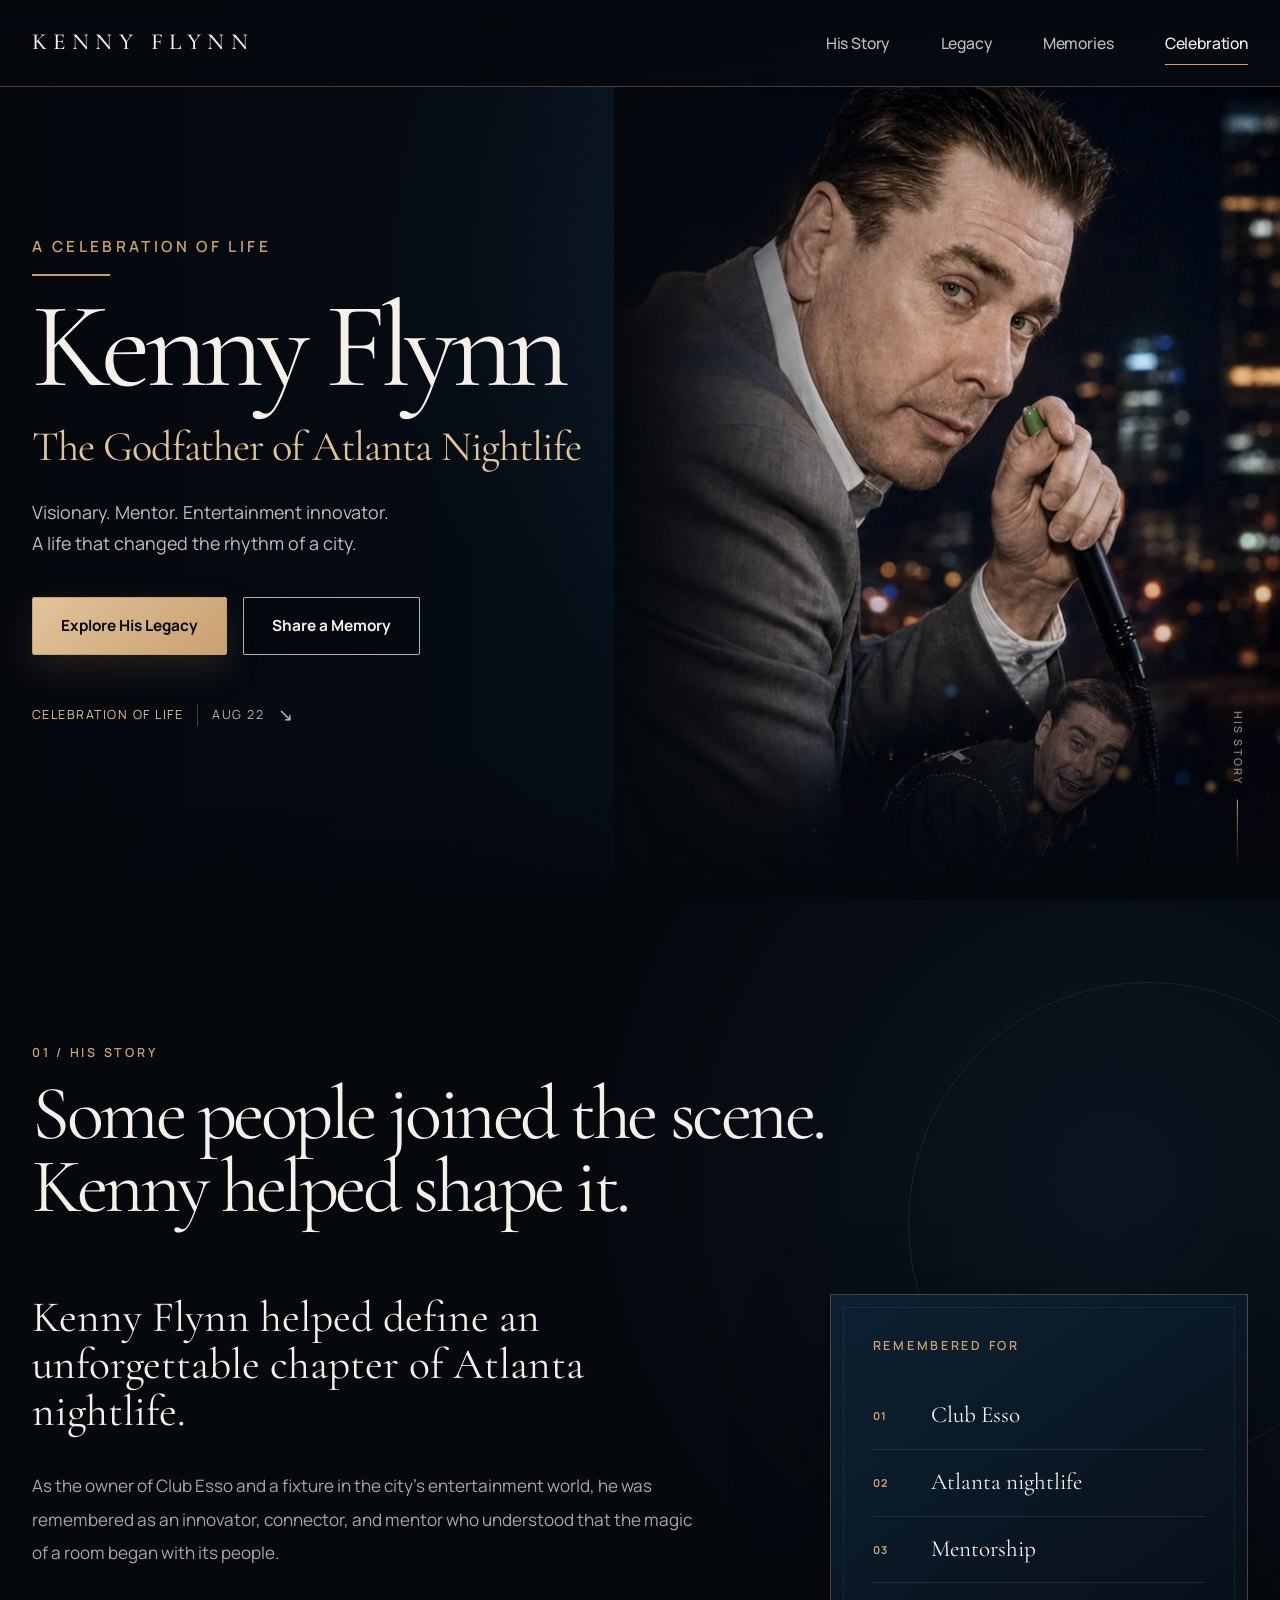
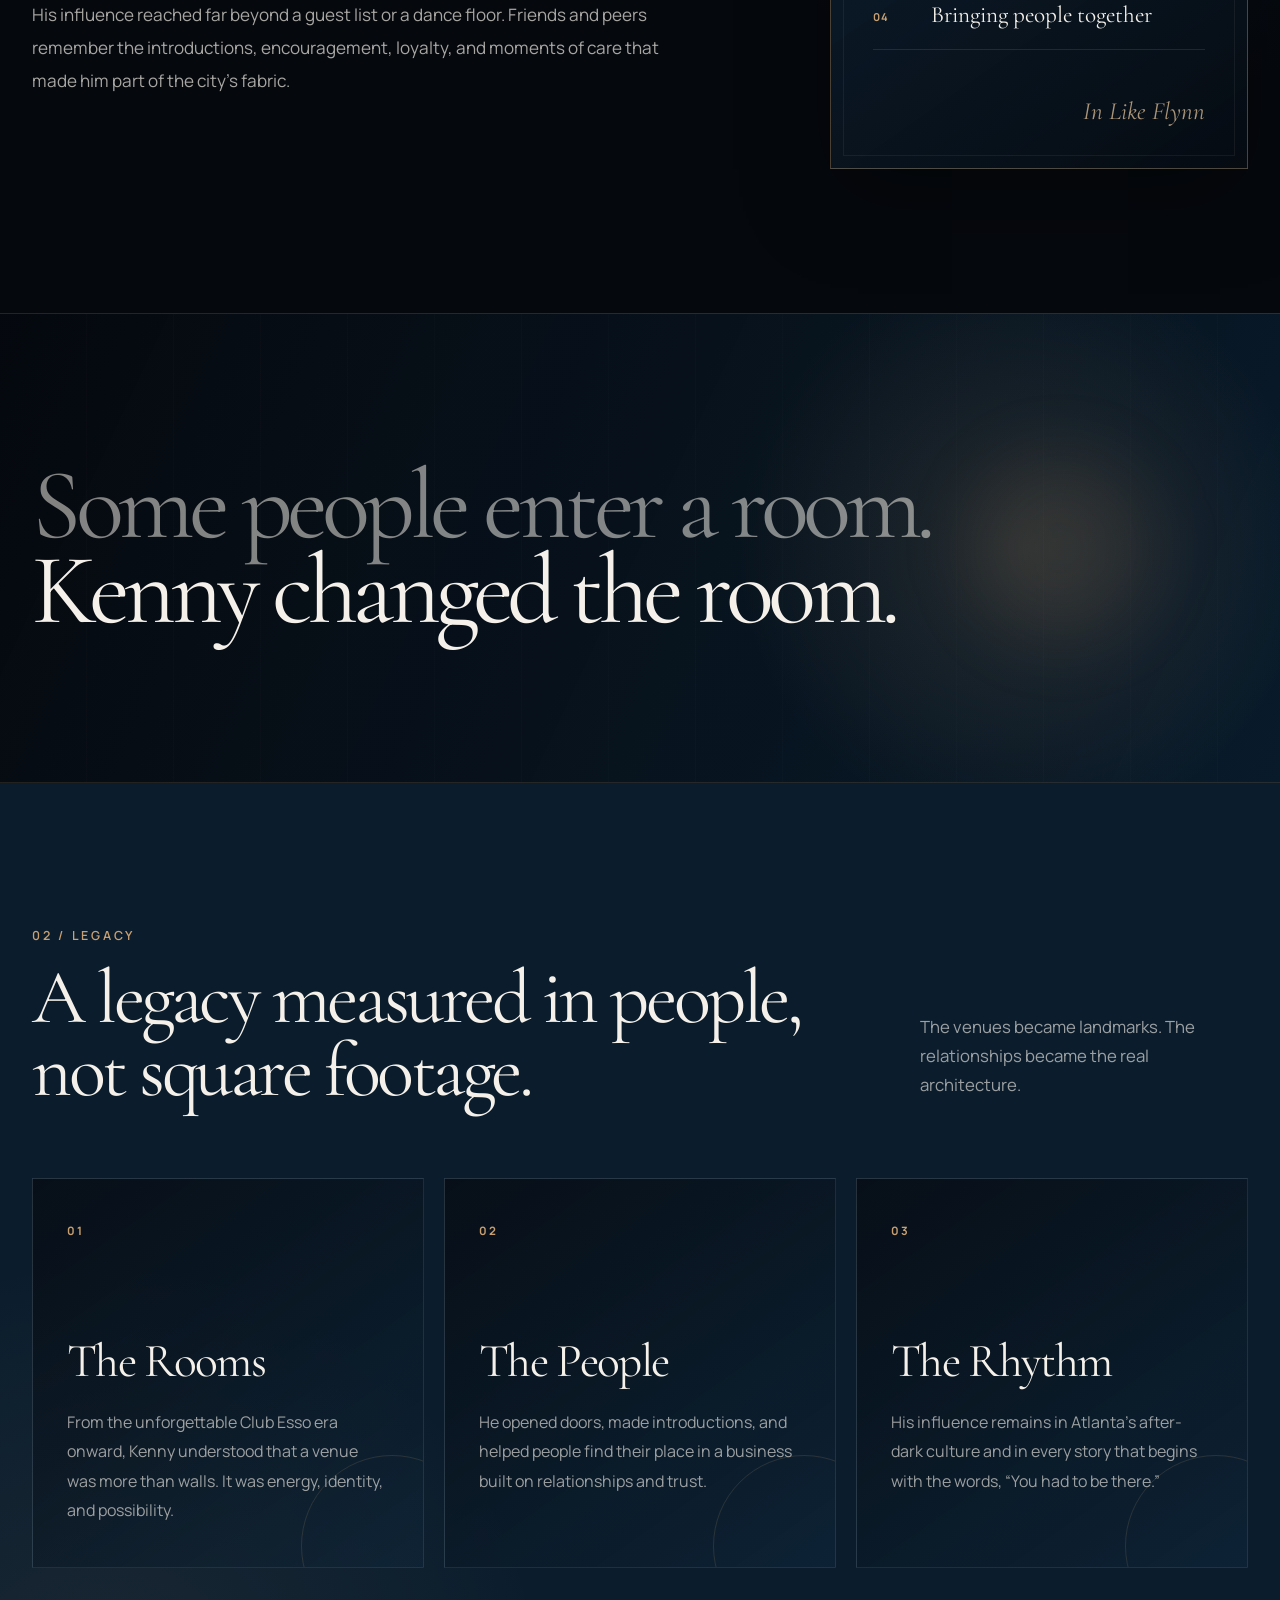
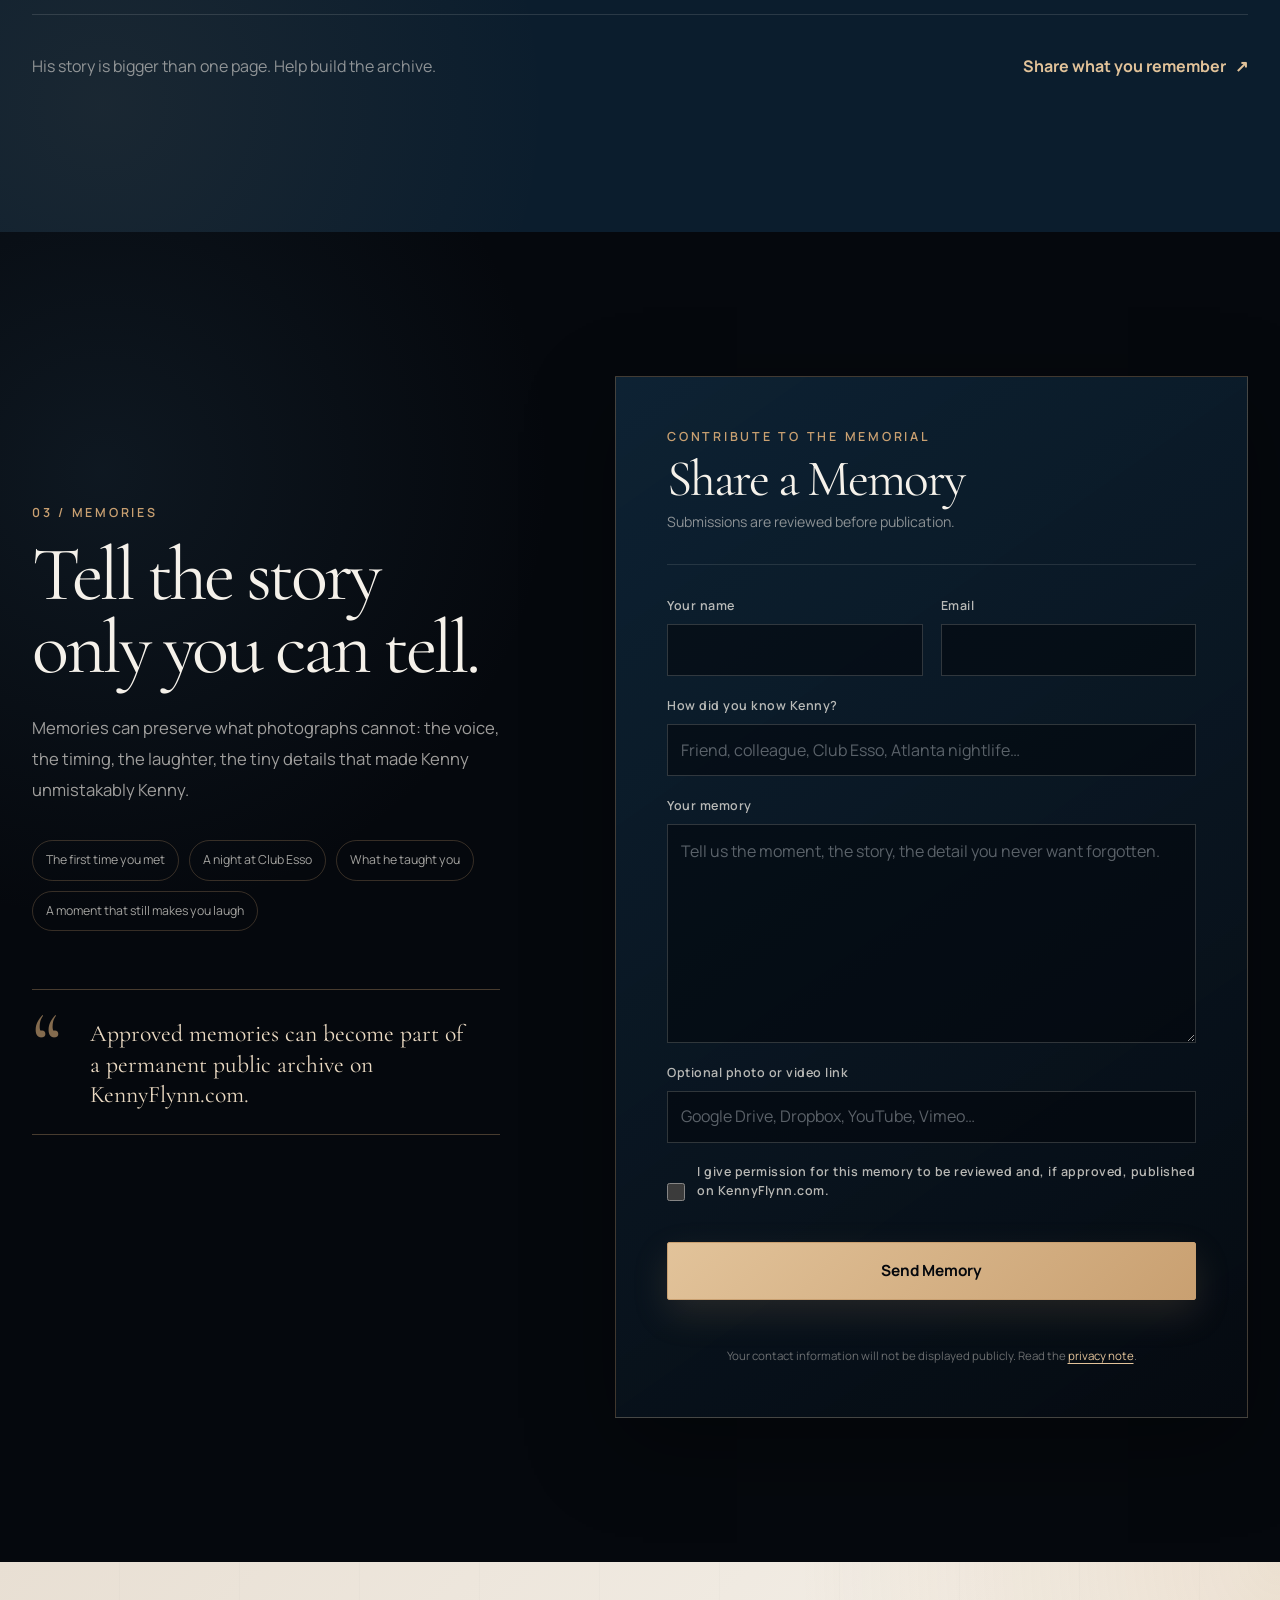
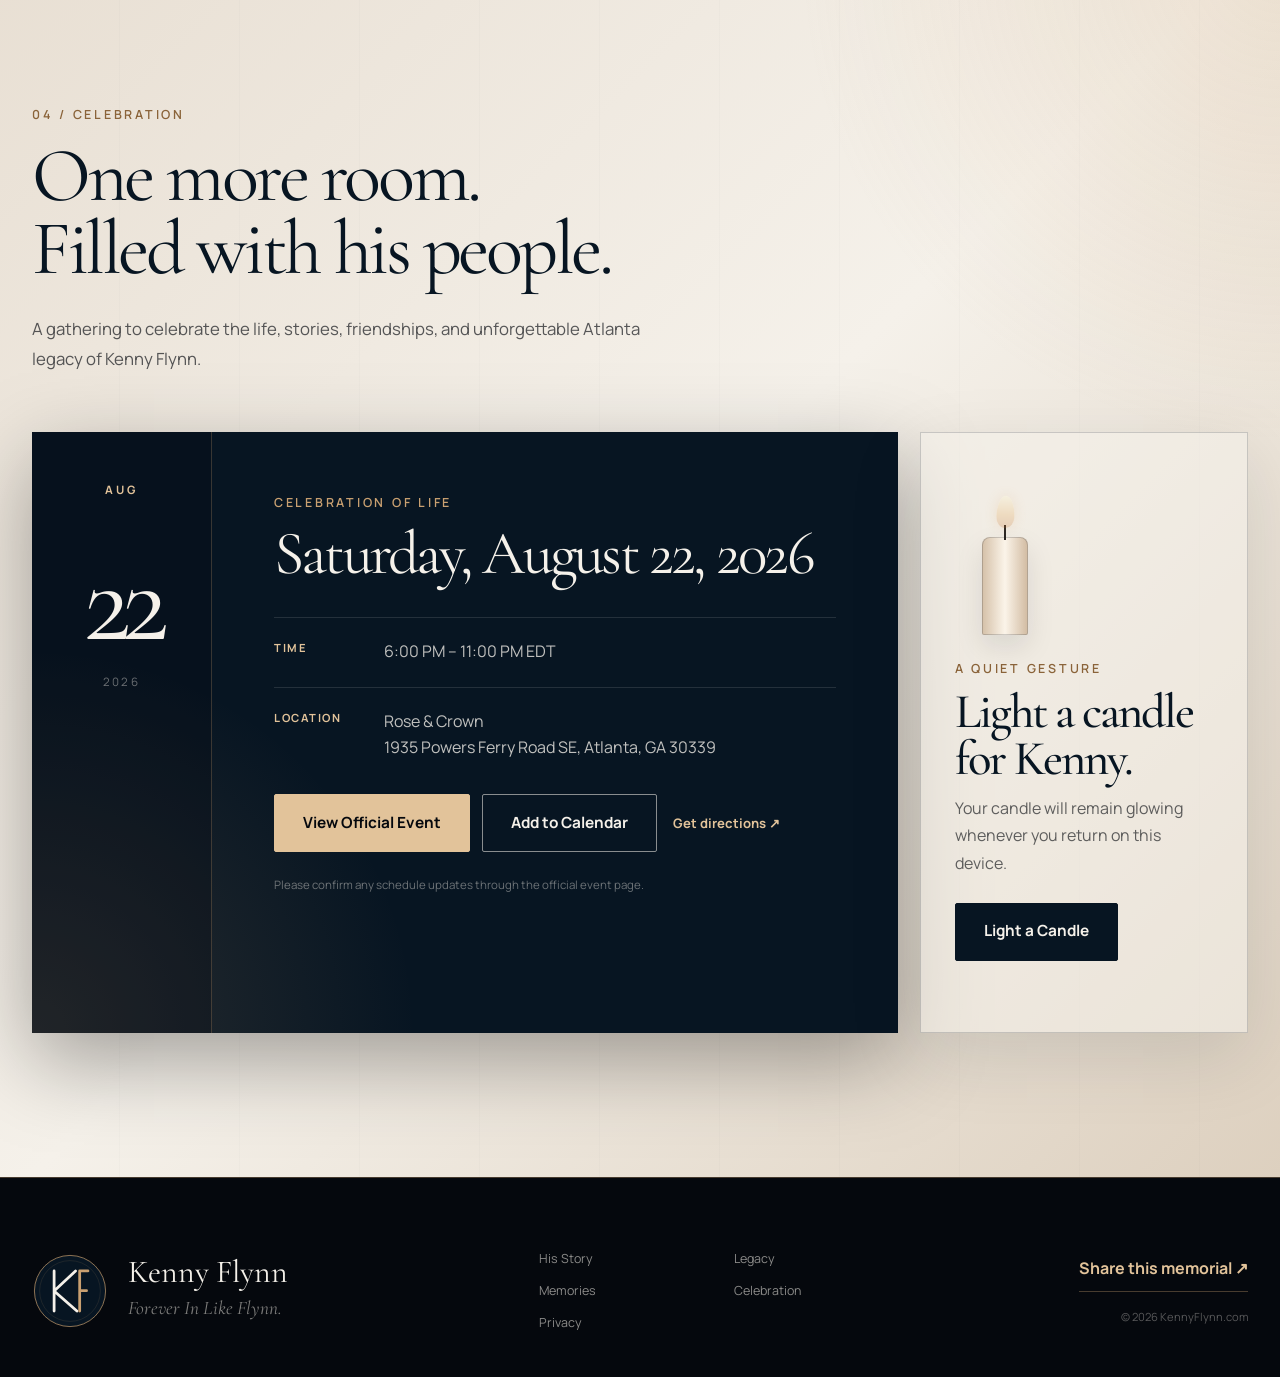
==== index.html @ 6c841838 "Launch KennyFlynn.com memorial site for GitHub Pages. Adapt the static tribute site for custom-domai" ====
<!doctype html>
<html lang="en">
<head>
  <meta charset="utf-8">
  <meta name="viewport" content="width=device-width, initial-scale=1, viewport-fit=cover">
  <title>Kenny Flynn | A Celebration of Life</title>
  <meta name="description" content="A memorial honoring Kenny Flynn, an Atlanta nightlife innovator, mentor, connector, and the owner of Club Esso.">
  <meta name="theme-color" content="#071522">
  <meta name="color-scheme" content="dark">
  <link rel="canonical" href="https://kennyflynn.com/">
  <link rel="manifest" href="manifest.webmanifest">
  <link rel="icon" href="assets/favicon.svg" type="image/svg+xml">
  <link rel="preload" href="assets/hero-kenny.webp" as="image" type="image/webp" fetchpriority="high">

  <meta property="og:type" content="website">
  <meta property="og:title" content="Kenny Flynn | A Celebration of Life">
  <meta property="og:description" content="Celebrating the life and Atlanta nightlife legacy of Kenny Flynn.">
  <meta property="og:url" content="https://kennyflynn.com/">
  <meta property="og:image" content="https://kennyflynn.com/assets/og-kenny-flynn.jpg">
  <meta property="og:image:width" content="1200">
  <meta property="og:image:height" content="630">
  <meta property="og:image:alt" content="Kenny Flynn memorial tribute design">
  <meta name="twitter:card" content="summary_large_image">
  <meta name="twitter:title" content="Kenny Flynn | A Celebration of Life">
  <meta name="twitter:description" content="Celebrating the life and Atlanta nightlife legacy of Kenny Flynn.">
  <meta name="twitter:image" content="https://kennyflynn.com/assets/og-kenny-flynn.jpg">

  <link rel="preconnect" href="https://fonts.googleapis.com">
  <link rel="preconnect" href="https://fonts.gstatic.com" crossorigin>
  <link href="https://fonts.googleapis.com/css2?family=Cormorant+Garamond:wght@400;500;600&family=Manrope:wght@400;500;600;700&display=swap" rel="stylesheet">
  <link rel="stylesheet" href="styles.css">

  <script type="application/ld+json">
  {
    "@context": "https://schema.org",
    "@type": "Person",
    "name": "Kenny Flynn",
    "description": "Atlanta nightlife innovator, mentor, connector, and owner of Club Esso.",
    "url": "https://kennyflynn.com/"
  }
  </script>
</head>
<body>
  <a class="skip-link" href="#main-content">Skip to content</a>

  <header class="site-header" id="site-header">
    <div class="header-inner">
      <a class="wordmark" href="#top" aria-label="Kenny Flynn memorial home">
        <span>Kenny Flynn</span>
      </a>

      <button class="menu-toggle" type="button" aria-expanded="false" aria-controls="primary-nav" aria-label="Open navigation">
        <span></span>
        <span></span>
      </button>

      <nav class="primary-nav" id="primary-nav" aria-label="Primary navigation">
        <a href="#story">His Story</a>
        <a href="#legacy">Legacy</a>
        <a href="#memories">Memories</a>
        <a href="#celebration">Celebration</a>
      </nav>
    </div>
  </header>

  <main id="main-content">
    <section class="hero" id="top" aria-labelledby="hero-title">
      <div class="hero-atmosphere" aria-hidden="true"></div>

      <figure class="hero-portrait">
        <picture>
          <source srcset="assets/hero-kenny.webp" type="image/webp">
          <img src="assets/hero-kenny.jpg" alt="Memorial portrait against the lights of Atlanta at night." width="660" height="814" fetchpriority="high">
        </picture>
      </figure>

      <div class="hero-shell">
        <div class="hero-content">
          <p class="eyebrow">A Celebration of Life</p>
          <h1 id="hero-title">Kenny Flynn</h1>
          <p class="hero-kicker">The Godfather of Atlanta Nightlife</p>
          <p class="hero-summary">Visionary. Mentor. Entertainment innovator.<br>A life that changed the rhythm of a city.</p>

          <div class="hero-actions">
            <a class="button button-primary" href="#legacy">Explore His Legacy</a>
            <a class="button button-secondary" href="#memories" data-focus-memory>Share a Memory</a>
          </div>

          <a class="hero-event-teaser" href="#celebration" aria-label="View celebration of life details">
            <span class="hero-event-label">Celebration of Life</span>
            <span class="hero-event-date" data-event-date-short>Aug 22</span>
            <span class="hero-event-arrow" aria-hidden="true">↘</span>
          </a>
        </div>
      </div>

      <a class="scroll-cue" href="#story" aria-label="Scroll to Kenny Flynn's story">
        <span>His Story</span>
        <span class="scroll-line" aria-hidden="true"></span>
      </a>
    </section>

    <section class="section story-section" id="story" aria-labelledby="story-title">
      <div class="section-shell">
        <div class="section-heading reveal">
          <p class="section-number">01 / His Story</p>
          <h2 id="story-title">Some people joined the scene.<br>Kenny helped shape it.</h2>
        </div>

        <div class="story-grid">
          <div class="story-copy reveal">
            <p class="lead">Kenny Flynn helped define an unforgettable chapter of Atlanta nightlife.</p>
            <p>As the owner of Club Esso and a fixture in the city’s entertainment world, he was remembered as an innovator, connector, and mentor who understood that the magic of a room began with its people.</p>
            <p>His influence reached far beyond a guest list or a dance floor. Friends and peers remember the introductions, encouragement, loyalty, and moments of care that made him part of the city’s fabric.</p>
          </div>

          <aside class="story-card reveal" aria-label="Kenny Flynn legacy highlights">
            <p class="story-card-kicker">Remembered for</p>
            <ul class="story-facts">
              <li><span>01</span> Club Esso</li>
              <li><span>02</span> Atlanta nightlife</li>
              <li><span>03</span> Mentorship</li>
              <li><span>04</span> Bringing people together</li>
            </ul>
            <p class="story-signoff">In Like Flynn</p>
          </aside>
        </div>
      </div>
    </section>

    <section class="statement-section" aria-label="Memorial statement">
      <div class="statement-glow" aria-hidden="true"></div>
      <div class="section-shell">
        <p class="statement reveal">Some people enter a room.<br><span>Kenny changed the room.</span></p>
      </div>
    </section>

    <section class="section legacy-section" id="legacy" aria-labelledby="legacy-title">
      <div class="section-shell">
        <div class="section-heading section-heading-split reveal">
          <div>
            <p class="section-number">02 / Legacy</p>
            <h2 id="legacy-title">A legacy measured in people,<br>not square footage.</h2>
          </div>
          <p class="section-deck">The venues became landmarks. The relationships became the real architecture.</p>
        </div>

        <div class="legacy-grid">
          <article class="legacy-card reveal">
            <div class="legacy-index">01</div>
            <h3>The Rooms</h3>
            <p>From the unforgettable Club Esso era onward, Kenny understood that a venue was more than walls. It was energy, identity, and possibility.</p>
          </article>

          <article class="legacy-card reveal">
            <div class="legacy-index">02</div>
            <h3>The People</h3>
            <p>He opened doors, made introductions, and helped people find their place in a business built on relationships and trust.</p>
          </article>

          <article class="legacy-card reveal">
            <div class="legacy-index">03</div>
            <h3>The Rhythm</h3>
            <p>His influence remains in Atlanta’s after-dark culture and in every story that begins with the words, “You had to be there.”</p>
          </article>
        </div>

        <div class="legacy-cta reveal">
          <p>His story is bigger than one page. Help build the archive.</p>
          <a class="text-link" href="#memories" data-focus-memory>Share what you remember <span aria-hidden="true">↗</span></a>
        </div>
      </div>
    </section>

    <section class="section memories-section" id="memories" aria-labelledby="memories-title">
      <div class="section-shell memories-grid">
        <div class="memories-intro reveal">
          <p class="section-number">03 / Memories</p>
          <h2 id="memories-title">Tell the story only you can tell.</h2>
          <p>Memories can preserve what photographs cannot: the voice, the timing, the laughter, the tiny details that made Kenny unmistakably Kenny.</p>

          <div class="memory-prompts" aria-label="Memory prompts">
            <span>The first time you met</span>
            <span>A night at Club Esso</span>
            <span>What he taught you</span>
            <span>A moment that still makes you laugh</span>
          </div>

          <div class="archive-note">
            <span class="archive-mark" aria-hidden="true">“</span>
            <p>Approved memories can become part of a permanent public archive on KennyFlynn.com.</p>
          </div>
        </div>

        <div class="memory-form-card reveal">
          <div class="form-heading">
            <p class="form-kicker">Contribute to the memorial</p>
            <h3>Share a Memory</h3>
            <p>Submissions are reviewed before publication.</p>
          </div>

          <form class="memory-form" id="memory-form" name="kenny-flynn-memories" method="POST" action="https://api.web3forms.com/submit">
            <input type="hidden" name="subject" value="Kenny Flynn memorial memory">
            <input type="checkbox" name="botcheck" class="honeypot" tabindex="-1" autocomplete="off" aria-hidden="true">
            <p class="honeypot" aria-hidden="true">
              <label>Do not fill this out: <input name="bot-field" tabindex="-1" autocomplete="off"></label>
            </p>

            <div class="form-row">
              <label>
                <span>Your name</span>
                <input id="memory-name" type="text" name="name" autocomplete="name" required>
              </label>
              <label>
                <span>Email</span>
                <input type="email" name="email" autocomplete="email" required>
              </label>
            </div>

            <label>
              <span>How did you know Kenny?</span>
              <input type="text" name="connection" placeholder="Friend, colleague, Club Esso, Atlanta nightlife…">
            </label>

            <label>
              <span>Your memory</span>
              <textarea name="memory" rows="7" minlength="20" required placeholder="Tell us the moment, the story, the detail you never want forgotten."></textarea>
            </label>

            <label>
              <span>Optional photo or video link</span>
              <input type="url" name="media-link" inputmode="url" placeholder="Google Drive, Dropbox, YouTube, Vimeo…">
            </label>

            <label class="consent-row">
              <input type="checkbox" name="permission" value="yes" required>
              <span>I give permission for this memory to be reviewed and, if approved, published on KennyFlynn.com.</span>
            </label>

            <button class="button button-primary form-submit" type="submit">Send Memory</button>
            <p class="form-status" id="form-status" role="status" aria-live="polite"></p>
            <p class="form-privacy">Your contact information will not be displayed publicly. Read the <a href="privacy.html">privacy note</a>.</p>
          </form>
        </div>
      </div>
    </section>

    <section class="section celebration-section" id="celebration" aria-labelledby="celebration-title">
      <div class="section-shell">
        <div class="celebration-heading reveal">
          <p class="section-number">04 / Celebration</p>
          <h2 id="celebration-title">One more room.<br>Filled with his people.</h2>
          <p>A gathering to celebrate the life, stories, friendships, and unforgettable Atlanta legacy of Kenny Flynn.</p>
        </div>

        <div class="celebration-grid">
          <article class="event-card reveal">
            <div class="event-date-block" aria-hidden="true">
              <span data-event-month>AUG</span>
              <strong data-event-day>22</strong>
              <small>2026</small>
            </div>

            <div class="event-details">
              <p class="event-label" data-event-label>Celebration of Life</p>
              <h3 data-event-date>Saturday, August 22, 2026</h3>
              <dl>
                <div>
                  <dt>Time</dt>
                  <dd data-event-time>6:00 PM – 11:00 PM EDT</dd>
                </div>
                <div>
                  <dt>Location</dt>
                  <dd><span data-event-venue>Rose &amp; Crown</span><br><span data-event-address>1935 Powers Ferry Road SE, Atlanta, GA 30339</span></dd>
                </div>
              </dl>

              <div class="event-actions">
                <a class="button button-light" data-event-link href="https://www.facebook.com/events/1511740986931617/" target="_blank" rel="noopener noreferrer">View Official Event</a>
                <a class="button button-outline-light" data-calendar-link href="assets/kenny-flynn-celebration.ics">Add to Calendar</a>
                <a class="event-map-link" data-map-link href="https://www.google.com/maps/search/?api=1&amp;query=1935+Powers+Ferry+Road+SE+Atlanta+GA+30339" target="_blank" rel="noopener noreferrer">Get directions <span aria-hidden="true">↗</span></a>
              </div>

              <p class="event-fineprint">Please confirm any schedule updates through the official event page.</p>
            </div>
          </article>

          <aside class="candle-card reveal">
            <div class="candle-visual" aria-hidden="true">
              <span class="candle-flame"></span>
              <span class="candle-wick"></span>
              <span class="candle-body"></span>
              <span class="candle-glow"></span>
            </div>
            <p class="candle-kicker">A quiet gesture</p>
            <h3>Light a candle for Kenny.</h3>
            <p>Your candle will remain glowing whenever you return on this device.</p>
            <button class="button button-dark" id="candle-button" type="button">Light a Candle</button>
            <p class="candle-status" id="candle-status" aria-live="polite"></p>
          </aside>
        </div>
      </div>
    </section>
  </main>

  <footer class="site-footer">
    <div class="footer-shell">
      <div class="footer-brand">
        <img src="assets/monogram.svg" alt="" width="92" height="92">
        <div>
          <p class="footer-name">Kenny Flynn</p>
          <p>Forever In Like Flynn.</p>
        </div>
      </div>

      <nav class="footer-nav" aria-label="Footer navigation">
        <a href="#story">His Story</a>
        <a href="#legacy">Legacy</a>
        <a href="#memories">Memories</a>
        <a href="#celebration">Celebration</a>
        <a href="privacy.html">Privacy</a>
      </nav>

      <div class="footer-actions">
        <button class="share-button" id="share-site" type="button">Share this memorial <span aria-hidden="true">↗</span></button>
        <p>© <span id="current-year">2026</span> KennyFlynn.com</p>
      </div>
    </div>
  </footer>

  <script src="content.js"></script>
  <script src="script.js"></script>
</body>
</html>
---- styles.css ----
:root {
  --ink: #05080d;
  --ink-2: #080e16;
  --navy: #071522;
  --navy-2: #0b1d2d;
  --blue: #19344d;
  --blue-soft: #2c4b64;
  --slate: #7e8790;
  --slate-light: #b8bec5;
  --ivory: #f5f1ea;
  --white: #ffffff;
  --sand: #c9a071;
  --sand-light: #e2c39a;
  --sand-pale: #ead9c2;
  --line: rgba(201, 160, 113, 0.34);
  --line-light: rgba(245, 241, 234, 0.16);
  --shadow: 0 28px 80px rgba(0, 0, 0, 0.34);
  --font-display: "Cormorant Garamond", "Iowan Old Style", Baskerville, Georgia, serif;
  --font-sans: "Manrope", "Avenir Next", Avenir, "Helvetica Neue", Arial, sans-serif;
  --header-height: 86px;
  --shell: min(1240px, calc(100vw - 64px));
  --ease: cubic-bezier(0.2, 0.75, 0.25, 1);
}

* {
  box-sizing: border-box;
}

html {
  scroll-behavior: smooth;
  scroll-padding-top: calc(var(--header-height) + 20px);
  background: var(--ink);
}

body {
  margin: 0;
  min-width: 320px;
  overflow-x: hidden;
  background:
    radial-gradient(circle at 75% 8%, rgba(37, 75, 104, 0.13), transparent 34rem),
    var(--ink);
  color: var(--ivory);
  font-family: var(--font-sans);
  font-size: 16px;
  line-height: 1.7;
  text-rendering: optimizeLegibility;
  -webkit-font-smoothing: antialiased;
}

body::before {
  position: fixed;
  inset: 0;
  z-index: 9999;
  pointer-events: none;
  content: "";
  opacity: 0.045;
  background-image: url("data:image/svg+xml,%3Csvg viewBox='0 0 180 180' xmlns='http://www.w3.org/2000/svg'%3E%3Cfilter id='n'%3E%3CfeTurbulence type='fractalNoise' baseFrequency='.92' numOctaves='3' stitchTiles='stitch'/%3E%3C/filter%3E%3Crect width='100%25' height='100%25' filter='url(%23n)' opacity='.7'/%3E%3C/svg%3E");
  mix-blend-mode: soft-light;
}

::selection {
  background: var(--sand);
  color: var(--ink);
}

img,
picture,
svg {
  display: block;
  max-width: 100%;
}

button,
input,
textarea {
  font: inherit;
}

button,
a {
  -webkit-tap-highlight-color: transparent;
}

a {
  color: inherit;
  text-decoration: none;
}

button {
  color: inherit;
}

.skip-link {
  position: fixed;
  top: 14px;
  left: 14px;
  z-index: 10000;
  padding: 10px 14px;
  border: 1px solid var(--sand);
  background: var(--ivory);
  color: var(--ink);
  transform: translateY(-160%);
  transition: transform 180ms ease;
}

.skip-link:focus {
  transform: translateY(0);
}

.site-header {
  position: fixed;
  inset: 0 0 auto;
  z-index: 1000;
  min-height: var(--header-height);
  border-bottom: 1px solid var(--line);
  background: linear-gradient(180deg, rgba(5, 8, 13, 0.96), rgba(5, 8, 13, 0.78));
  backdrop-filter: blur(18px);
  -webkit-backdrop-filter: blur(18px);
  transition: background 300ms ease, box-shadow 300ms ease;
}

.site-header.is-scrolled {
  background: rgba(5, 8, 13, 0.94);
  box-shadow: 0 14px 44px rgba(0, 0, 0, 0.24);
}

.header-inner {
  width: var(--shell);
  min-height: var(--header-height);
  margin: 0 auto;
  display: flex;
  align-items: center;
  justify-content: space-between;
  gap: 32px;
}

.wordmark {
  display: inline-flex;
  align-items: center;
  min-height: 44px;
  font-family: var(--font-display);
  font-size: clamp(1.25rem, 1.8vw, 1.8rem);
  font-weight: 500;
  letter-spacing: 0.28em;
  line-height: 1;
  text-transform: uppercase;
}

.wordmark span {
  white-space: nowrap;
}

.primary-nav {
  display: flex;
  align-items: center;
  gap: clamp(24px, 4vw, 58px);
}

.primary-nav a {
  position: relative;
  padding: 12px 0;
  color: rgba(245, 241, 234, 0.78);
  font-size: 0.98rem;
  font-weight: 500;
  letter-spacing: -0.01em;
  transition: color 180ms ease;
}

.primary-nav a::after {
  position: absolute;
  right: 0;
  bottom: 3px;
  left: 0;
  height: 1px;
  background: var(--sand);
  content: "";
  transform: scaleX(0);
  transform-origin: right;
  transition: transform 260ms var(--ease);
}

.primary-nav a:hover,
.primary-nav a:focus-visible,
.primary-nav a.is-active {
  color: var(--ivory);
}

.primary-nav a:hover::after,
.primary-nav a:focus-visible::after,
.primary-nav a.is-active::after {
  transform: scaleX(1);
  transform-origin: left;
}

.menu-toggle {
  display: none;
  width: 46px;
  height: 46px;
  padding: 0;
  border: 1px solid rgba(245, 241, 234, 0.22);
  border-radius: 50%;
  background: transparent;
  cursor: pointer;
}

.menu-toggle span {
  position: absolute;
  left: 13px;
  width: 18px;
  height: 1px;
  background: var(--ivory);
  transition: transform 240ms var(--ease), top 240ms var(--ease);
}

.menu-toggle span:first-child {
  top: 18px;
}

.menu-toggle span:last-child {
  top: 26px;
}

.menu-toggle[aria-expanded="true"] span:first-child {
  top: 22px;
  transform: rotate(45deg);
}

.menu-toggle[aria-expanded="true"] span:last-child {
  top: 22px;
  transform: rotate(-45deg);
}

.hero {
  position: relative;
  min-height: clamp(780px, 100svh, 980px);
  overflow: hidden;
  isolation: isolate;
  background:
    linear-gradient(90deg, rgba(5, 8, 13, 1) 0%, rgba(5, 11, 18, 0.98) 37%, rgba(7, 21, 34, 0.67) 67%, rgba(7, 21, 34, 0.08) 100%),
    var(--navy);
}

.hero::before {
  position: absolute;
  inset: var(--header-height) 0 0;
  z-index: -1;
  content: "";
  background:
    radial-gradient(circle at 83% 65%, rgba(201, 160, 113, 0.17), transparent 26rem),
    radial-gradient(circle at 68% 22%, rgba(37, 76, 107, 0.23), transparent 31rem);
}

.hero::after {
  position: absolute;
  inset: auto 0 0;
  z-index: 4;
  height: 150px;
  pointer-events: none;
  content: "";
  background: linear-gradient(180deg, transparent, rgba(5, 8, 13, 0.98));
}

.hero-atmosphere {
  position: absolute;
  inset: 0;
  z-index: 1;
  pointer-events: none;
}

.hero-atmosphere::before,
.hero-atmosphere::after {
  position: absolute;
  border-radius: 50%;
  content: "";
  filter: blur(2px);
}

.hero-atmosphere::before {
  right: 5%;
  bottom: 12%;
  width: 10px;
  height: 10px;
  background: #c88b4d;
  box-shadow:
    -88px -14px 0 2px rgba(210, 144, 73, 0.62),
    -176px 20px 0 1px rgba(219, 167, 103, 0.5),
    74px -48px 0 1px rgba(63, 117, 173, 0.74),
    150px -20px 0 2px rgba(210, 144, 73, 0.7),
    198px -109px 0 1px rgba(233, 179, 99, 0.53),
    -260px -96px 0 1px rgba(77, 137, 197, 0.5);
  opacity: 0.65;
}

.hero-atmosphere::after {
  top: 18%;
  right: 16%;
  width: 240px;
  height: 240px;
  border: 1px solid rgba(201, 160, 113, 0.12);
  opacity: 0.4;
}

.hero-portrait {
  position: absolute;
  top: var(--header-height);
  right: 0;
  bottom: 0;
  z-index: 0;
  width: min(52vw, 760px);
  margin: 0;
  overflow: hidden;
}

.hero-portrait::before {
  position: absolute;
  inset: 0;
  z-index: 2;
  content: "";
  background:
    linear-gradient(90deg, var(--ink) 0%, rgba(5, 8, 13, 0.8) 9%, rgba(5, 8, 13, 0.16) 31%, transparent 51%),
    linear-gradient(180deg, rgba(5, 8, 13, 0.12), transparent 35%, rgba(5, 8, 13, 0.06) 68%, rgba(5, 8, 13, 0.72) 100%);
}

.hero-portrait img {
  width: 100%;
  height: 100%;
  object-fit: cover;
  object-position: center top;
  filter: saturate(0.86) contrast(1.03);
}

.hero-shell {
  position: relative;
  z-index: 3;
  width: var(--shell);
  min-height: clamp(780px, 100svh, 980px);
  margin: 0 auto;
  display: flex;
  align-items: center;
  padding-top: var(--header-height);
}

.hero-content {
  width: min(59%, 760px);
  padding: 78px 0 100px;
}

.eyebrow,
.section-number,
.form-kicker,
.story-card-kicker,
.event-label,
.candle-kicker {
  margin: 0;
  color: var(--sand);
  font-size: 0.78rem;
  font-weight: 600;
  letter-spacing: 0.22em;
  line-height: 1.4;
  text-transform: uppercase;
}

.eyebrow {
  display: inline-flex;
  flex-direction: column;
  gap: 16px;
  margin-bottom: 24px;
  font-size: clamp(0.76rem, 1.2vw, 1rem);
}

.eyebrow::after {
  width: 78px;
  height: 2px;
  background: var(--sand);
  content: "";
}

.hero h1 {
  max-width: 760px;
  margin: 0;
  color: var(--ivory);
  font-family: var(--font-display);
  font-size: clamp(5.8rem, 9.5vw, 9.45rem);
  font-weight: 400;
  letter-spacing: -0.055em;
  line-height: 0.78;
  text-wrap: balance;
}

.hero-kicker {
  margin: 30px 0 0;
  color: var(--sand-light);
  font-family: var(--font-display);
  font-size: clamp(2rem, 3.3vw, 3.3rem);
  font-weight: 400;
  letter-spacing: -0.025em;
  line-height: 1.04;
}

.hero-summary {
  margin: 28px 0 0;
  color: rgba(245, 241, 234, 0.78);
  font-size: clamp(1rem, 1.4vw, 1.2rem);
  line-height: 1.75;
}

.hero-actions {
  display: flex;
  flex-wrap: wrap;
  gap: 16px;
  margin-top: 38px;
}

.button {
  position: relative;
  display: inline-flex;
  min-height: 58px;
  align-items: center;
  justify-content: center;
  gap: 10px;
  padding: 15px 28px;
  border: 1px solid transparent;
  border-radius: 2px;
  font-size: 0.96rem;
  font-weight: 700;
  line-height: 1.2;
  cursor: pointer;
  transition:
    transform 180ms var(--ease),
    background 180ms ease,
    color 180ms ease,
    border-color 180ms ease,
    box-shadow 180ms ease;
}

.button:hover,
.button:focus-visible {
  transform: translateY(-2px);
}

.button:focus-visible,
.text-link:focus-visible,
.share-button:focus-visible,
.primary-nav a:focus-visible,
.wordmark:focus-visible,
.event-map-link:focus-visible,
.footer-nav a:focus-visible {
  outline: 2px solid var(--sand-light);
  outline-offset: 4px;
}

.button-primary {
  border-color: var(--sand);
  background: linear-gradient(135deg, var(--sand-light), var(--sand));
  color: var(--ink);
  box-shadow: 0 14px 36px rgba(201, 160, 113, 0.15);
}

.button-primary:hover,
.button-primary:focus-visible {
  background: var(--sand-pale);
  box-shadow: 0 20px 42px rgba(201, 160, 113, 0.22);
}

.button-secondary {
  border-color: rgba(245, 241, 234, 0.72);
  background: rgba(5, 8, 13, 0.34);
  color: var(--ivory);
}

.button-secondary:hover,
.button-secondary:focus-visible {
  border-color: var(--sand-light);
  background: rgba(201, 160, 113, 0.11);
}

.hero-event-teaser {
  width: fit-content;
  margin-top: 44px;
  display: grid;
  grid-template-columns: auto auto auto;
  align-items: center;
  gap: 14px;
  color: rgba(245, 241, 234, 0.74);
  font-size: 0.78rem;
  letter-spacing: 0.12em;
  text-transform: uppercase;
}

.hero-event-label {
  color: var(--sand-light);
}

.hero-event-date {
  padding-left: 14px;
  border-left: 1px solid var(--line);
}

.hero-event-arrow {
  font-size: 1.15rem;
  transition: transform 180ms ease;
}

.hero-event-teaser:hover .hero-event-arrow,
.hero-event-teaser:focus-visible .hero-event-arrow {
  transform: translate(3px, 3px);
}

.scroll-cue {
  position: absolute;
  right: 42px;
  bottom: 28px;
  z-index: 6;
  display: flex;
  align-items: center;
  gap: 14px;
  color: rgba(245, 241, 234, 0.52);
  font-size: 0.68rem;
  font-weight: 600;
  letter-spacing: 0.2em;
  text-transform: uppercase;
  transform: rotate(90deg);
  transform-origin: right center;
}

.scroll-line {
  width: 64px;
  height: 1px;
  background: linear-gradient(90deg, var(--sand), transparent);
}

.section {
  position: relative;
  padding: 144px 0;
}

.section-shell {
  width: var(--shell);
  margin: 0 auto;
}

.section-heading {
  max-width: 960px;
  margin-bottom: 70px;
}

.section-heading h2,
.memories-intro h2,
.celebration-heading h2 {
  margin: 17px 0 0;
  color: var(--ivory);
  font-family: var(--font-display);
  font-size: clamp(3.6rem, 6vw, 6.3rem);
  font-weight: 400;
  letter-spacing: -0.045em;
  line-height: 0.95;
  text-wrap: balance;
}

.section-heading-split {
  max-width: none;
  display: grid;
  grid-template-columns: minmax(0, 1.6fr) minmax(280px, 0.65fr);
  align-items: end;
  gap: 80px;
}

.section-deck {
  margin: 0 0 8px;
  color: rgba(245, 241, 234, 0.62);
  font-size: 1.05rem;
  line-height: 1.75;
}

.story-section {
  overflow: hidden;
  background:
    radial-gradient(circle at 87% 27%, rgba(29, 65, 93, 0.23), transparent 33rem),
    var(--ink);
}

.story-section::before {
  position: absolute;
  top: 82px;
  right: -110px;
  width: 480px;
  height: 480px;
  border: 1px solid rgba(201, 160, 113, 0.12);
  border-radius: 50%;
  content: "";
}

.story-grid {
  display: grid;
  grid-template-columns: minmax(0, 1.2fr) minmax(340px, 0.75fr);
  gap: clamp(70px, 10vw, 140px);
  align-items: start;
}

.story-copy {
  max-width: 740px;
}

.story-copy p {
  margin: 0 0 28px;
  color: rgba(245, 241, 234, 0.68);
  font-size: 1.07rem;
  line-height: 1.95;
}

.story-copy .lead {
  margin-bottom: 34px;
  color: var(--ivory);
  font-family: var(--font-display);
  font-size: clamp(2.1rem, 3.4vw, 3.4rem);
  line-height: 1.08;
}

.story-card {
  position: relative;
  padding: 42px 42px 36px;
  border: 1px solid var(--line);
  background:
    linear-gradient(145deg, rgba(23, 51, 75, 0.4), rgba(5, 8, 13, 0.78)),
    var(--navy);
  box-shadow: var(--shadow);
}

.story-card::before {
  position: absolute;
  inset: 12px;
  border: 1px solid rgba(245, 241, 234, 0.06);
  pointer-events: none;
  content: "";
}

.story-facts {
  margin: 28px 0 40px;
  padding: 0;
  list-style: none;
}

.story-facts li {
  display: grid;
  grid-template-columns: 42px 1fr;
  align-items: center;
  gap: 16px;
  padding: 19px 0;
  border-bottom: 1px solid rgba(245, 241, 234, 0.1);
  color: var(--ivory);
  font-family: var(--font-display);
  font-size: 1.45rem;
  line-height: 1.2;
}

.story-facts li span {
  color: var(--sand);
  font-family: var(--font-sans);
  font-size: 0.68rem;
  font-weight: 700;
  letter-spacing: 0.13em;
}

.story-signoff {
  margin: 0;
  color: rgba(226, 195, 154, 0.75);
  font-family: var(--font-display);
  font-size: 1.55rem;
  font-style: italic;
  text-align: right;
}

.statement-section {
  position: relative;
  min-height: 470px;
  overflow: hidden;
  display: flex;
  align-items: center;
  border-top: 1px solid rgba(201, 160, 113, 0.16);
  border-bottom: 1px solid rgba(201, 160, 113, 0.16);
  background:
    linear-gradient(115deg, rgba(5, 8, 13, 0.94), rgba(9, 28, 44, 0.82)),
    var(--navy);
}

.statement-section::before {
  position: absolute;
  inset: 0;
  content: "";
  background:
    radial-gradient(circle at 80% 50%, rgba(201, 160, 113, 0.15), transparent 18rem),
    repeating-linear-gradient(90deg, transparent 0, transparent 86px, rgba(245, 241, 234, 0.022) 87px);
}

.statement-glow {
  position: absolute;
  top: 50%;
  right: 10%;
  width: 180px;
  height: 180px;
  border-radius: 50%;
  background: rgba(201, 160, 113, 0.1);
  filter: blur(36px);
  transform: translateY(-50%);
}

.statement {
  position: relative;
  margin: 0;
  color: rgba(245, 241, 234, 0.52);
  font-family: var(--font-display);
  font-size: clamp(4rem, 7.8vw, 8.2rem);
  font-weight: 400;
  letter-spacing: -0.055em;
  line-height: 0.86;
}

.statement span {
  color: var(--ivory);
}

.legacy-section {
  background:
    radial-gradient(circle at 8% 88%, rgba(201, 160, 113, 0.08), transparent 28rem),
    var(--navy-2);
}

.legacy-grid {
  display: grid;
  grid-template-columns: repeat(3, minmax(0, 1fr));
  gap: 20px;
}

.legacy-card {
  position: relative;
  min-height: 390px;
  padding: 42px 34px 38px;
  overflow: hidden;
  border: 1px solid rgba(245, 241, 234, 0.12);
  background: linear-gradient(145deg, rgba(5, 8, 13, 0.68), rgba(15, 40, 61, 0.44));
  transition: transform 280ms var(--ease), border-color 280ms ease, background 280ms ease;
}

.legacy-card::after {
  position: absolute;
  right: -60px;
  bottom: -70px;
  width: 180px;
  height: 180px;
  border: 1px solid rgba(201, 160, 113, 0.16);
  border-radius: 50%;
  content: "";
  transition: transform 420ms var(--ease);
}

.legacy-card:hover {
  border-color: rgba(201, 160, 113, 0.48);
  background: linear-gradient(145deg, rgba(5, 8, 13, 0.76), rgba(22, 53, 79, 0.55));
  transform: translateY(-8px);
}

.legacy-card:hover::after {
  transform: scale(1.22);
}

.legacy-index {
  color: var(--sand);
  font-size: 0.72rem;
  font-weight: 700;
  letter-spacing: 0.17em;
}

.legacy-card h3 {
  margin: 98px 0 22px;
  color: var(--ivory);
  font-family: var(--font-display);
  font-size: clamp(2.6rem, 3.7vw, 4.2rem);
  font-weight: 400;
  letter-spacing: -0.035em;
  line-height: 1;
}

.legacy-card p {
  margin: 0;
  color: rgba(245, 241, 234, 0.62);
  line-height: 1.85;
}

.legacy-cta {
  margin-top: 46px;
  display: flex;
  align-items: center;
  justify-content: space-between;
  gap: 30px;
  padding-top: 30px;
  border-top: 1px solid rgba(245, 241, 234, 0.13);
}

.legacy-cta p {
  margin: 0;
  color: rgba(245, 241, 234, 0.55);
}

.text-link {
  display: inline-flex;
  align-items: center;
  gap: 9px;
  padding: 8px 0;
  color: var(--sand-light);
  font-weight: 700;
}

.text-link span {
  transition: transform 180ms ease;
}

.text-link:hover span {
  transform: translate(3px, -3px);
}

.memories-section {
  overflow: hidden;
  background:
    radial-gradient(circle at 8% 18%, rgba(54, 92, 120, 0.19), transparent 28rem),
    var(--ink);
}

.memories-grid {
  display: grid;
  grid-template-columns: minmax(0, 0.85fr) minmax(520px, 1.15fr);
  gap: clamp(60px, 9vw, 120px);
  align-items: start;
}

.memories-intro {
  position: sticky;
  top: calc(var(--header-height) + 42px);
}

.memories-intro h2 {
  margin-top: 18px;
}

.memories-intro > p:not(.section-number) {
  max-width: 560px;
  margin: 28px 0 0;
  color: rgba(245, 241, 234, 0.64);
  font-size: 1.04rem;
  line-height: 1.85;
}

.memory-prompts {
  margin-top: 34px;
  display: flex;
  flex-wrap: wrap;
  gap: 10px;
}

.memory-prompts span {
  padding: 9px 13px;
  border: 1px solid rgba(201, 160, 113, 0.25);
  border-radius: 999px;
  color: rgba(245, 241, 234, 0.66);
  font-size: 0.77rem;
}

.archive-note {
  position: relative;
  margin-top: 58px;
  padding: 29px 26px 24px 58px;
  border-top: 1px solid var(--line);
  border-bottom: 1px solid var(--line);
}

.archive-mark {
  position: absolute;
  top: 9px;
  left: 0;
  color: var(--sand);
  font-family: var(--font-display);
  font-size: 5.5rem;
  line-height: 1;
  opacity: 0.65;
}

.archive-note p {
  margin: 0;
  color: var(--sand-pale);
  font-family: var(--font-display);
  font-size: 1.48rem;
  line-height: 1.28;
}

.memory-form-card {
  padding: clamp(30px, 4vw, 54px);
  border: 1px solid rgba(201, 160, 113, 0.3);
  background:
    linear-gradient(145deg, rgba(17, 42, 62, 0.62), rgba(5, 8, 13, 0.86)),
    var(--navy);
  box-shadow: var(--shadow);
}

.form-heading {
  padding-bottom: 30px;
  border-bottom: 1px solid rgba(245, 241, 234, 0.11);
}

.form-heading h3 {
  margin: 8px 0 5px;
  color: var(--ivory);
  font-family: var(--font-display);
  font-size: clamp(2.6rem, 4vw, 4rem);
  font-weight: 400;
  letter-spacing: -0.04em;
  line-height: 1;
}

.form-heading > p:last-child {
  margin: 0;
  color: rgba(245, 241, 234, 0.55);
  font-size: 0.88rem;
}

.memory-form {
  margin-top: 30px;
}

.form-row {
  display: grid;
  grid-template-columns: repeat(2, minmax(0, 1fr));
  gap: 18px;
}

.memory-form label:not(.consent-row) {
  display: grid;
  gap: 8px;
  margin-bottom: 19px;
}

.memory-form label > span {
  color: rgba(245, 241, 234, 0.74);
  font-size: 0.78rem;
  font-weight: 600;
  letter-spacing: 0.04em;
}

.memory-form input,
.memory-form textarea {
  width: 100%;
  border: 1px solid rgba(245, 241, 234, 0.18);
  border-radius: 0;
  outline: none;
  background: rgba(3, 7, 11, 0.56);
  color: var(--ivory);
  transition: border-color 180ms ease, box-shadow 180ms ease, background 180ms ease;
}

.memory-form input {
  min-height: 52px;
  padding: 11px 13px;
}

.memory-form textarea {
  min-height: 170px;
  padding: 13px;
  resize: vertical;
}

.memory-form input::placeholder,
.memory-form textarea::placeholder {
  color: rgba(184, 190, 197, 0.48);
}

.memory-form input:focus,
.memory-form textarea:focus {
  border-color: var(--sand);
  background: rgba(3, 7, 11, 0.76);
  box-shadow: 0 0 0 3px rgba(201, 160, 113, 0.1);
}

.consent-row {
  display: grid;
  grid-template-columns: auto 1fr;
  gap: 12px;
  align-items: start;
  margin: 6px 0 24px;
  color: rgba(245, 241, 234, 0.58);
  cursor: pointer;
}

.consent-row input {
  width: 18px;
  height: 18px;
  margin: 4px 0 0;
  accent-color: var(--sand);
}

.consent-row span {
  font-size: 0.78rem;
  line-height: 1.55;
}

.form-submit {
  width: 100%;
}

.form-status {
  min-height: 24px;
  margin: 14px 0 0;
  color: var(--sand-light);
  font-size: 0.82rem;
  line-height: 1.5;
}

.form-privacy {
  margin: 9px 0 0;
  color: rgba(245, 241, 234, 0.42);
  font-size: 0.72rem;
  line-height: 1.6;
  text-align: center;
}

.form-privacy a {
  color: var(--sand-light);
  text-decoration: underline;
  text-underline-offset: 3px;
}

.honeypot {
  position: absolute !important;
  width: 1px !important;
  height: 1px !important;
  overflow: hidden !important;
  clip: rect(1px, 1px, 1px, 1px) !important;
  white-space: nowrap !important;
}

.celebration-section {
  overflow: hidden;
  background:
    radial-gradient(circle at 100% 0%, rgba(201, 160, 113, 0.2), transparent 30rem),
    linear-gradient(135deg, #e8dfd3 0%, #f5f1ea 50%, #ddd0bf 100%);
  color: var(--ink);
}

.celebration-section::before {
  position: absolute;
  inset: 0;
  pointer-events: none;
  content: "";
  background: repeating-linear-gradient(90deg, transparent 0, transparent 119px, rgba(7, 21, 34, 0.035) 120px);
}

.celebration-heading {
  position: relative;
  max-width: 880px;
  margin-bottom: 58px;
}

.celebration-heading .section-number {
  color: #8a6339;
}

.celebration-heading h2 {
  color: var(--navy);
}

.celebration-heading > p:last-child {
  max-width: 640px;
  margin: 28px 0 0;
  color: rgba(5, 8, 13, 0.66);
  font-size: 1.05rem;
  line-height: 1.8;
}

.celebration-grid {
  position: relative;
  display: grid;
  grid-template-columns: minmax(0, 1.45fr) minmax(300px, 0.55fr);
  gap: 22px;
}

.event-card {
  display: grid;
  grid-template-columns: 180px 1fr;
  min-height: 500px;
  overflow: hidden;
  background:
    radial-gradient(circle at 0% 100%, rgba(201, 160, 113, 0.18), transparent 24rem),
    var(--navy);
  color: var(--ivory);
  box-shadow: var(--shadow);
}

.event-date-block {
  padding: 48px 28px;
  display: flex;
  flex-direction: column;
  align-items: center;
  border-right: 1px solid rgba(201, 160, 113, 0.26);
  background: rgba(5, 8, 13, 0.24);
  text-align: center;
}

.event-date-block span {
  color: var(--sand-light);
  font-size: 0.72rem;
  font-weight: 700;
  letter-spacing: 0.28em;
}

.event-date-block strong {
  margin-top: 58px;
  color: var(--ivory);
  font-family: var(--font-display);
  font-size: 7.5rem;
  font-weight: 400;
  letter-spacing: -0.08em;
  line-height: 0.72;
}

.event-date-block small {
  margin-top: 28px;
  color: rgba(245, 241, 234, 0.42);
  font-size: 0.72rem;
  letter-spacing: 0.2em;
}

.event-details {
  padding: clamp(38px, 5vw, 62px);
}

.event-details h3 {
  margin: 13px 0 34px;
  color: var(--ivory);
  font-family: var(--font-display);
  font-size: clamp(2.8rem, 4.8vw, 5rem);
  font-weight: 400;
  letter-spacing: -0.045em;
  line-height: 0.95;
}

.event-details dl {
  margin: 0;
  display: grid;
  gap: 22px;
}

.event-details dl > div {
  display: grid;
  grid-template-columns: 88px 1fr;
  gap: 22px;
  padding-top: 20px;
  border-top: 1px solid rgba(245, 241, 234, 0.12);
}

.event-details dt {
  color: var(--sand-light);
  font-size: 0.7rem;
  font-weight: 700;
  letter-spacing: 0.14em;
  text-transform: uppercase;
}

.event-details dd {
  margin: 0;
  color: rgba(245, 241, 234, 0.78);
  line-height: 1.65;
}

.event-actions {
  margin-top: 34px;
  display: flex;
  flex-wrap: wrap;
  align-items: center;
  gap: 12px;
}

.button-light {
  border-color: var(--sand-light);
  background: var(--sand-light);
  color: var(--ink);
}

.button-light:hover,
.button-light:focus-visible {
  background: var(--ivory);
}

.button-outline-light {
  border-color: rgba(245, 241, 234, 0.55);
  background: transparent;
  color: var(--ivory);
}

.button-outline-light:hover,
.button-outline-light:focus-visible {
  border-color: var(--sand-light);
  background: rgba(201, 160, 113, 0.1);
}

.event-map-link {
  margin-left: 4px;
  color: var(--sand-light);
  font-size: 0.82rem;
  font-weight: 700;
}

.event-fineprint {
  margin: 23px 0 0;
  color: rgba(245, 241, 234, 0.42);
  font-size: 0.72rem;
}

.candle-card {
  min-height: 500px;
  padding: 42px 34px 36px;
  display: flex;
  flex-direction: column;
  align-items: flex-start;
  border: 1px solid rgba(7, 21, 34, 0.18);
  background: rgba(245, 241, 234, 0.56);
  box-shadow: 0 24px 70px rgba(7, 21, 34, 0.12);
}

.candle-visual {
  position: relative;
  width: 100px;
  height: 160px;
  margin-bottom: 25px;
}

.candle-body {
  position: absolute;
  bottom: 0;
  left: 27px;
  width: 46px;
  height: 98px;
  border: 1px solid rgba(7, 21, 34, 0.18);
  border-radius: 8px 8px 2px 2px;
  background: linear-gradient(90deg, #d6c2aa, #fbf4e9 50%, #d3bda4);
  box-shadow: 0 12px 28px rgba(7, 21, 34, 0.1);
}

.candle-wick {
  position: absolute;
  bottom: 95px;
  left: 49px;
  z-index: 3;
  width: 2px;
  height: 15px;
  background: #2a2623;
}

.candle-flame {
  position: absolute;
  bottom: 107px;
  left: 39px;
  z-index: 4;
  width: 22px;
  height: 39px;
  border-radius: 50% 50% 50% 50% / 68% 68% 36% 36%;
  background: linear-gradient(180deg, #fff9cc 0%, #e4a54f 58%, #bf6b2a 100%);
  box-shadow: 0 0 17px rgba(213, 146, 68, 0.68);
  opacity: 0.24;
  transform: scale(0.82) rotate(2deg);
  transform-origin: center bottom;
  transition: opacity 300ms ease, transform 300ms var(--ease);
}

.candle-glow {
  position: absolute;
  bottom: 78px;
  left: 1px;
  width: 98px;
  height: 98px;
  border-radius: 50%;
  background: rgba(213, 146, 68, 0.18);
  filter: blur(22px);
  opacity: 0;
  transition: opacity 300ms ease;
}

.candle-card.is-lit .candle-flame {
  opacity: 1;
  transform: scale(1) rotate(-2deg);
  animation: flame-flicker 2.2s ease-in-out infinite alternate;
}

.candle-card.is-lit .candle-glow {
  opacity: 1;
}

@keyframes flame-flicker {
  0% { transform: scale(0.98, 1.03) rotate(-2deg); }
  45% { transform: scale(1.04, 0.96) rotate(2deg); }
  100% { transform: scale(0.95, 1.05) rotate(-1deg); }
}

.candle-card h3 {
  margin: 10px 0 12px;
  color: var(--navy);
  font-family: var(--font-display);
  font-size: clamp(2.5rem, 3.8vw, 3.8rem);
  font-weight: 500;
  letter-spacing: -0.04em;
  line-height: 0.98;
}

.candle-card > p:not(.candle-kicker):not(.candle-status) {
  margin: 0 0 26px;
  color: rgba(5, 8, 13, 0.62);
  line-height: 1.7;
}

.candle-card .candle-kicker {
  color: #8a6339;
}

.button-dark {
  margin-top: auto;
  border-color: var(--navy);
  background: var(--navy);
  color: var(--ivory);
}

.button-dark:hover,
.button-dark:focus-visible {
  background: var(--blue);
}

.button-dark[disabled] {
  cursor: default;
  opacity: 0.68;
  transform: none;
}

.candle-status {
  min-height: 22px;
  margin: 13px 0 0;
  color: #76542f;
  font-size: 0.75rem;
}

.site-footer {
  padding: 70px 0 44px;
  border-top: 1px solid var(--line);
  background: var(--ink);
}

.footer-shell {
  width: var(--shell);
  margin: 0 auto;
  display: grid;
  grid-template-columns: minmax(260px, 1.1fr) minmax(300px, 0.9fr) minmax(250px, 0.7fr);
  gap: 60px;
  align-items: center;
}

.footer-brand {
  display: flex;
  align-items: center;
  gap: 20px;
}

.footer-brand img {
  width: 76px;
  height: 76px;
}

.footer-brand p {
  margin: 4px 0 0;
  color: rgba(245, 241, 234, 0.5);
  font-family: var(--font-display);
  font-size: 1.2rem;
  font-style: italic;
}

.footer-brand .footer-name {
  margin: 0;
  color: var(--ivory);
  font-family: var(--font-display);
  font-size: 2rem;
  font-style: normal;
  line-height: 1;
}

.footer-nav {
  display: grid;
  grid-template-columns: repeat(2, minmax(0, 1fr));
  gap: 11px 26px;
}

.footer-nav a {
  color: rgba(245, 241, 234, 0.56);
  font-size: 0.78rem;
  transition: color 180ms ease;
}

.footer-nav a:hover,
.footer-nav a:focus-visible {
  color: var(--sand-light);
}

.footer-actions {
  text-align: right;
}

.share-button {
  padding: 0 0 8px;
  border: 0;
  border-bottom: 1px solid var(--line);
  background: transparent;
  color: var(--sand-light);
  font-weight: 700;
  cursor: pointer;
}

.footer-actions p {
  margin: 15px 0 0;
  color: rgba(245, 241, 234, 0.34);
  font-size: 0.7rem;
}

.reveal {
  opacity: 0;
  transform: translateY(24px);
  transition: opacity 820ms var(--ease), transform 820ms var(--ease);
}

.reveal.is-visible {
  opacity: 1;
  transform: translateY(0);
}

.legal-page {
  min-height: 100vh;
  padding: calc(var(--header-height) + 90px) 0 110px;
  background:
    radial-gradient(circle at 80% 18%, rgba(28, 67, 95, 0.18), transparent 30rem),
    var(--ink);
}

.legal-shell {
  width: min(860px, calc(100vw - 48px));
  margin: 0 auto;
}

.legal-shell h1 {
  margin: 12px 0 30px;
  font-family: var(--font-display);
  font-size: clamp(3.7rem, 8vw, 7rem);
  font-weight: 400;
  letter-spacing: -0.05em;
  line-height: 0.92;
}

.legal-shell h2 {
  margin: 46px 0 12px;
  color: var(--sand-light);
  font-family: var(--font-display);
  font-size: 2rem;
  font-weight: 500;
}

.legal-shell p,
.legal-shell li {
  color: rgba(245, 241, 234, 0.67);
}

.legal-shell a {
  color: var(--sand-light);
  text-decoration: underline;
  text-underline-offset: 3px;
}

.legal-back {
  display: inline-flex;
  margin-top: 48px;
  color: var(--sand-light);
  font-weight: 700;
}

.thank-you-card {
  padding: clamp(34px, 6vw, 70px);
  border: 1px solid var(--line);
  background: linear-gradient(145deg, rgba(18, 43, 64, 0.68), rgba(5, 8, 13, 0.9));
  box-shadow: var(--shadow);
  text-align: center;
}

.thank-you-card img {
  width: 108px;
  margin: 0 auto 28px;
}

.thank-you-card h1 {
  margin-top: 0;
}

@media (max-width: 1120px) {
  :root {
    --shell: min(100% - 48px, 1120px);
  }

  .hero-content {
    width: 62%;
  }

  .hero-portrait {
    width: 53vw;
  }

  .story-grid {
    gap: 70px;
  }

  .section-heading-split {
    gap: 46px;
  }

  .legacy-card {
    min-height: 410px;
  }

  .memories-grid {
    grid-template-columns: minmax(0, 0.76fr) minmax(500px, 1.24fr);
    gap: 58px;
  }

  .event-card {
    grid-template-columns: 150px 1fr;
  }

  .event-date-block strong {
    font-size: 6.2rem;
  }

  .footer-shell {
    grid-template-columns: 1fr 1fr;
  }

  .footer-actions {
    grid-column: 1 / -1;
    display: flex;
    align-items: center;
    justify-content: space-between;
    text-align: left;
  }

  .footer-actions p {
    margin: 0;
  }
}

@media (max-width: 900px) {
  :root {
    --header-height: 76px;
    --shell: min(100% - 38px, 820px);
  }

  .menu-toggle {
    position: relative;
    display: inline-block;
  }

  .primary-nav {
    position: fixed;
    top: var(--header-height);
    right: 0;
    left: 0;
    z-index: 999;
    padding: 28px 24px 36px;
    display: grid;
    gap: 6px;
    border-bottom: 1px solid var(--line);
    background: rgba(5, 8, 13, 0.98);
    box-shadow: 0 24px 50px rgba(0, 0, 0, 0.35);
    opacity: 0;
    pointer-events: none;
    transform: translateY(-12px);
    transition: opacity 220ms ease, transform 220ms var(--ease);
  }

  .primary-nav.is-open {
    opacity: 1;
    pointer-events: auto;
    transform: translateY(0);
  }

  .primary-nav a {
    padding: 13px 4px;
    font-family: var(--font-display);
    font-size: 2rem;
    font-weight: 400;
  }

  .primary-nav a::after {
    display: none;
  }

  .hero {
    min-height: 930px;
  }

  .hero-portrait {
    top: var(--header-height);
    width: 72vw;
    max-width: 660px;
    height: 68%;
    opacity: 0.92;
  }

  .hero-portrait::before {
    background:
      linear-gradient(90deg, rgba(5, 8, 13, 0.82), transparent 44%),
      linear-gradient(180deg, transparent 42%, rgba(5, 8, 13, 0.2) 58%, rgba(5, 8, 13, 0.98) 96%);
  }

  .hero-shell {
    min-height: 930px;
    align-items: flex-end;
  }

  .hero-content {
    width: 100%;
    max-width: 720px;
    padding: 460px 0 88px;
  }

  .hero h1 {
    font-size: clamp(5.4rem, 15vw, 8rem);
  }

  .hero-kicker {
    max-width: 650px;
  }

  .scroll-cue {
    display: none;
  }

  .section {
    padding: 112px 0;
  }

  .section-heading-split,
  .story-grid,
  .memories-grid,
  .celebration-grid {
    grid-template-columns: 1fr;
  }

  .section-heading-split {
    gap: 25px;
  }

  .section-deck {
    max-width: 620px;
  }

  .story-card {
    max-width: 620px;
  }

  .legacy-grid {
    grid-template-columns: 1fr;
  }

  .legacy-card {
    min-height: 320px;
  }

  .legacy-card h3 {
    margin-top: 58px;
  }

  .memories-intro {
    position: static;
  }

  .memory-form-card {
    max-width: 720px;
  }

  .event-card {
    grid-template-columns: 150px 1fr;
  }

  .candle-card {
    min-height: 390px;
  }

  .footer-shell {
    grid-template-columns: 1fr 1fr;
  }
}

@media (max-width: 640px) {
  :root {
    --shell: calc(100% - 30px);
  }

  .wordmark {
    font-size: 1.05rem;
    letter-spacing: 0.2em;
  }

  .hero {
    min-height: 900px;
  }

  .hero::before {
    background: radial-gradient(circle at 76% 36%, rgba(43, 83, 112, 0.22), transparent 24rem);
  }

  .hero-portrait {
    top: 76px;
    right: -18vw;
    width: 104vw;
    height: 61%;
  }

  .hero-portrait::before {
    background:
      linear-gradient(90deg, rgba(5, 8, 13, 0.58), transparent 40%),
      linear-gradient(180deg, transparent 31%, rgba(5, 8, 13, 0.16) 50%, rgba(5, 8, 13, 1) 96%);
  }

  .hero-shell {
    min-height: 900px;
  }

  .hero-content {
    padding: 405px 0 56px;
  }

  .eyebrow {
    margin-bottom: 18px;
    gap: 12px;
    font-size: 0.7rem;
  }

  .eyebrow::after {
    width: 60px;
  }

  .hero h1 {
    max-width: 100%;
    font-size: clamp(4.7rem, 22vw, 6.7rem);
    line-height: 0.8;
  }

  .hero-kicker {
    margin-top: 23px;
    font-size: clamp(1.8rem, 8.8vw, 2.75rem);
  }

  .hero-summary {
    margin-top: 20px;
    font-size: 0.92rem;
    line-height: 1.68;
  }

  .hero-actions {
    margin-top: 28px;
    display: grid;
    grid-template-columns: 1fr;
  }

  .hero-actions .button {
    width: 100%;
  }

  .hero-event-teaser {
    margin-top: 25px;
    gap: 9px;
    font-size: 0.66rem;
  }

  .hero-event-date {
    padding-left: 9px;
  }

  .section {
    padding: 92px 0;
  }

  .section-heading {
    margin-bottom: 50px;
  }

  .section-heading h2,
  .memories-intro h2,
  .celebration-heading h2 {
    font-size: clamp(3.15rem, 15vw, 4.8rem);
    line-height: 0.94;
  }

  .story-section::before {
    display: none;
  }

  .story-copy .lead {
    font-size: 2rem;
  }

  .story-copy p {
    font-size: 0.98rem;
    line-height: 1.8;
  }

  .story-card {
    padding: 32px 24px 28px;
  }

  .story-facts li {
    font-size: 1.28rem;
  }

  .statement-section {
    min-height: 380px;
  }

  .statement {
    font-size: clamp(3.55rem, 18vw, 5.5rem);
  }

  .legacy-card {
    min-height: 300px;
    padding: 32px 24px;
  }

  .legacy-card h3 {
    font-size: 3.2rem;
  }

  .legacy-cta {
    align-items: flex-start;
    flex-direction: column;
  }

  .archive-note {
    margin-top: 42px;
  }

  .memory-form-card {
    padding: 28px 20px;
  }

  .form-row {
    grid-template-columns: 1fr;
    gap: 0;
  }

  .event-card {
    grid-template-columns: 1fr;
  }

  .event-date-block {
    min-height: 138px;
    padding: 25px 28px;
    flex-direction: row;
    justify-content: flex-start;
    gap: 18px;
    border-right: 0;
    border-bottom: 1px solid rgba(201, 160, 113, 0.26);
    text-align: left;
  }

  .event-date-block span {
    writing-mode: vertical-rl;
    transform: rotate(180deg);
  }

  .event-date-block strong {
    margin: 0;
    font-size: 5.3rem;
  }

  .event-date-block small {
    margin: 0;
  }

  .event-details {
    padding: 34px 24px 38px;
  }

  .event-details h3 {
    font-size: 3.2rem;
  }

  .event-details dl > div {
    grid-template-columns: 1fr;
    gap: 7px;
  }

  .event-actions {
    display: grid;
    grid-template-columns: 1fr;
  }

  .event-actions .button {
    width: 100%;
  }

  .event-map-link {
    margin: 6px 0 0;
    text-align: center;
  }

  .candle-card {
    padding: 34px 26px;
  }

  .footer-shell {
    grid-template-columns: 1fr;
    gap: 40px;
  }

  .footer-nav {
    grid-template-columns: repeat(2, 1fr);
  }

  .footer-actions {
    grid-column: auto;
    flex-direction: column;
    align-items: flex-start;
    gap: 20px;
  }
}

@media (prefers-reduced-motion: reduce) {
  html {
    scroll-behavior: auto;
  }

  *,
  *::before,
  *::after {
    scroll-behavior: auto !important;
    animation-duration: 0.01ms !important;
    animation-iteration-count: 1 !important;
    transition-duration: 0.01ms !important;
  }

  .reveal {
    opacity: 1;
    transform: none;
  }
}

.legal-request-form {
  margin: 1.75rem 0 2.5rem;
  padding: clamp(1.25rem, 3vw, 2rem);
  border: 1px solid rgba(205, 169, 118, 0.28);
  background: rgba(7, 21, 34, 0.48);
}
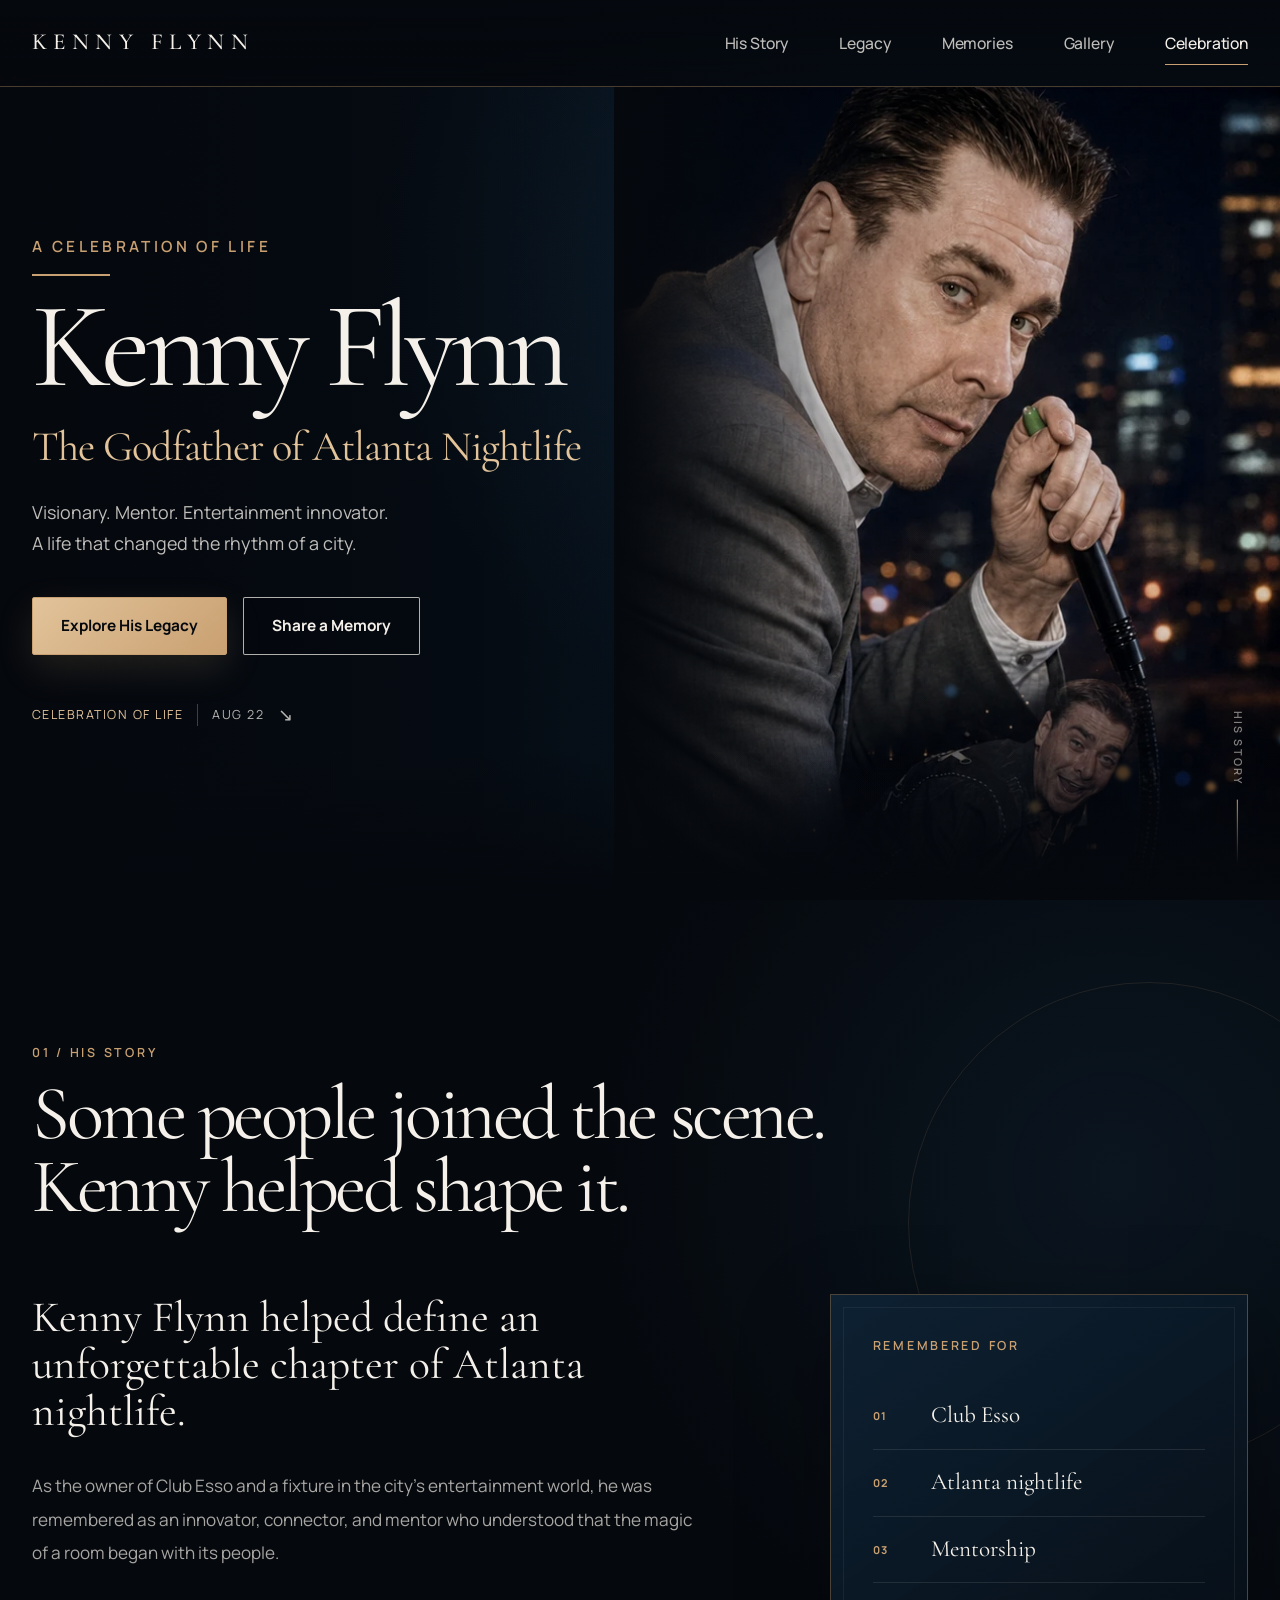
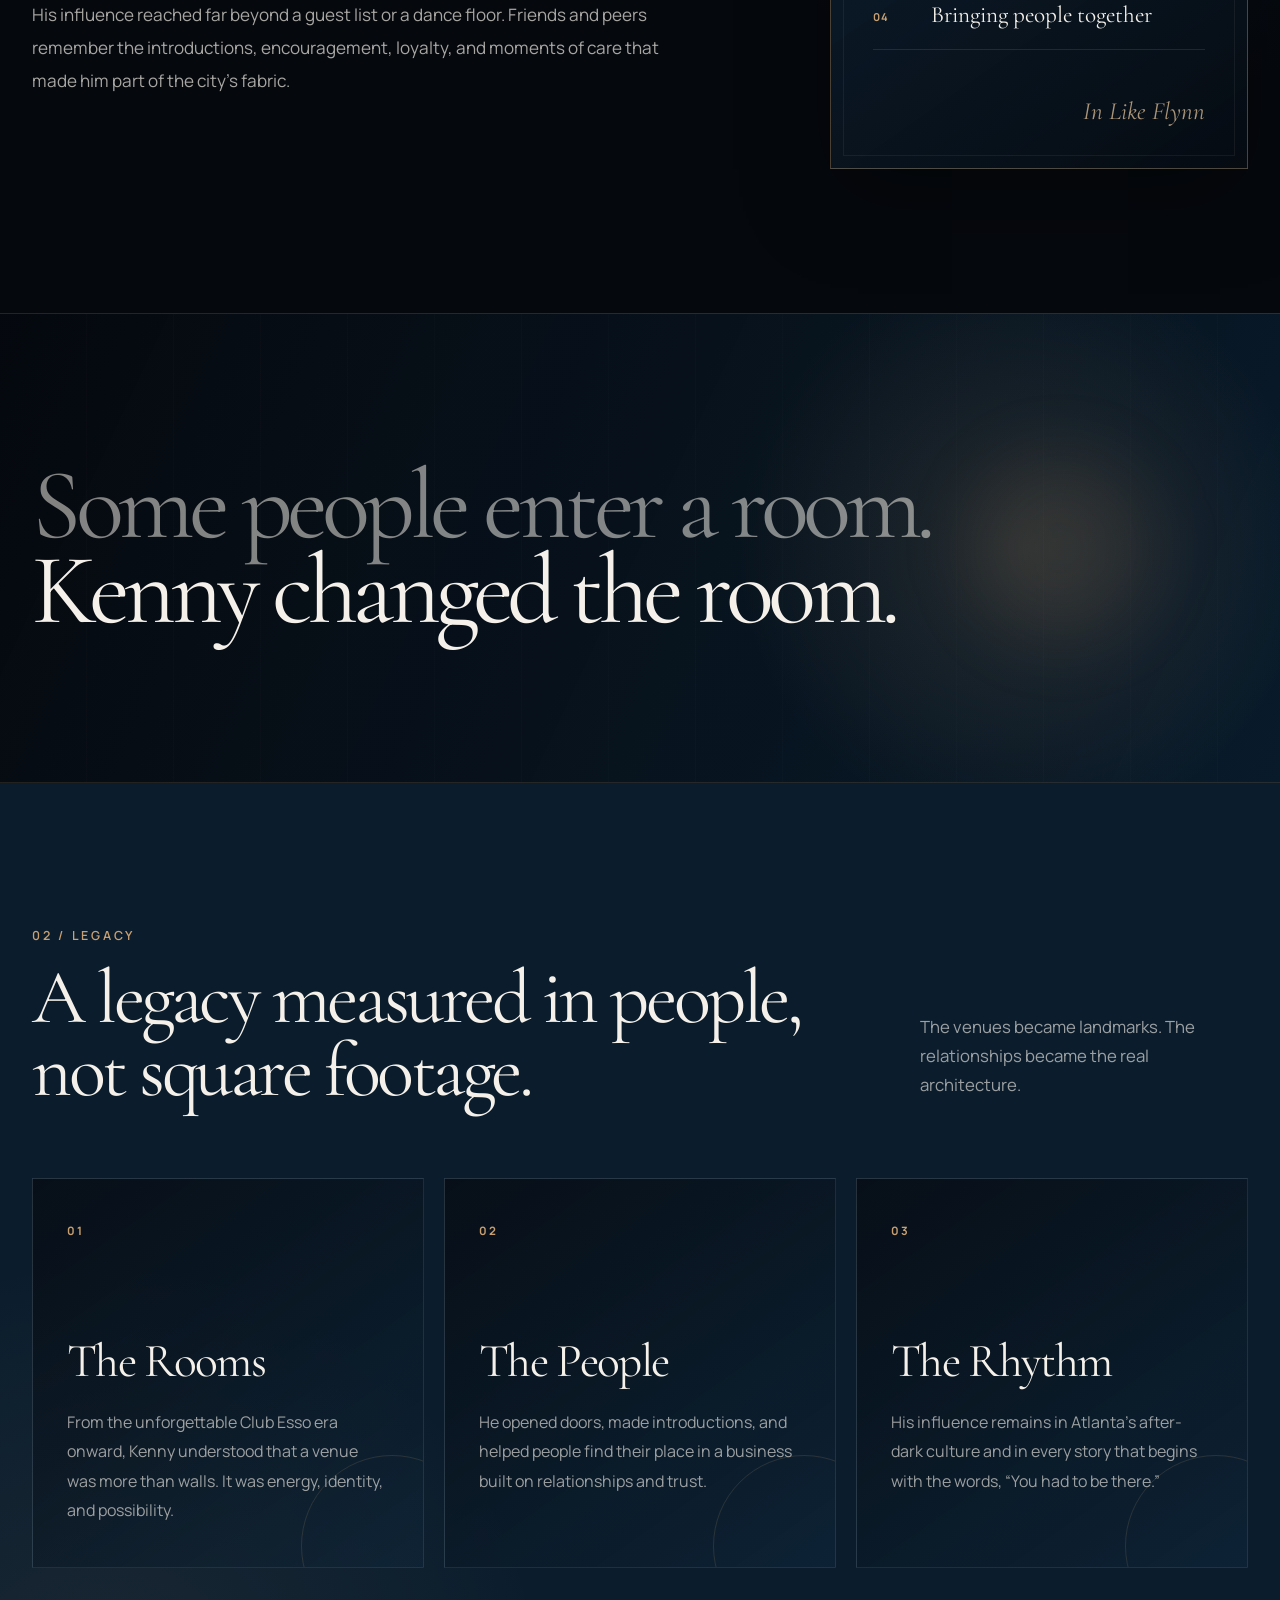
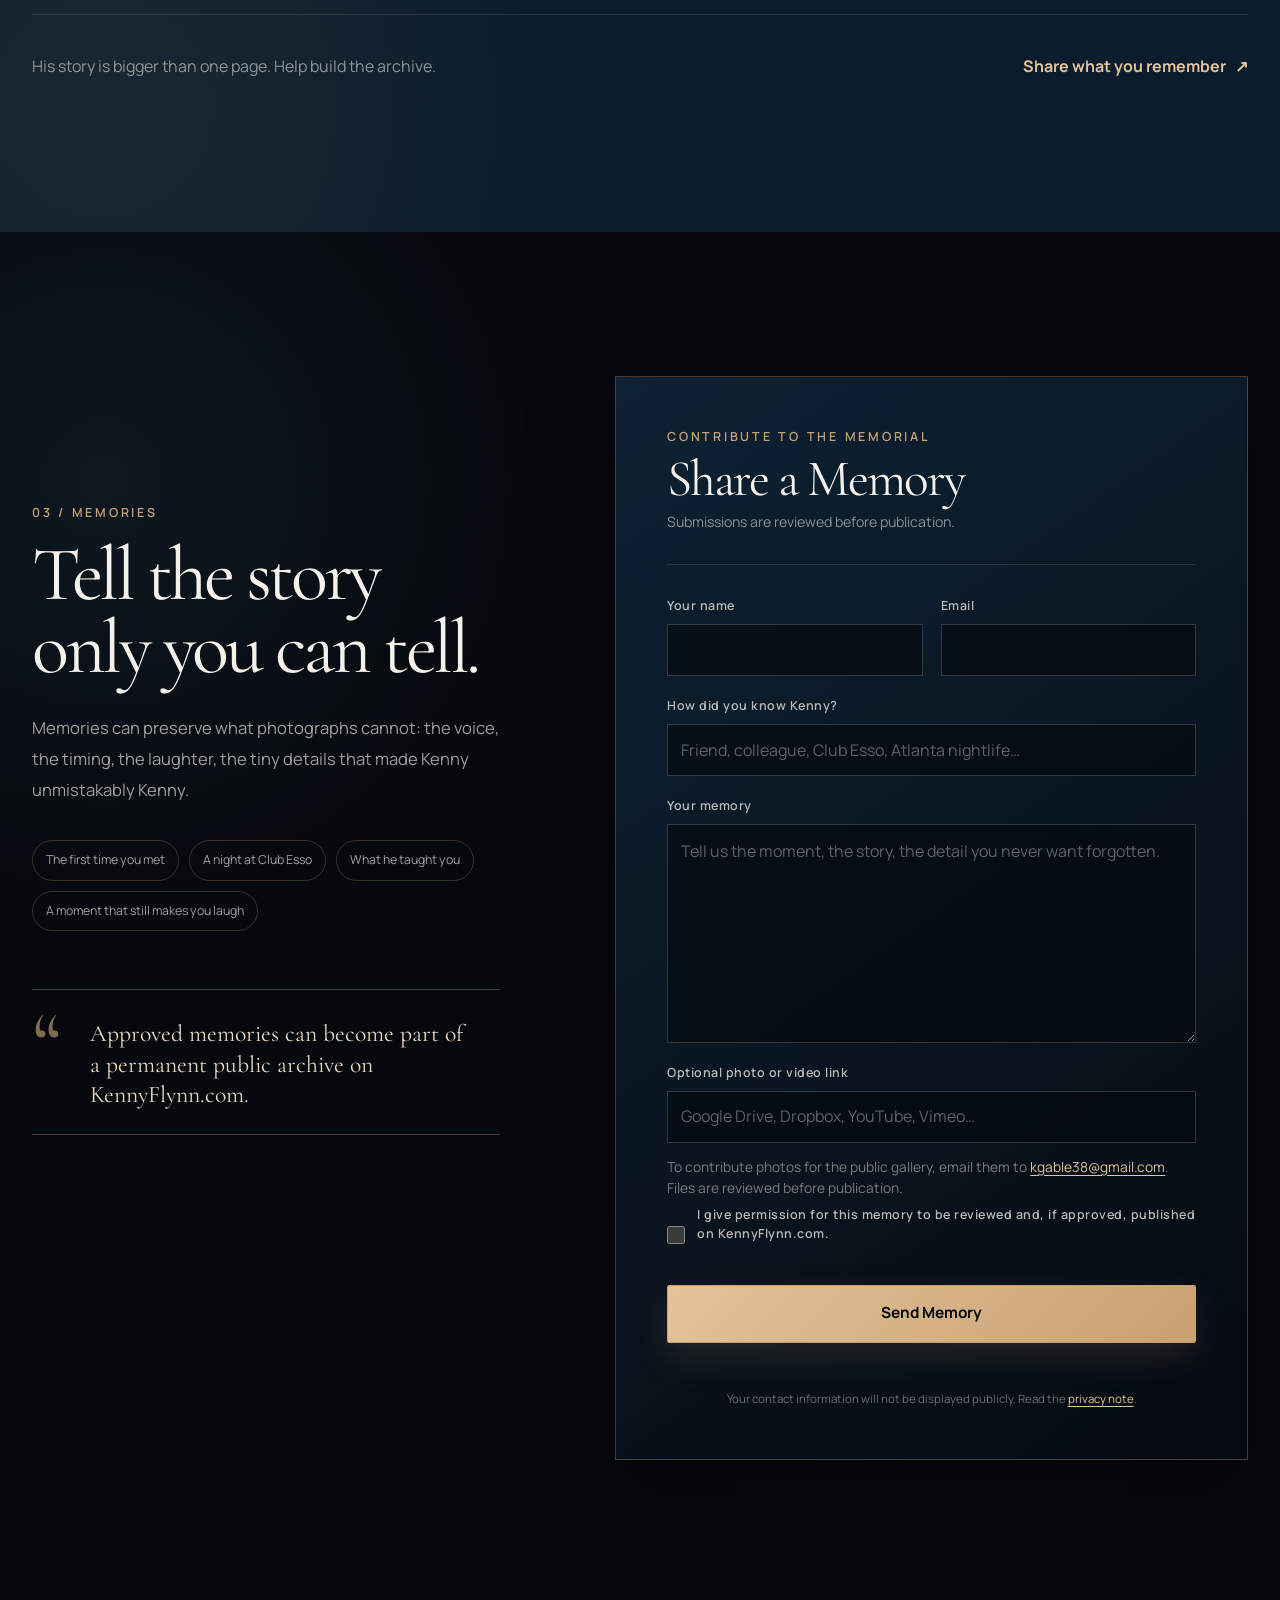
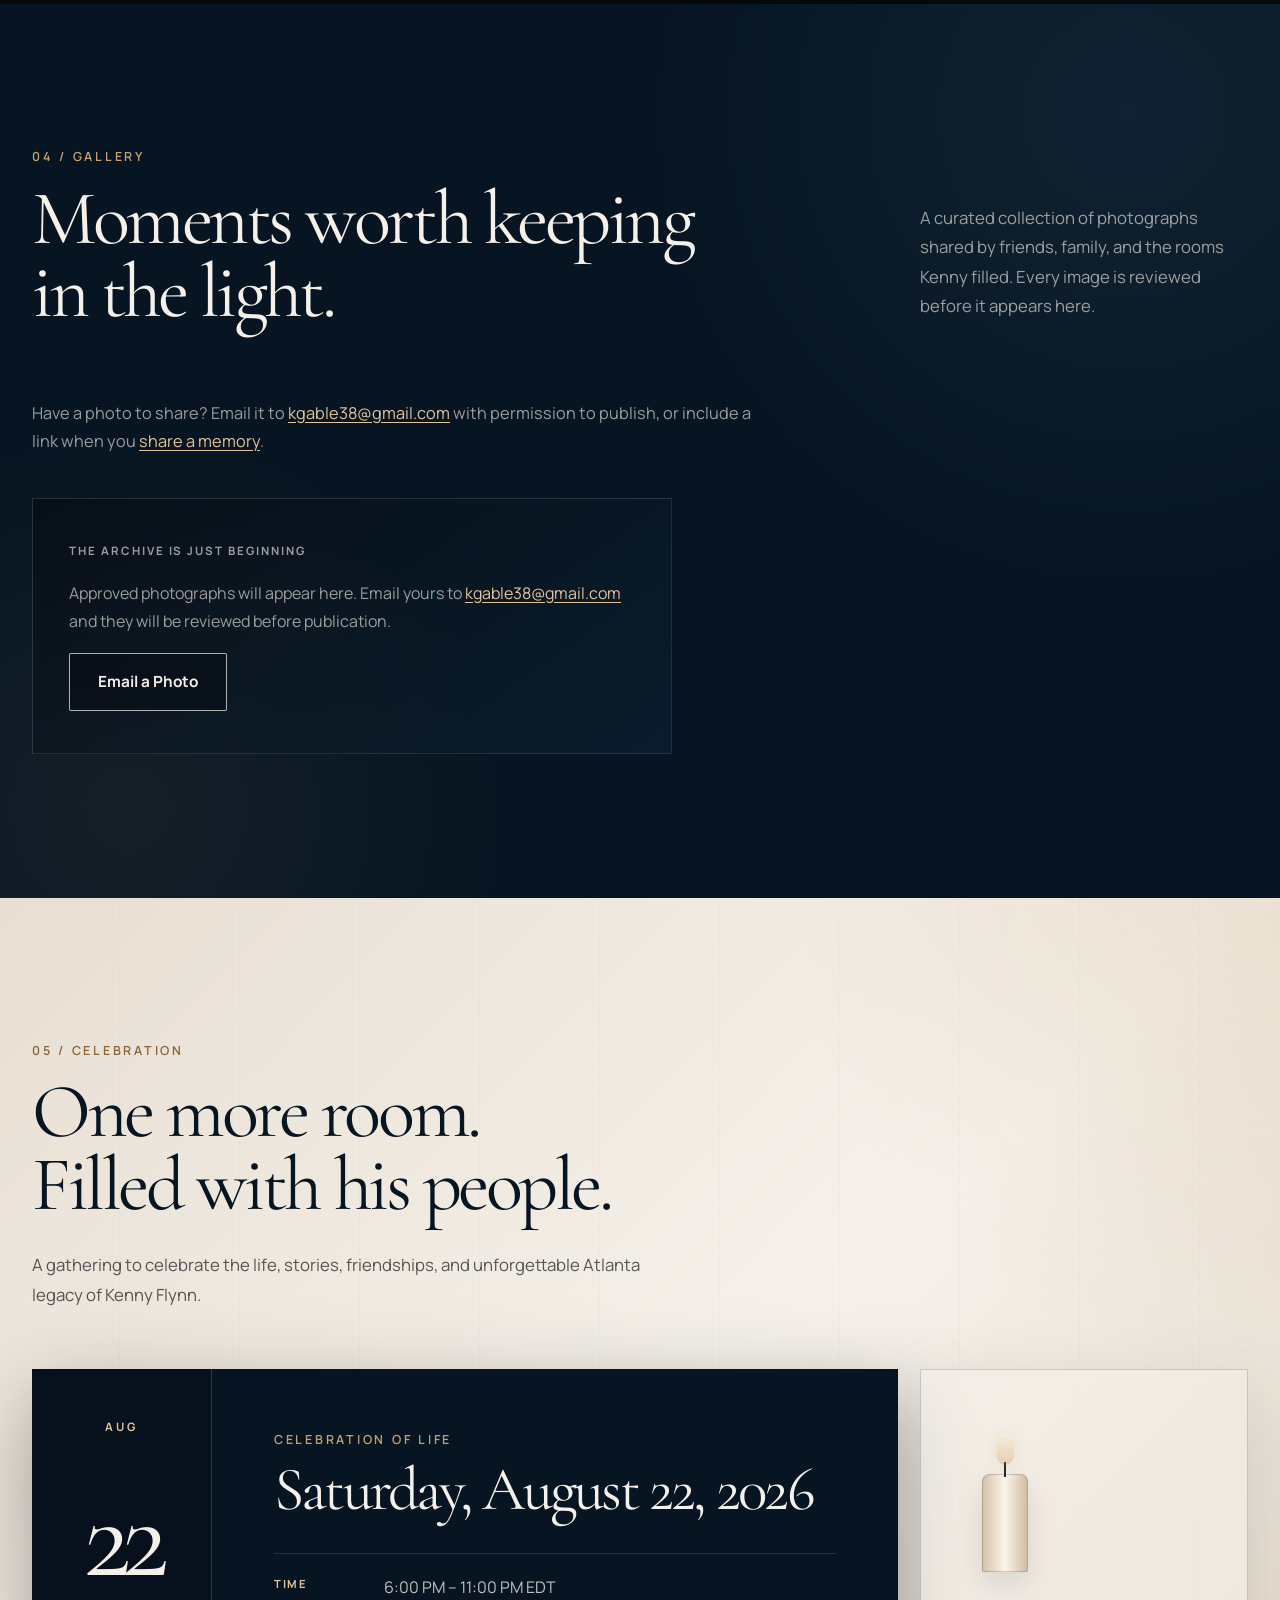
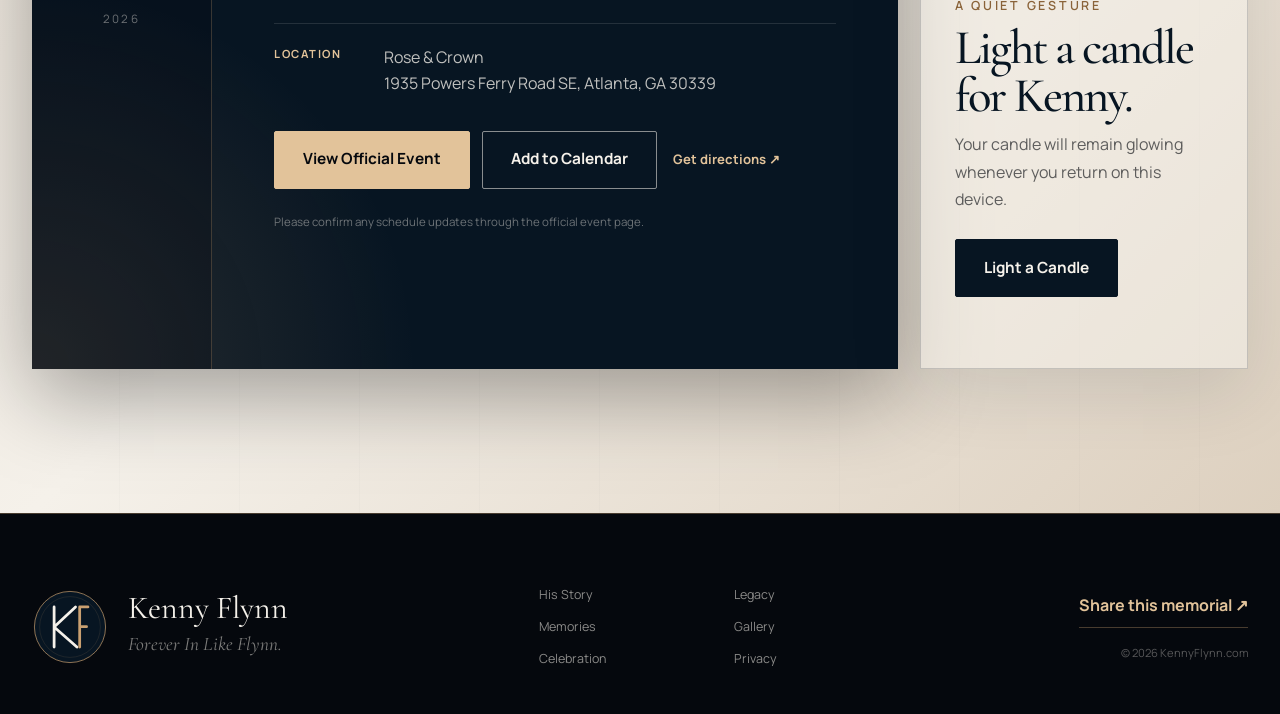
==== commit 66c7abd8: "Add curated photo gallery with email contribution flow. Visitors email photos for review; approved i" ====
--- a/index.html
+++ b/index.html
@@ -58,6 +58,7 @@
         <a href="#story">His Story</a>
         <a href="#legacy">Legacy</a>
         <a href="#memories">Memories</a>
+        <a href="#gallery">Gallery</a>
         <a href="#celebration">Celebration</a>
       </nav>
     </div>
@@ -231,6 +232,7 @@
               <span>Optional photo or video link</span>
               <input type="url" name="media-link" inputmode="url" placeholder="Google Drive, Dropbox, YouTube, Vimeo…">
             </label>
+            <p class="form-media-hint">To contribute photos for the public gallery, email them to <a data-gallery-email href="mailto:">the memorial organizer</a>. Files are reviewed before publication.</p>
 
             <label class="consent-row">
               <input type="checkbox" name="permission" value="yes" required>
@@ -245,10 +247,49 @@
       </div>
     </section>
 
+    <section class="section gallery-section" id="gallery" aria-labelledby="gallery-title">
+      <div class="section-shell">
+        <div class="section-heading section-heading-split reveal">
+          <div>
+            <p class="section-number">04 / Gallery</p>
+            <h2 id="gallery-title">Moments worth keeping<br>in the light.</h2>
+          </div>
+          <p class="section-deck">A curated collection of photographs shared by friends, family, and the rooms Kenny filled. Every image is reviewed before it appears here.</p>
+        </div>
+
+        <div class="gallery-contribute reveal" id="gallery-contribute">
+          <p>Have a photo to share? Email it to <a data-gallery-email href="mailto:">the memorial organizer</a> with permission to publish, or include a link when you <a href="#memories" data-focus-memory>share a memory</a>.</p>
+        </div>
+
+        <div class="gallery-empty reveal" id="gallery-empty" hidden>
+          <p class="gallery-empty-kicker">The archive is just beginning</p>
+          <p>Approved photographs will appear here. Email yours to <a data-gallery-email href="mailto:">the memorial organizer</a> and they will be reviewed before publication.</p>
+          <a class="button button-secondary" data-gallery-email href="mailto:">Email a Photo</a>
+        </div>
+
+        <div class="gallery-grid" id="gallery-grid" aria-live="polite"></div>
+      </div>
+    </section>
+
+    <dialog class="gallery-lightbox" id="gallery-lightbox" aria-label="Photo viewer">
+      <div class="gallery-lightbox-shell">
+        <button class="gallery-lightbox-close" type="button" aria-label="Close photo viewer">Close</button>
+        <button class="gallery-lightbox-nav gallery-lightbox-prev" type="button" aria-label="Previous photo">‹</button>
+        <figure class="gallery-lightbox-figure">
+          <img id="gallery-lightbox-image" src="" alt="">
+          <figcaption>
+            <p id="gallery-lightbox-caption"></p>
+            <p id="gallery-lightbox-credit"></p>
+          </figcaption>
+        </figure>
+        <button class="gallery-lightbox-nav gallery-lightbox-next" type="button" aria-label="Next photo">›</button>
+      </div>
+    </dialog>
+
     <section class="section celebration-section" id="celebration" aria-labelledby="celebration-title">
       <div class="section-shell">
         <div class="celebration-heading reveal">
-          <p class="section-number">04 / Celebration</p>
+          <p class="section-number">05 / Celebration</p>
           <h2 id="celebration-title">One more room.<br>Filled with his people.</h2>
           <p>A gathering to celebrate the life, stories, friendships, and unforgettable Atlanta legacy of Kenny Flynn.</p>
         </div>
@@ -317,6 +358,7 @@
         <a href="#story">His Story</a>
         <a href="#legacy">Legacy</a>
         <a href="#memories">Memories</a>
+        <a href="#gallery">Gallery</a>
         <a href="#celebration">Celebration</a>
         <a href="privacy.html">Privacy</a>
       </nav>
--- a/styles.css
+++ b/styles.css
@@ -1026,6 +1026,19 @@
   text-underline-offset: 3px;
 }
 
+.form-media-hint {
+  margin: -6px 0 0;
+  color: rgba(245, 241, 234, 0.48);
+  font-size: 0.86rem;
+  line-height: 1.55;
+}
+
+.form-media-hint a {
+  color: var(--sand-light);
+  text-decoration: underline;
+  text-underline-offset: 3px;
+}
+
 .honeypot {
   position: absolute !important;
   width: 1px !important;
@@ -1033,6 +1046,207 @@
   overflow: hidden !important;
   clip: rect(1px, 1px, 1px, 1px) !important;
   white-space: nowrap !important;
+}
+
+.gallery-section {
+  background:
+    radial-gradient(circle at 88% 12%, rgba(54, 92, 120, 0.18), transparent 30rem),
+    radial-gradient(circle at 10% 90%, rgba(201, 160, 113, 0.07), transparent 24rem),
+    var(--navy);
+}
+
+.gallery-contribute {
+  max-width: 720px;
+  margin: 0 0 42px;
+  color: rgba(245, 241, 234, 0.62);
+  font-size: 1.02rem;
+  line-height: 1.75;
+}
+
+.gallery-contribute a {
+  color: var(--sand-light);
+  text-decoration: underline;
+  text-underline-offset: 3px;
+}
+
+.gallery-empty {
+  display: grid;
+  gap: 18px;
+  justify-items: start;
+  max-width: 640px;
+  padding: 42px 36px;
+  border: 1px solid rgba(245, 241, 234, 0.12);
+  background: linear-gradient(145deg, rgba(5, 8, 13, 0.55), rgba(15, 40, 61, 0.4));
+}
+
+.gallery-empty[hidden] {
+  display: none;
+}
+
+.gallery-empty-kicker {
+  margin: 0;
+  color: var(--sand);
+  font-size: 0.72rem;
+  font-weight: 700;
+  letter-spacing: 0.17em;
+  text-transform: uppercase;
+}
+
+.gallery-empty p {
+  margin: 0;
+  color: rgba(245, 241, 234, 0.62);
+  line-height: 1.75;
+}
+
+.gallery-empty a:not(.button) {
+  color: var(--sand-light);
+  text-decoration: underline;
+  text-underline-offset: 3px;
+}
+
+.gallery-grid {
+  display: grid;
+  grid-template-columns: repeat(3, minmax(0, 1fr));
+  gap: 18px;
+}
+
+.gallery-item {
+  position: relative;
+  display: block;
+  overflow: hidden;
+  aspect-ratio: 4 / 5;
+  border: 1px solid rgba(245, 241, 234, 0.1);
+  background: rgba(5, 8, 13, 0.55);
+  padding: 0;
+  cursor: zoom-in;
+  color: inherit;
+  text-align: left;
+  transition: border-color 280ms ease, transform 280ms var(--ease);
+}
+
+.gallery-item:hover,
+.gallery-item:focus-visible {
+  border-color: rgba(201, 160, 113, 0.55);
+  transform: translateY(-4px);
+  outline: none;
+}
+
+.gallery-item img {
+  width: 100%;
+  height: 100%;
+  object-fit: cover;
+  transition: transform 520ms var(--ease);
+}
+
+.gallery-item:hover img,
+.gallery-item:focus-visible img {
+  transform: scale(1.04);
+}
+
+.gallery-item-meta {
+  position: absolute;
+  inset: auto 0 0;
+  padding: 28px 18px 16px;
+  background: linear-gradient(180deg, transparent, rgba(5, 8, 13, 0.88));
+}
+
+.gallery-item-meta p {
+  margin: 0;
+  color: rgba(245, 241, 234, 0.86);
+  font-size: 0.92rem;
+  line-height: 1.4;
+}
+
+.gallery-item-meta small {
+  display: block;
+  margin-top: 6px;
+  color: rgba(226, 195, 154, 0.78);
+  font-size: 0.72rem;
+  letter-spacing: 0.04em;
+}
+
+.gallery-lightbox {
+  width: min(1080px, calc(100vw - 32px));
+  max-width: none;
+  margin: auto;
+  padding: 0;
+  border: 1px solid rgba(201, 160, 113, 0.28);
+  background: rgba(5, 8, 13, 0.96);
+  color: var(--ivory);
+  box-shadow: var(--shadow);
+}
+
+.gallery-lightbox::backdrop {
+  background: rgba(5, 8, 13, 0.78);
+}
+
+.gallery-lightbox-shell {
+  position: relative;
+  display: grid;
+  grid-template-columns: auto 1fr auto;
+  align-items: center;
+  gap: 8px;
+  padding: 56px 18px 22px;
+}
+
+.gallery-lightbox-close {
+  position: absolute;
+  top: 14px;
+  right: 16px;
+  border: 0;
+  background: transparent;
+  color: var(--sand-light);
+  font-size: 0.85rem;
+  font-weight: 700;
+  letter-spacing: 0.08em;
+  text-transform: uppercase;
+  cursor: pointer;
+}
+
+.gallery-lightbox-figure {
+  margin: 0;
+  min-width: 0;
+}
+
+.gallery-lightbox-figure img {
+  width: 100%;
+  max-height: min(72vh, 820px);
+  object-fit: contain;
+  background: rgba(0, 0, 0, 0.35);
+}
+
+.gallery-lightbox-figure figcaption {
+  margin-top: 16px;
+  text-align: center;
+}
+
+.gallery-lightbox-figure figcaption p {
+  margin: 0;
+  color: rgba(245, 241, 234, 0.78);
+}
+
+.gallery-lightbox-figure figcaption p + p {
+  margin-top: 6px;
+  color: rgba(226, 195, 154, 0.72);
+  font-size: 0.85rem;
+}
+
+.gallery-lightbox-nav {
+  width: 44px;
+  height: 44px;
+  border: 1px solid rgba(245, 241, 234, 0.18);
+  background: rgba(7, 21, 34, 0.7);
+  color: var(--ivory);
+  font-size: 1.8rem;
+  line-height: 1;
+  cursor: pointer;
+}
+
+.gallery-lightbox-nav:hover,
+.gallery-lightbox-nav:focus-visible {
+  border-color: rgba(201, 160, 113, 0.55);
+  color: var(--sand-light);
+  outline: none;
 }
 
 .celebration-section {
@@ -1651,6 +1865,10 @@
     grid-template-columns: 1fr;
   }
 
+  .gallery-grid {
+    grid-template-columns: repeat(2, minmax(0, 1fr));
+  }
+
   .section-heading-split {
     gap: 25px;
   }
@@ -1704,6 +1922,31 @@
   .wordmark {
     font-size: 1.05rem;
     letter-spacing: 0.2em;
+  }
+
+  .gallery-grid {
+    grid-template-columns: 1fr;
+  }
+
+  .gallery-lightbox-shell {
+    grid-template-columns: 1fr;
+    padding-top: 64px;
+  }
+
+  .gallery-lightbox-nav {
+    justify-self: center;
+  }
+
+  .gallery-lightbox-prev {
+    order: 2;
+  }
+
+  .gallery-lightbox-figure {
+    order: 1;
+  }
+
+  .gallery-lightbox-next {
+    order: 3;
   }
 
   .hero {
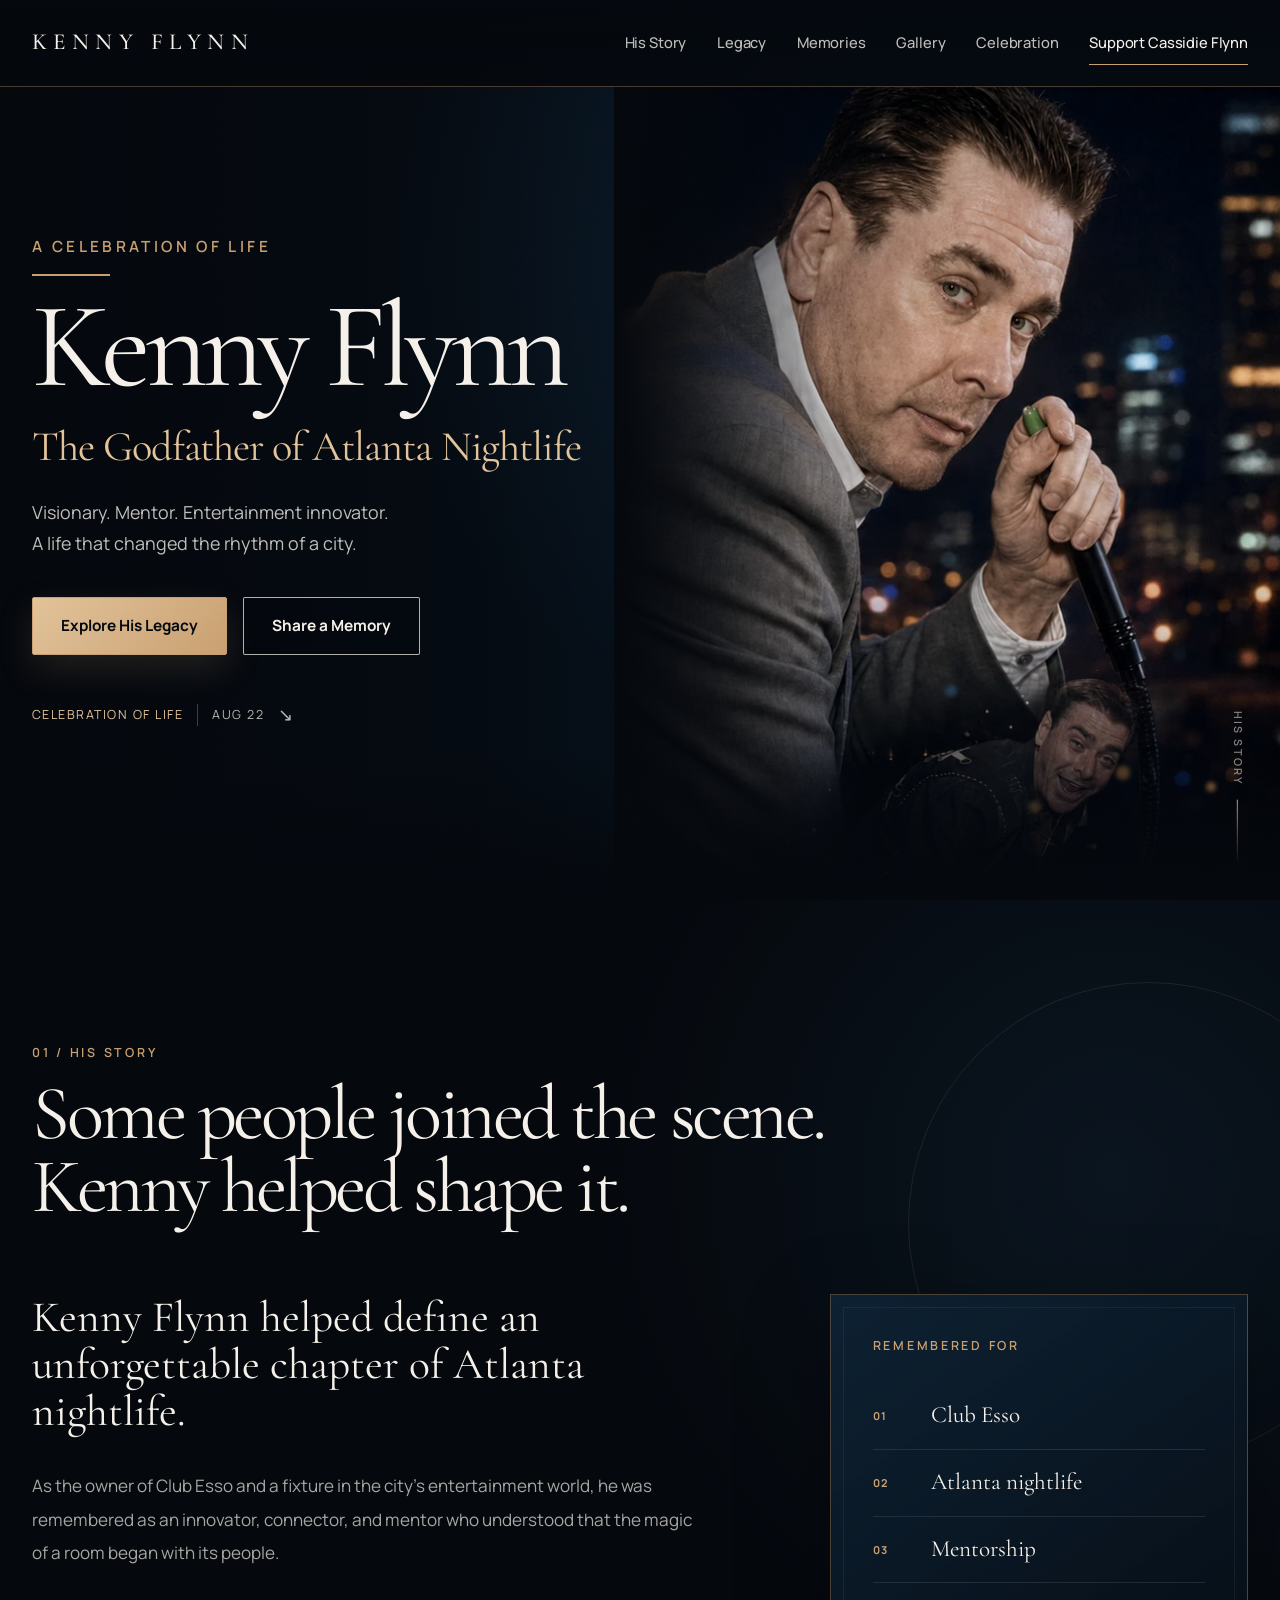
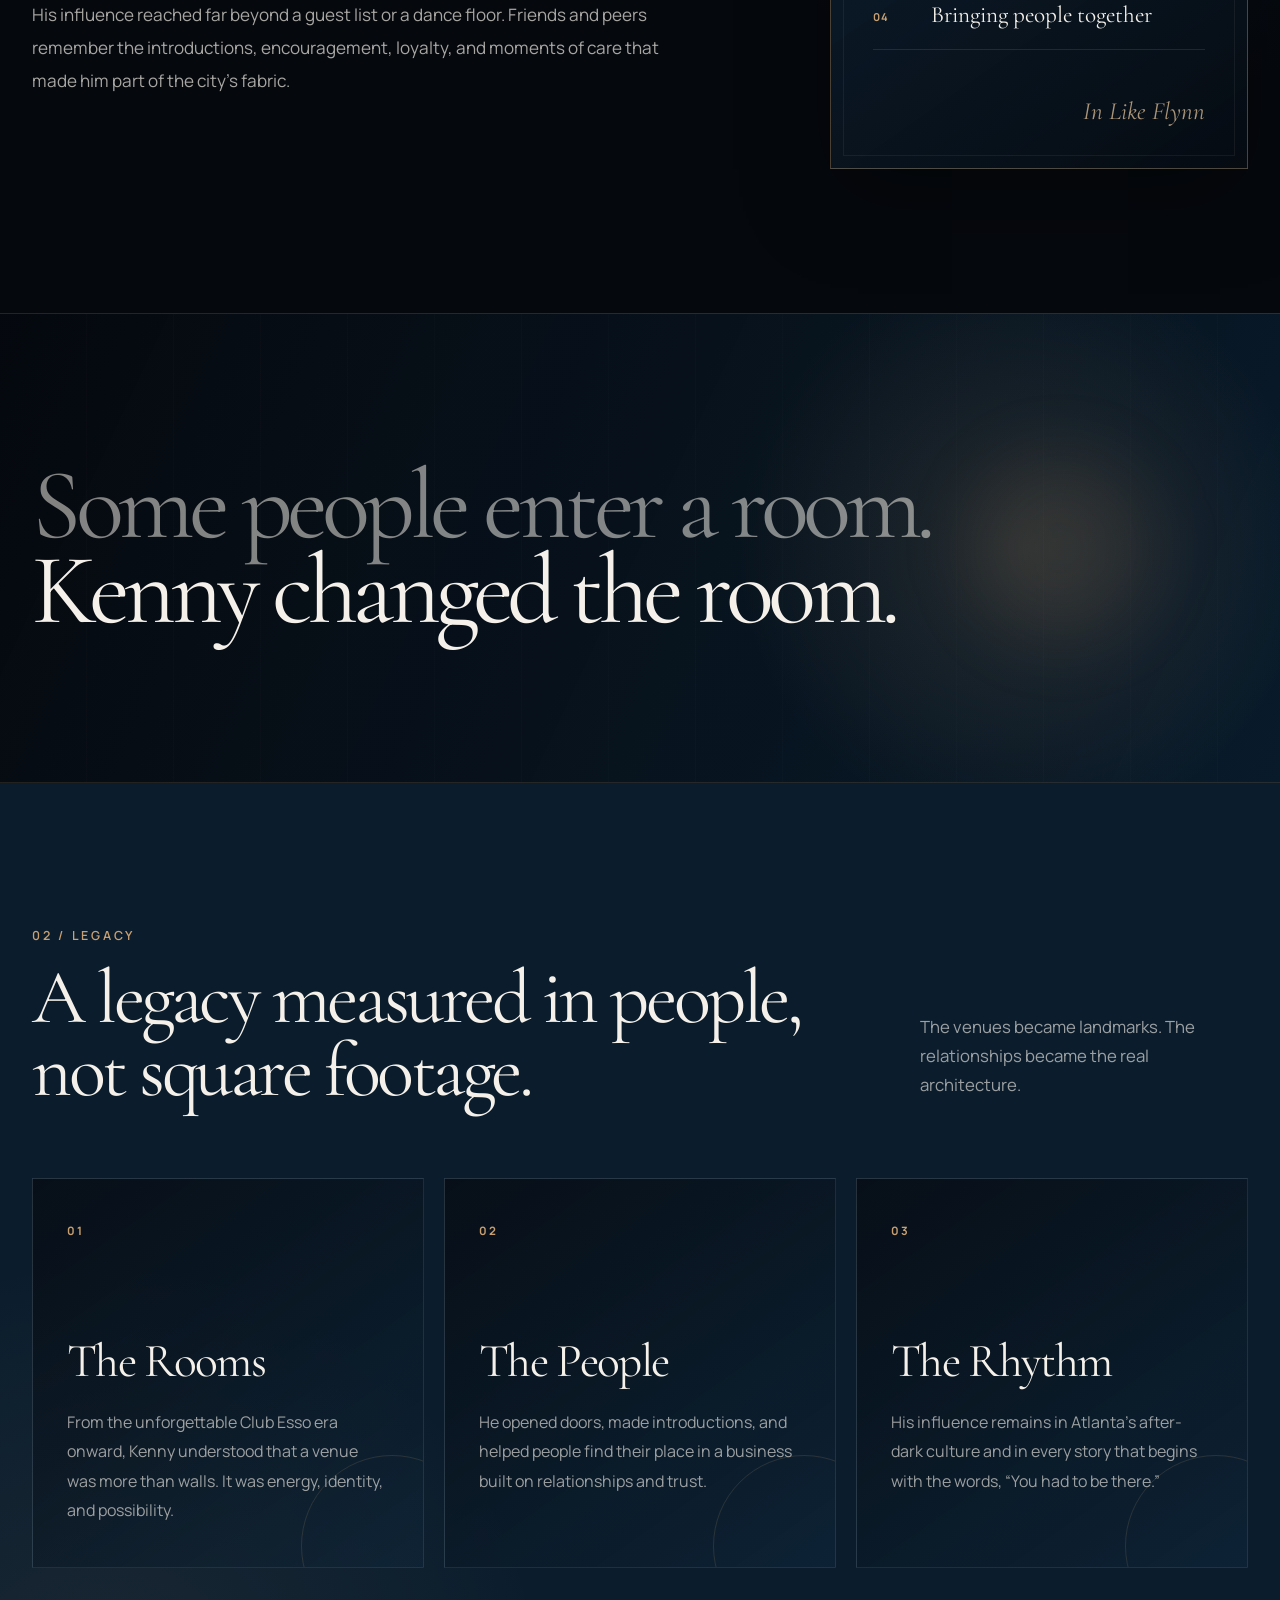
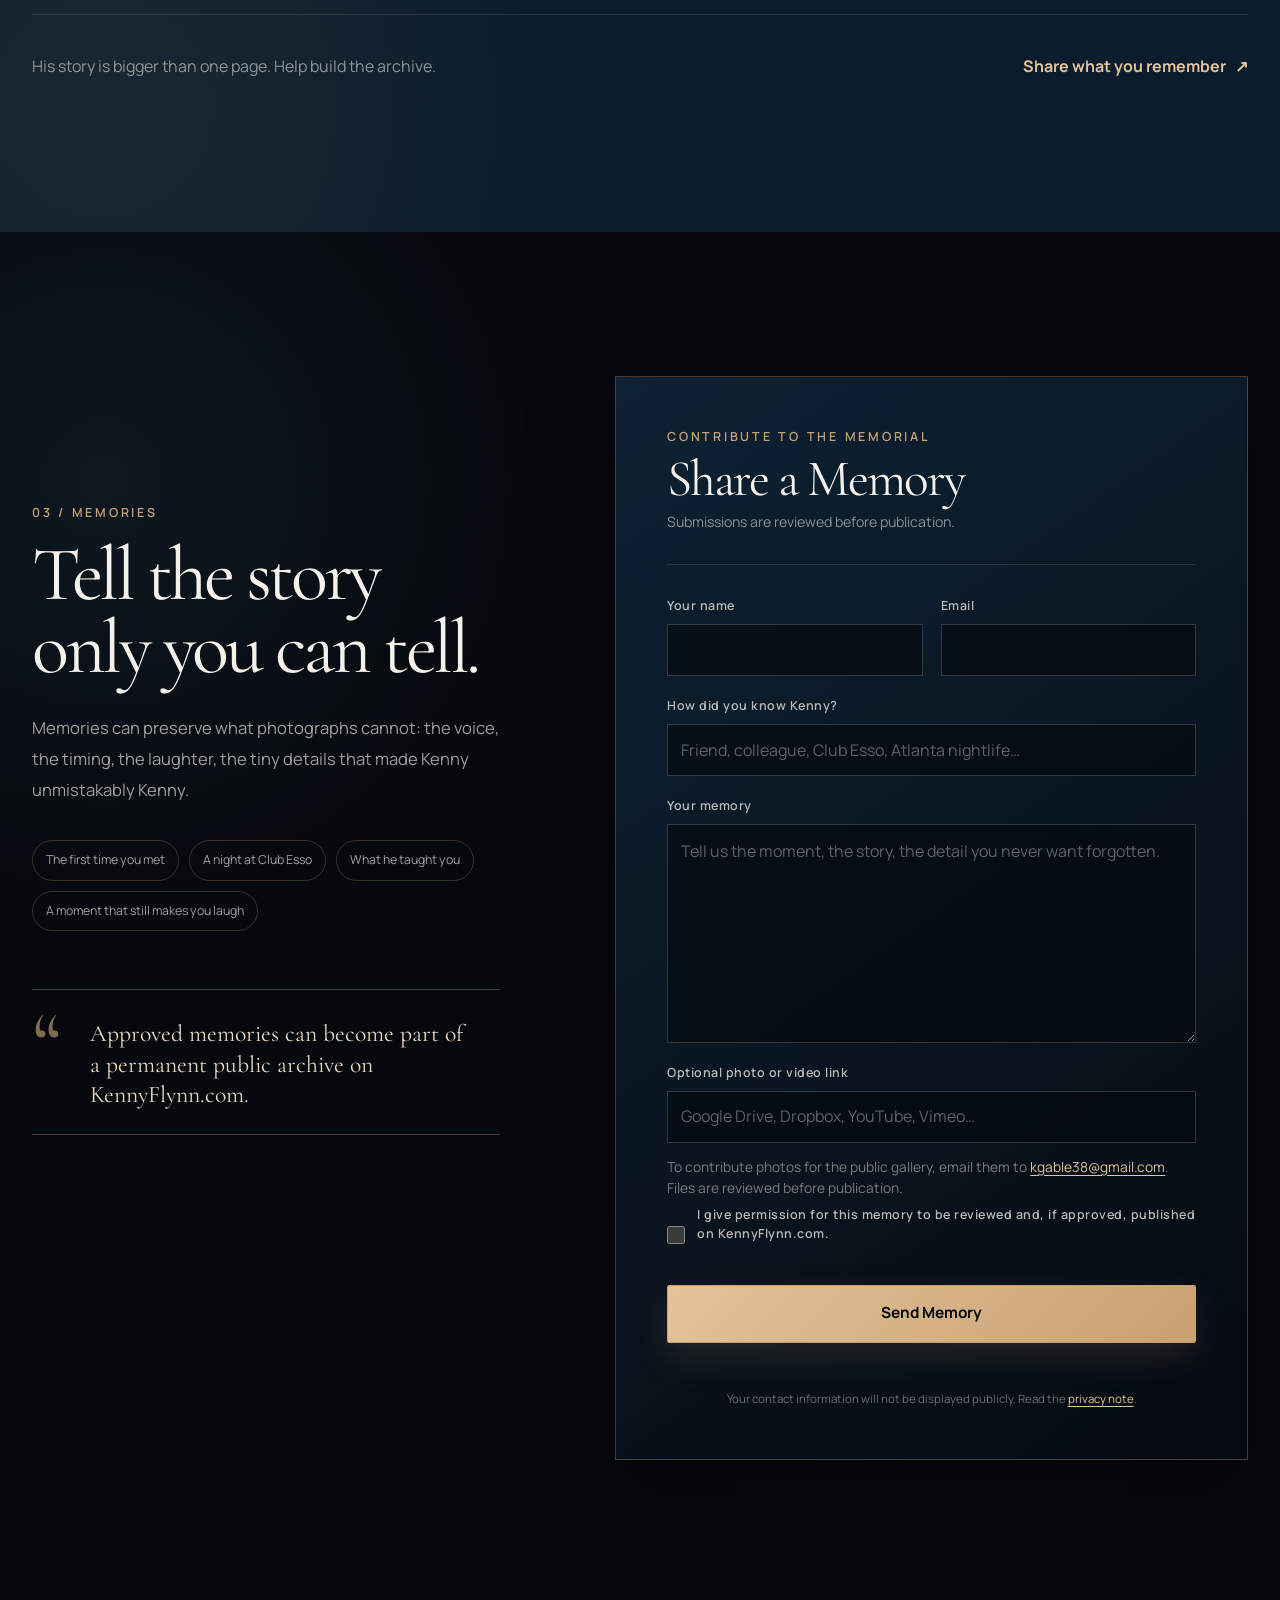
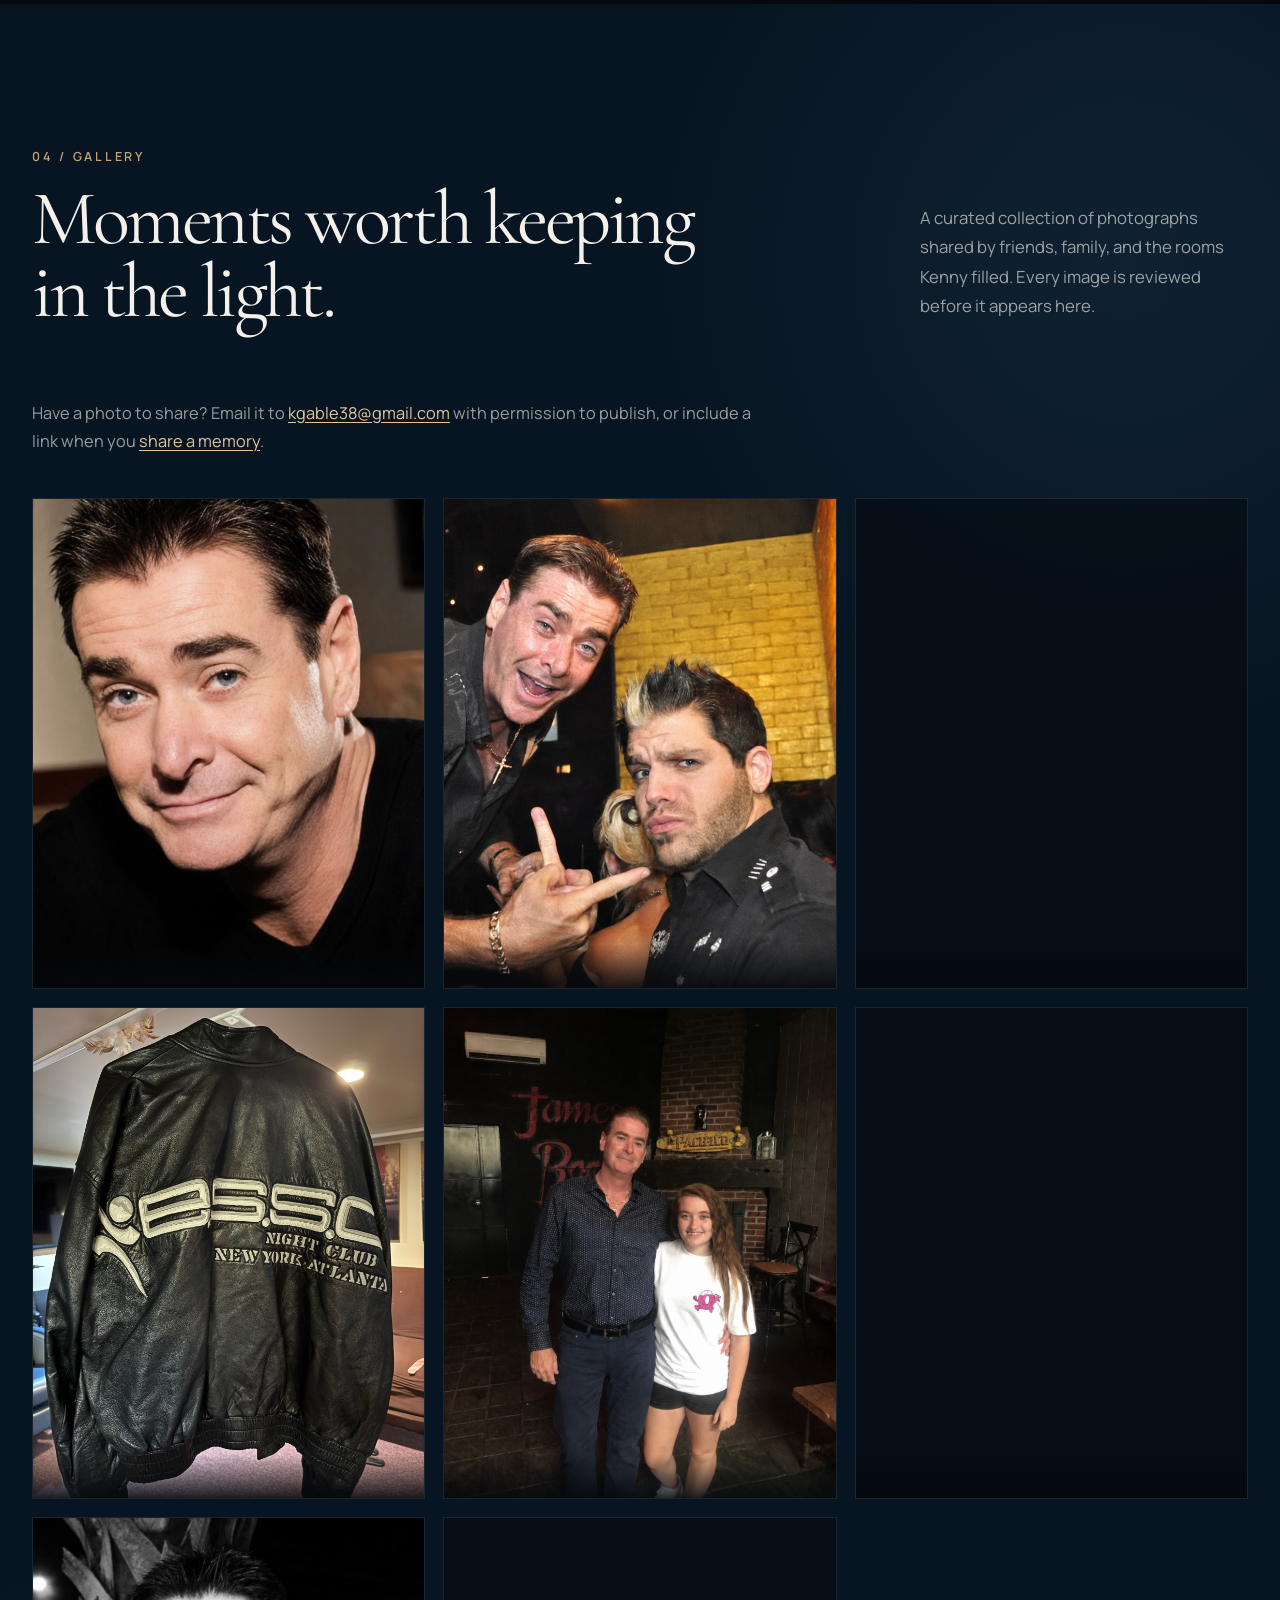
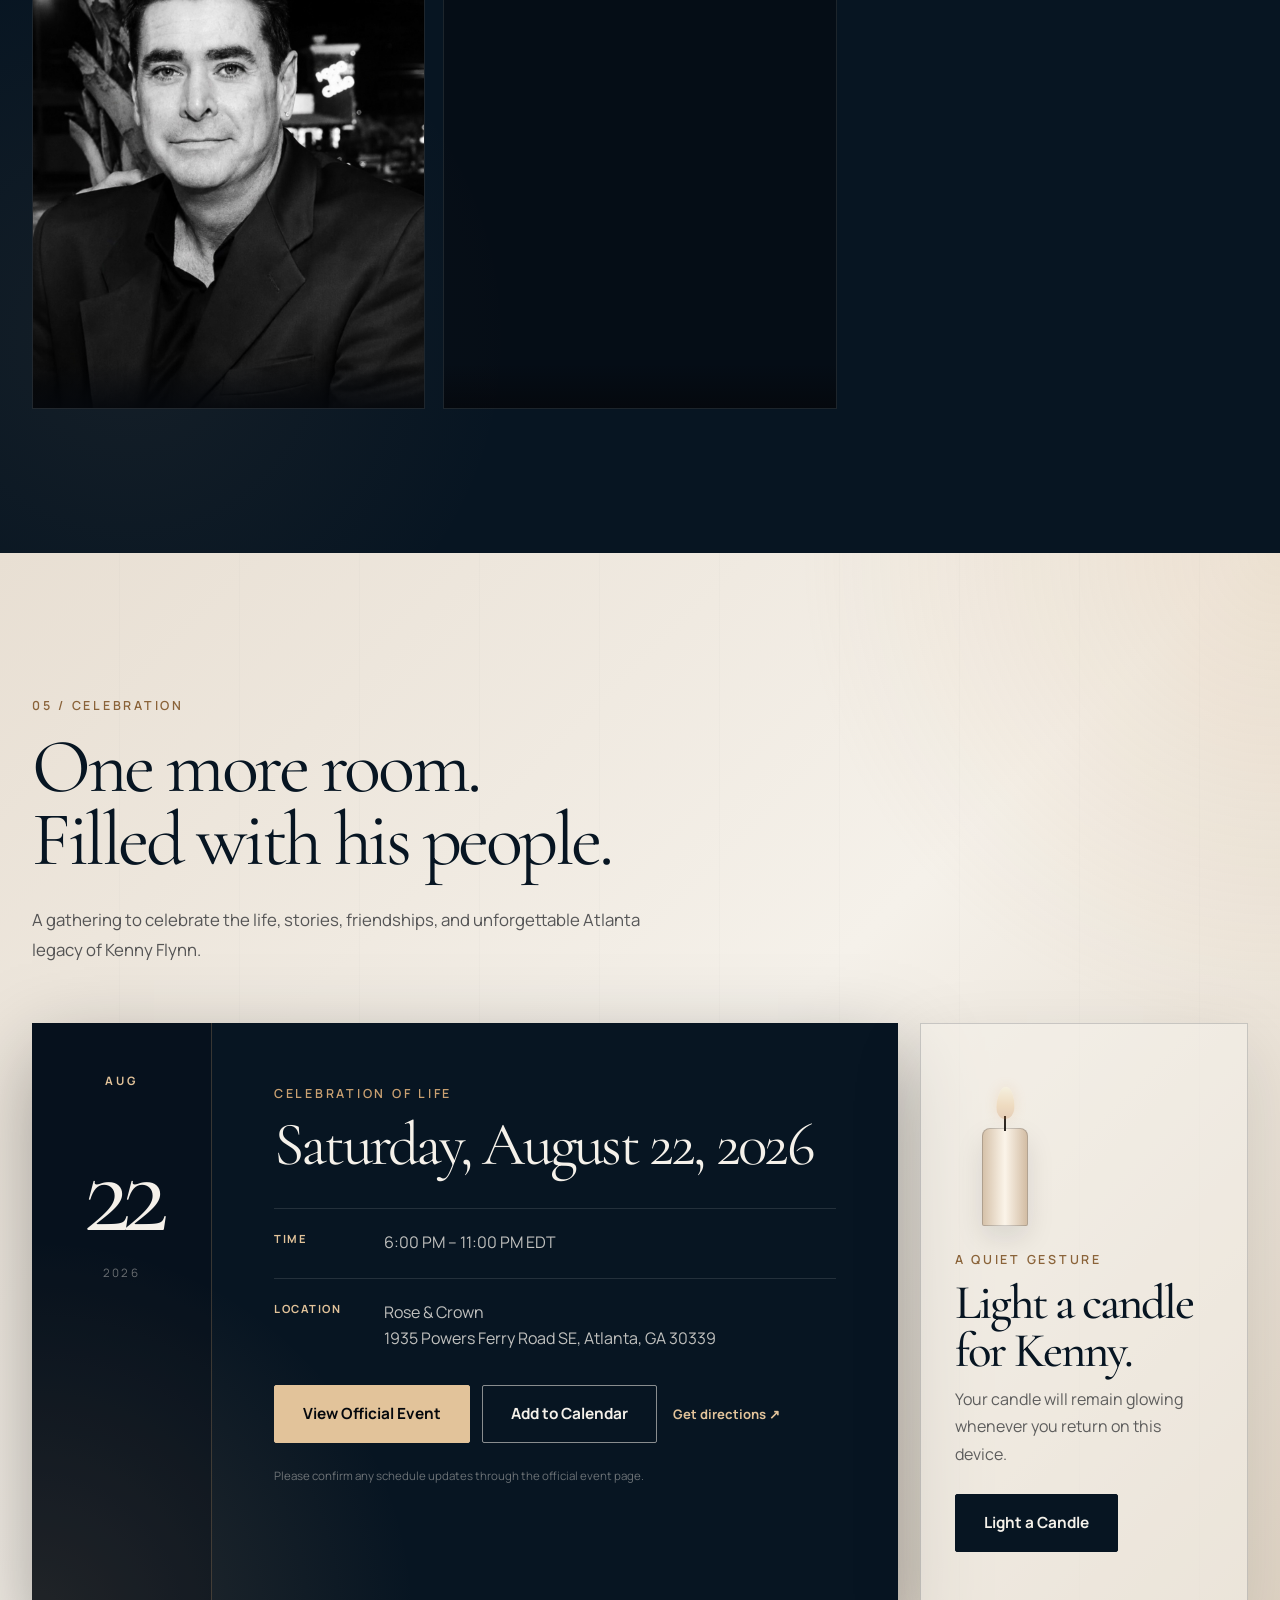
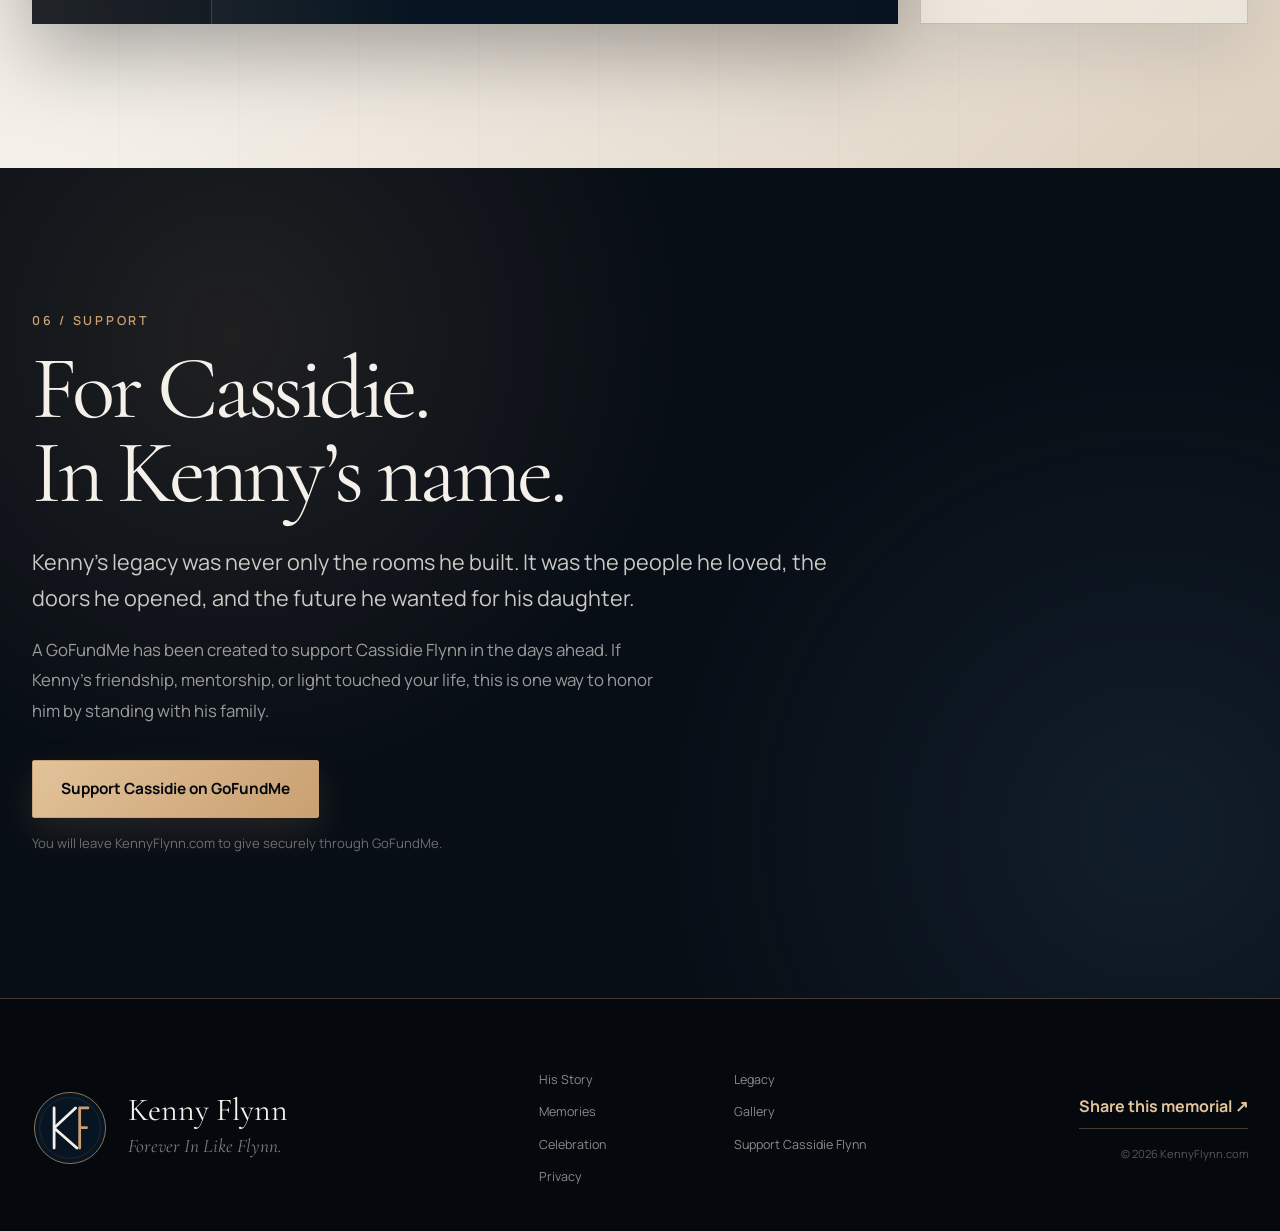
==== commit afb34105: "Add Support Cassidie Flynn GoFundMe section. Link the fundraiser from header and footer to a dedicat" ====
--- a/index.html
+++ b/index.html
@@ -60,6 +60,7 @@
         <a href="#memories">Memories</a>
         <a href="#gallery">Gallery</a>
         <a href="#celebration">Celebration</a>
+        <a href="#support" data-support-nav>Support Cassidie Flynn</a>
       </nav>
     </div>
   </header>
@@ -342,6 +343,23 @@
         </div>
       </div>
     </section>
+
+    <section class="section support-section" id="support" aria-labelledby="support-title">
+      <div class="section-shell">
+        <div class="support-layout reveal">
+          <div class="support-copy">
+            <p class="section-number">06 / Support</p>
+            <h2 id="support-title">For Cassidie.<br>In Kenny’s name.</h2>
+            <p class="support-lead">Kenny’s legacy was never only the rooms he built. It was the people he loved, the doors he opened, and the future he wanted for his daughter.</p>
+            <p>A GoFundMe has been created to support Cassidie Flynn in the days ahead. If Kenny’s friendship, mentorship, or light touched your life, this is one way to honor him by standing with his family.</p>
+            <div class="support-actions">
+              <a class="button button-primary" data-support-link href="https://www.gofundme.com/f/KennyFlynn?attribution_id=sl:9d3ab41e-44c7-41b3-93e5-540d5364259f" target="_blank" rel="noopener noreferrer">Support Cassidie on GoFundMe</a>
+              <p class="support-fineprint">You will leave KennyFlynn.com to give securely through GoFundMe.</p>
+            </div>
+          </div>
+        </div>
+      </div>
+    </section>
   </main>
 
   <footer class="site-footer">
@@ -360,6 +378,7 @@
         <a href="#memories">Memories</a>
         <a href="#gallery">Gallery</a>
         <a href="#celebration">Celebration</a>
+        <a href="#support" data-support-nav>Support Cassidie Flynn</a>
         <a href="privacy.html">Privacy</a>
       </nav>
 
--- a/styles.css
+++ b/styles.css
@@ -153,16 +153,17 @@
 .primary-nav {
   display: flex;
   align-items: center;
-  gap: clamp(24px, 4vw, 58px);
+  gap: clamp(16px, 2.4vw, 42px);
 }
 
 .primary-nav a {
   position: relative;
   padding: 12px 0;
   color: rgba(245, 241, 234, 0.78);
-  font-size: 0.98rem;
+  font-size: 0.92rem;
   font-weight: 500;
   letter-spacing: -0.01em;
+  white-space: nowrap;
   transition: color 180ms ease;
 }
 
@@ -1556,6 +1557,58 @@
   font-size: 0.75rem;
 }
 
+.support-section {
+  background:
+    radial-gradient(circle at 18% 20%, rgba(201, 160, 113, 0.12), transparent 28rem),
+    radial-gradient(circle at 90% 80%, rgba(54, 92, 120, 0.2), transparent 30rem),
+    var(--ink-2);
+}
+
+.support-layout {
+  max-width: 820px;
+}
+
+.support-copy .section-number {
+  margin-bottom: 18px;
+}
+
+.support-copy h2 {
+  margin: 0 0 28px;
+  color: var(--ivory);
+  font-family: var(--font-display);
+  font-size: clamp(3.4rem, 7vw, 6.4rem);
+  font-weight: 400;
+  letter-spacing: -0.045em;
+  line-height: 0.94;
+}
+
+.support-lead {
+  margin: 0 0 18px;
+  color: rgba(245, 241, 234, 0.82);
+  font-size: clamp(1.15rem, 2vw, 1.35rem);
+  line-height: 1.7;
+}
+
+.support-copy > p:not(.section-number):not(.support-lead) {
+  margin: 0 0 34px;
+  max-width: 640px;
+  color: rgba(245, 241, 234, 0.62);
+  font-size: 1.05rem;
+  line-height: 1.8;
+}
+
+.support-actions {
+  display: grid;
+  gap: 14px;
+  justify-items: start;
+}
+
+.support-fineprint {
+  margin: 0;
+  color: rgba(245, 241, 234, 0.42);
+  font-size: 0.82rem;
+}
+
 .site-footer {
   padding: 70px 0 44px;
   border-top: 1px solid var(--line);
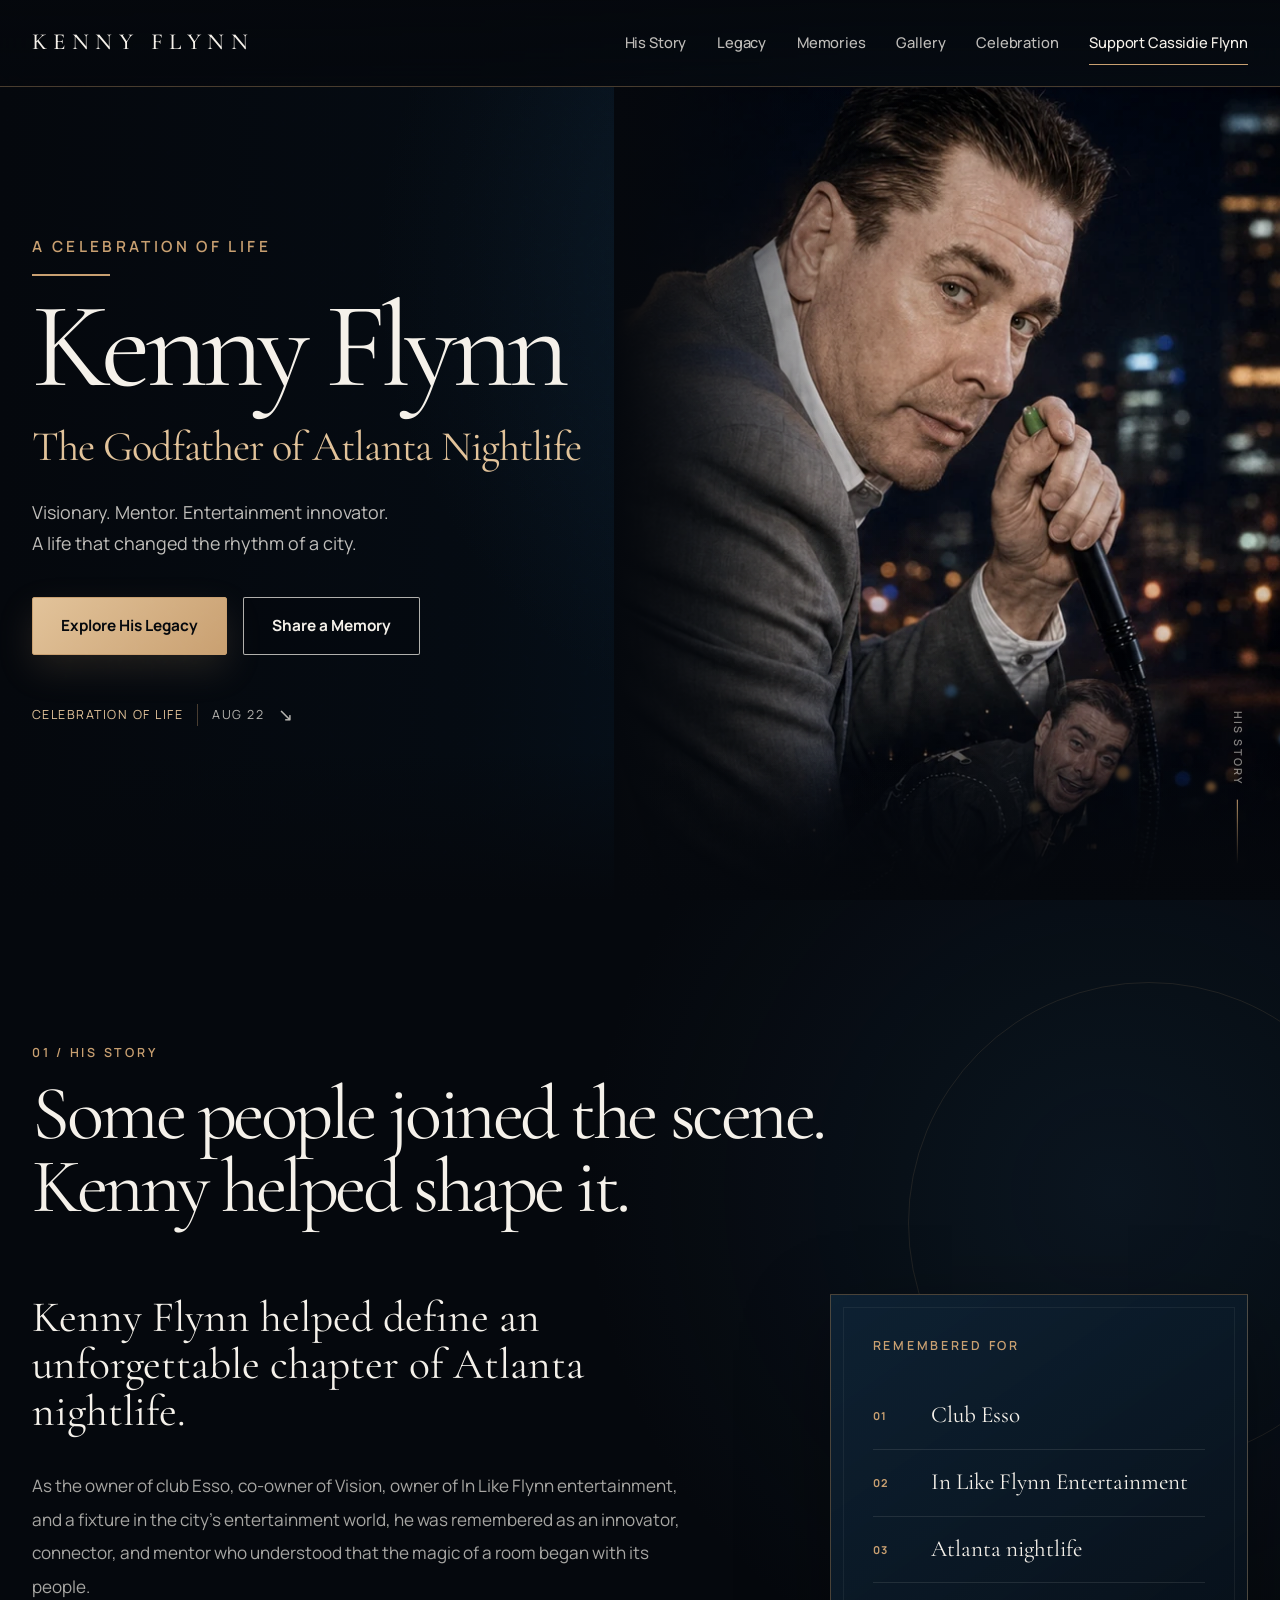
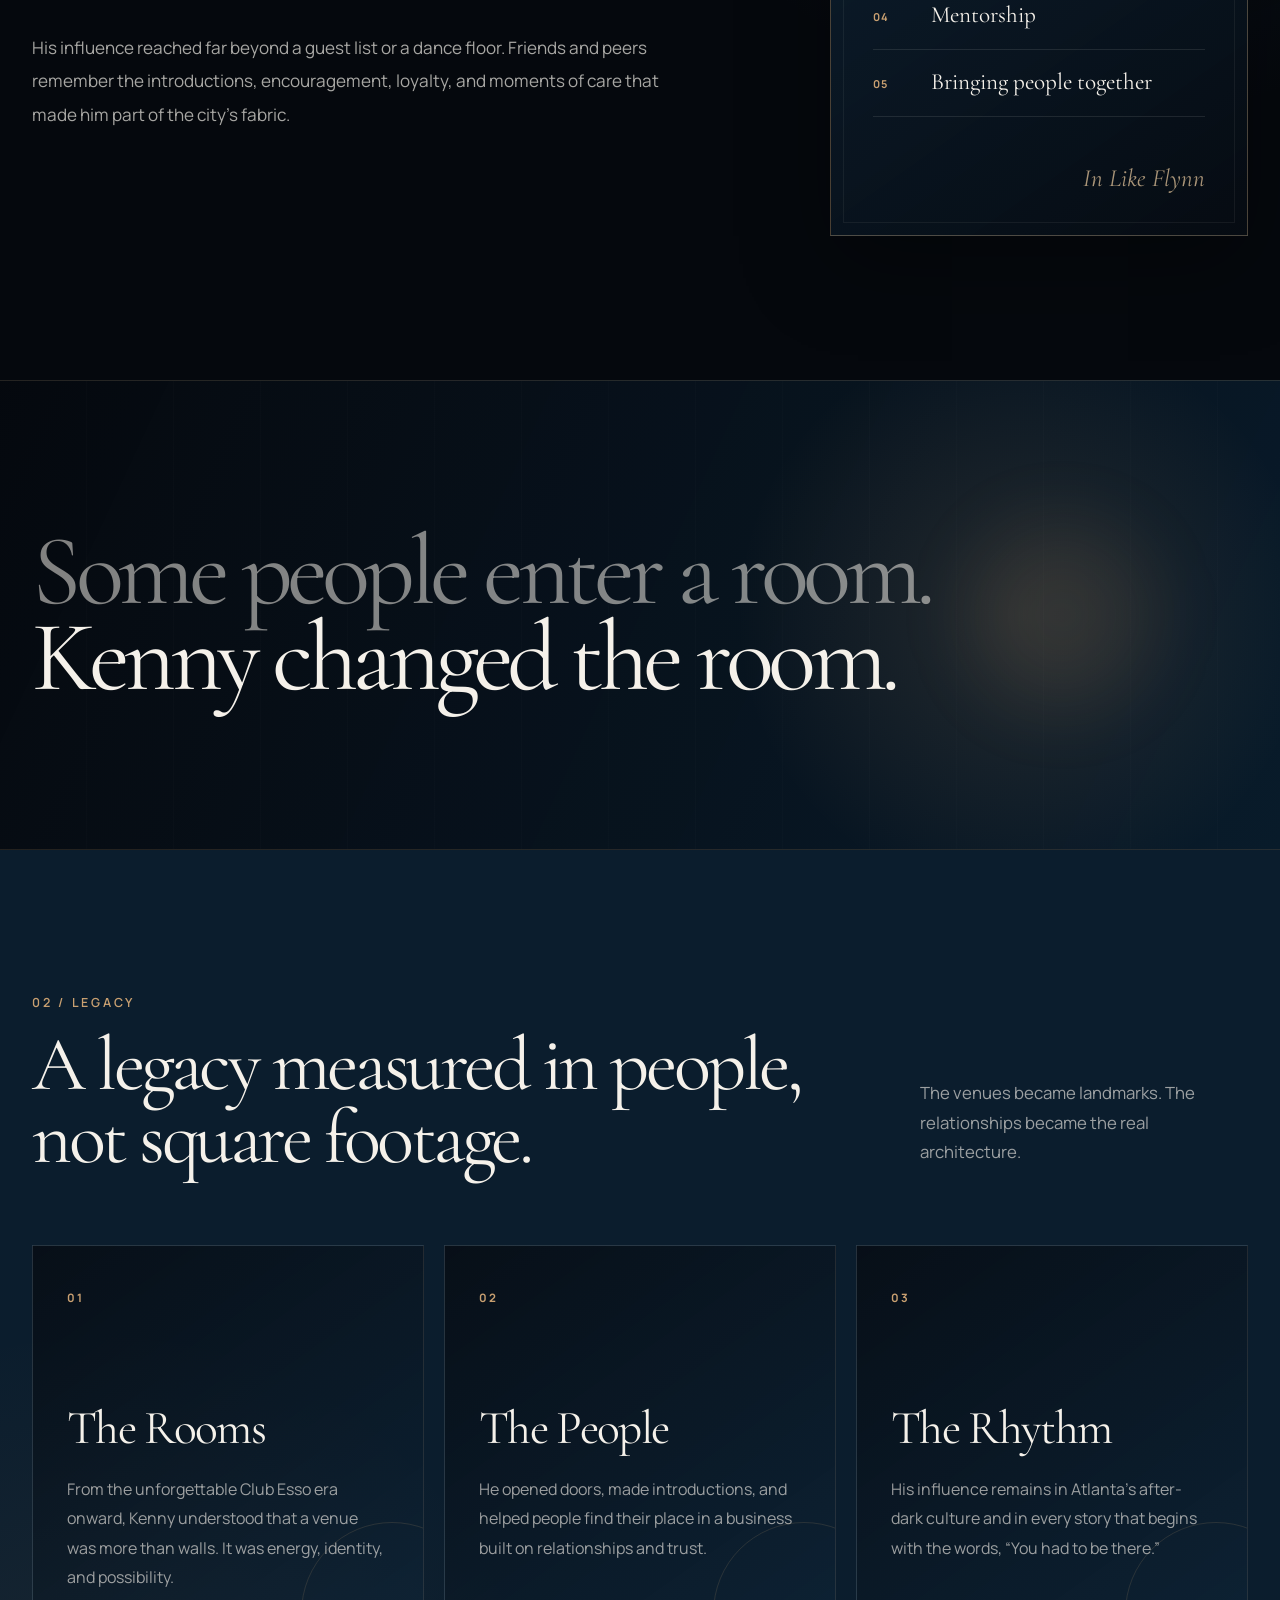
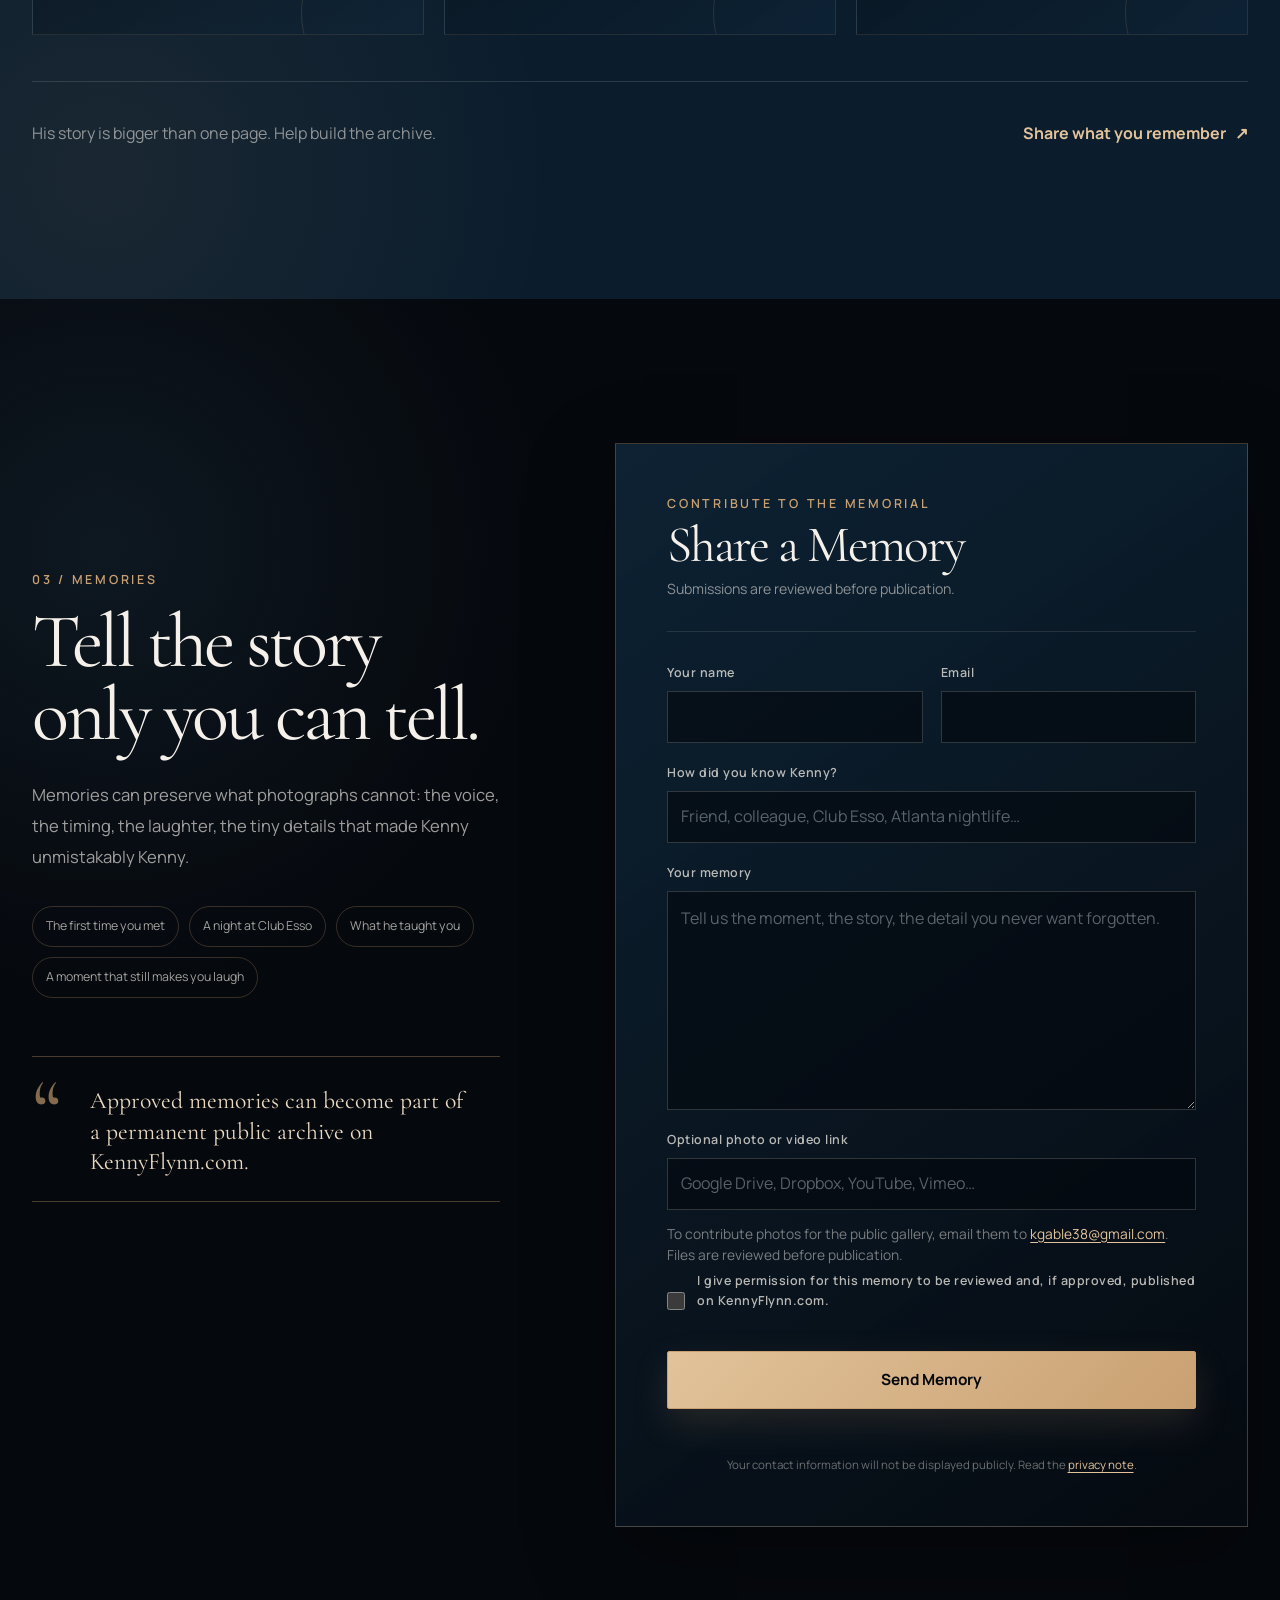
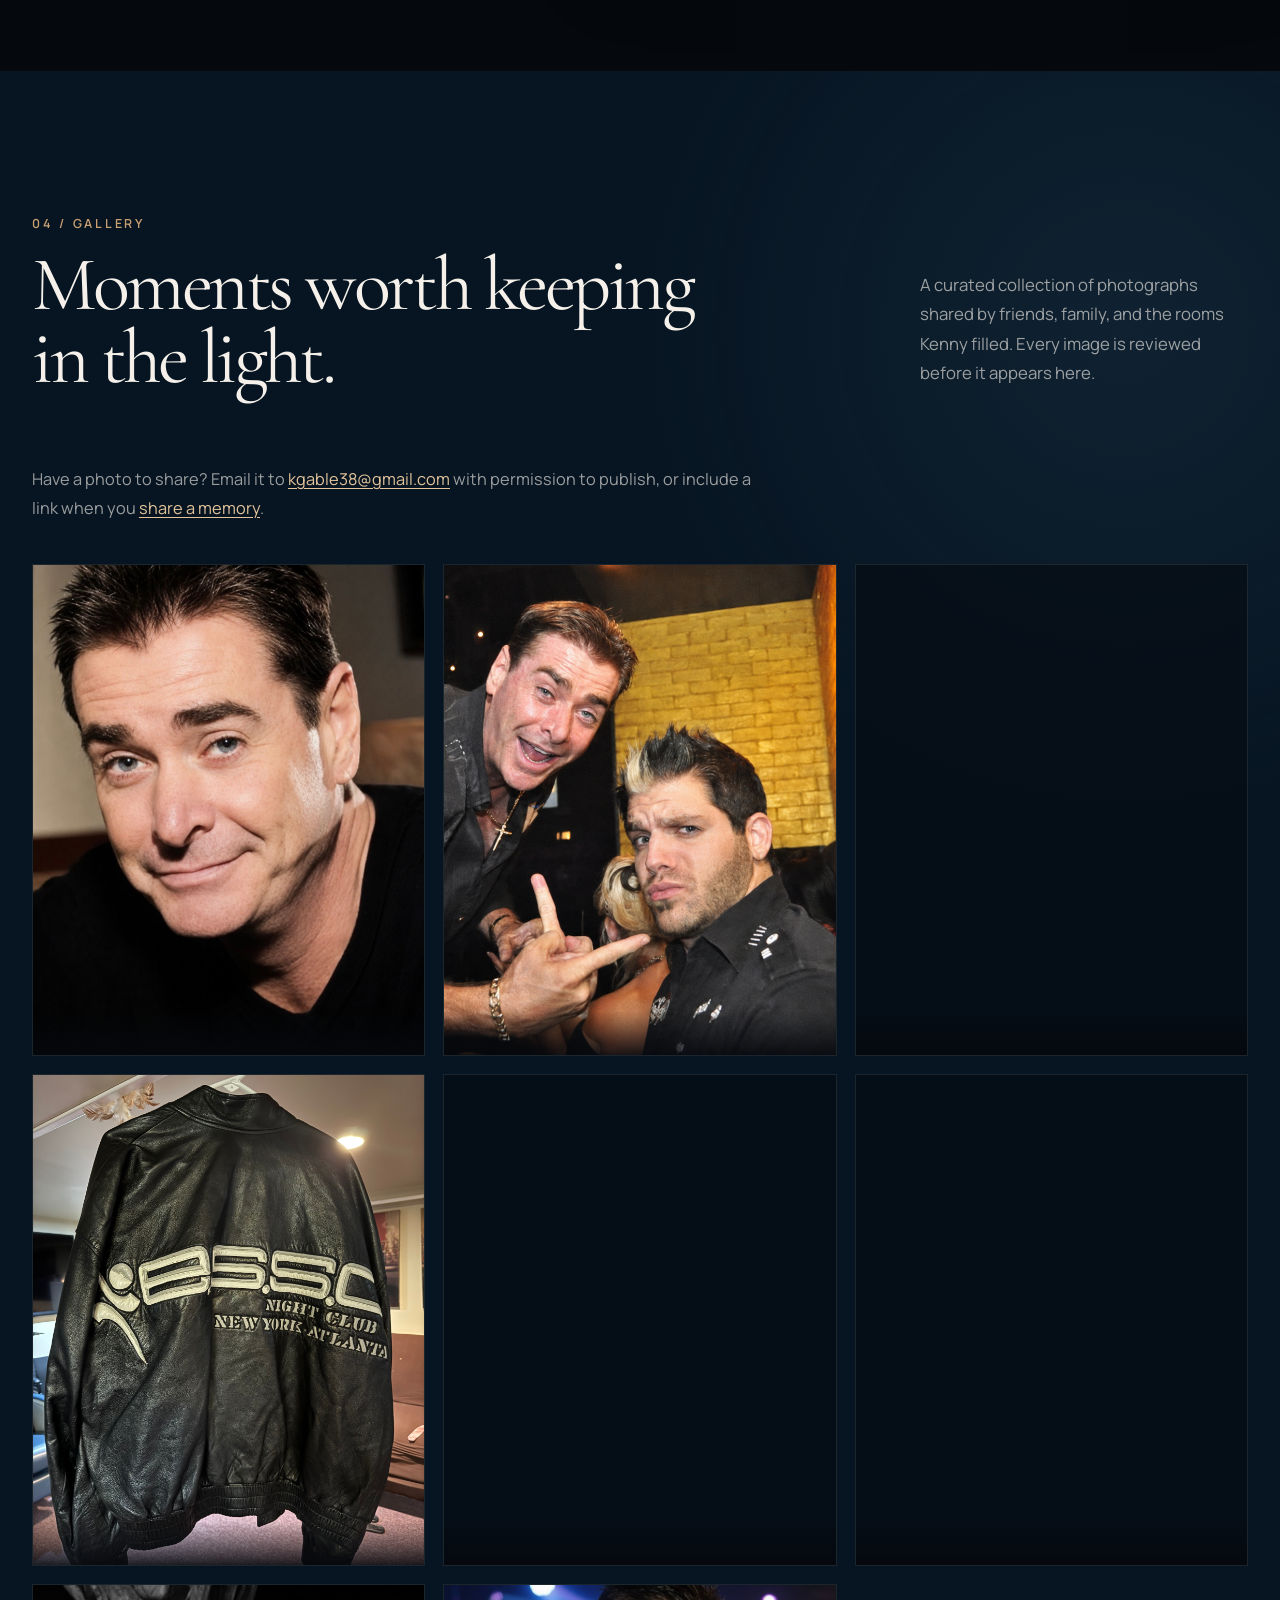
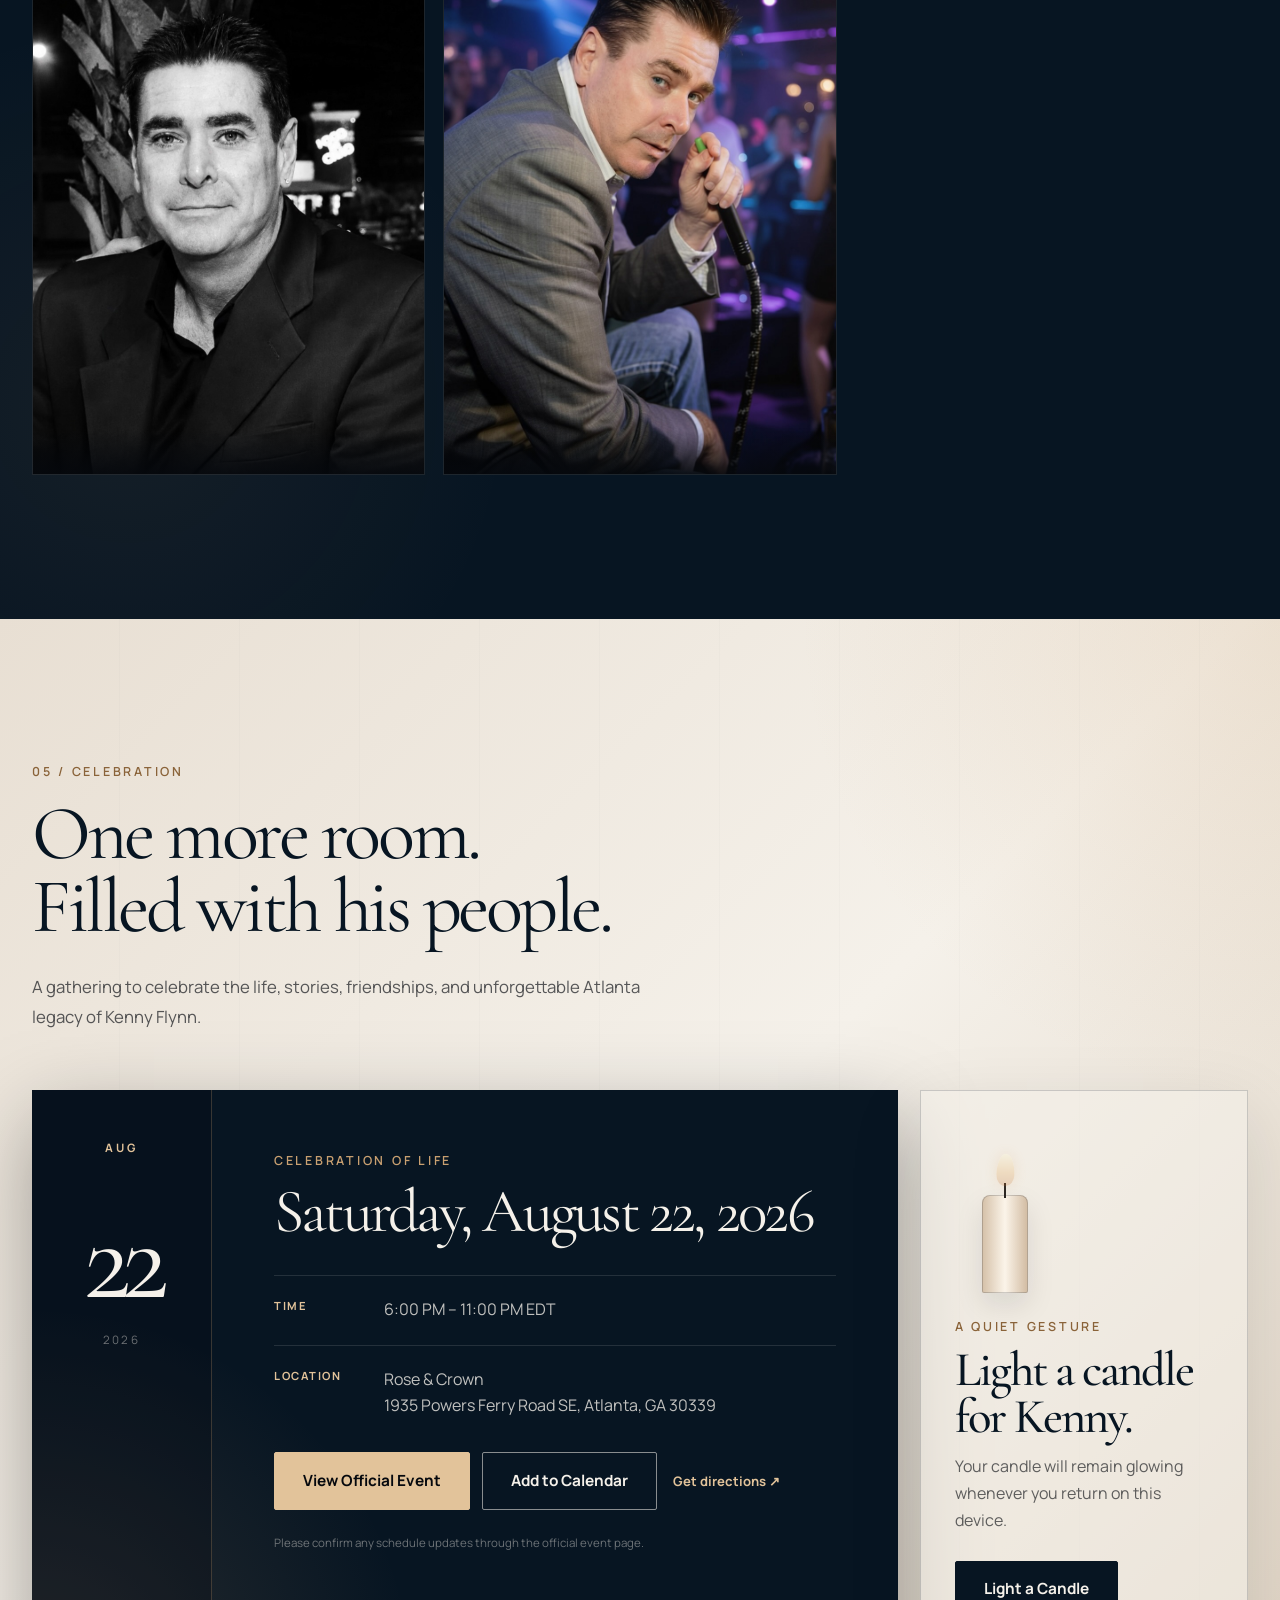
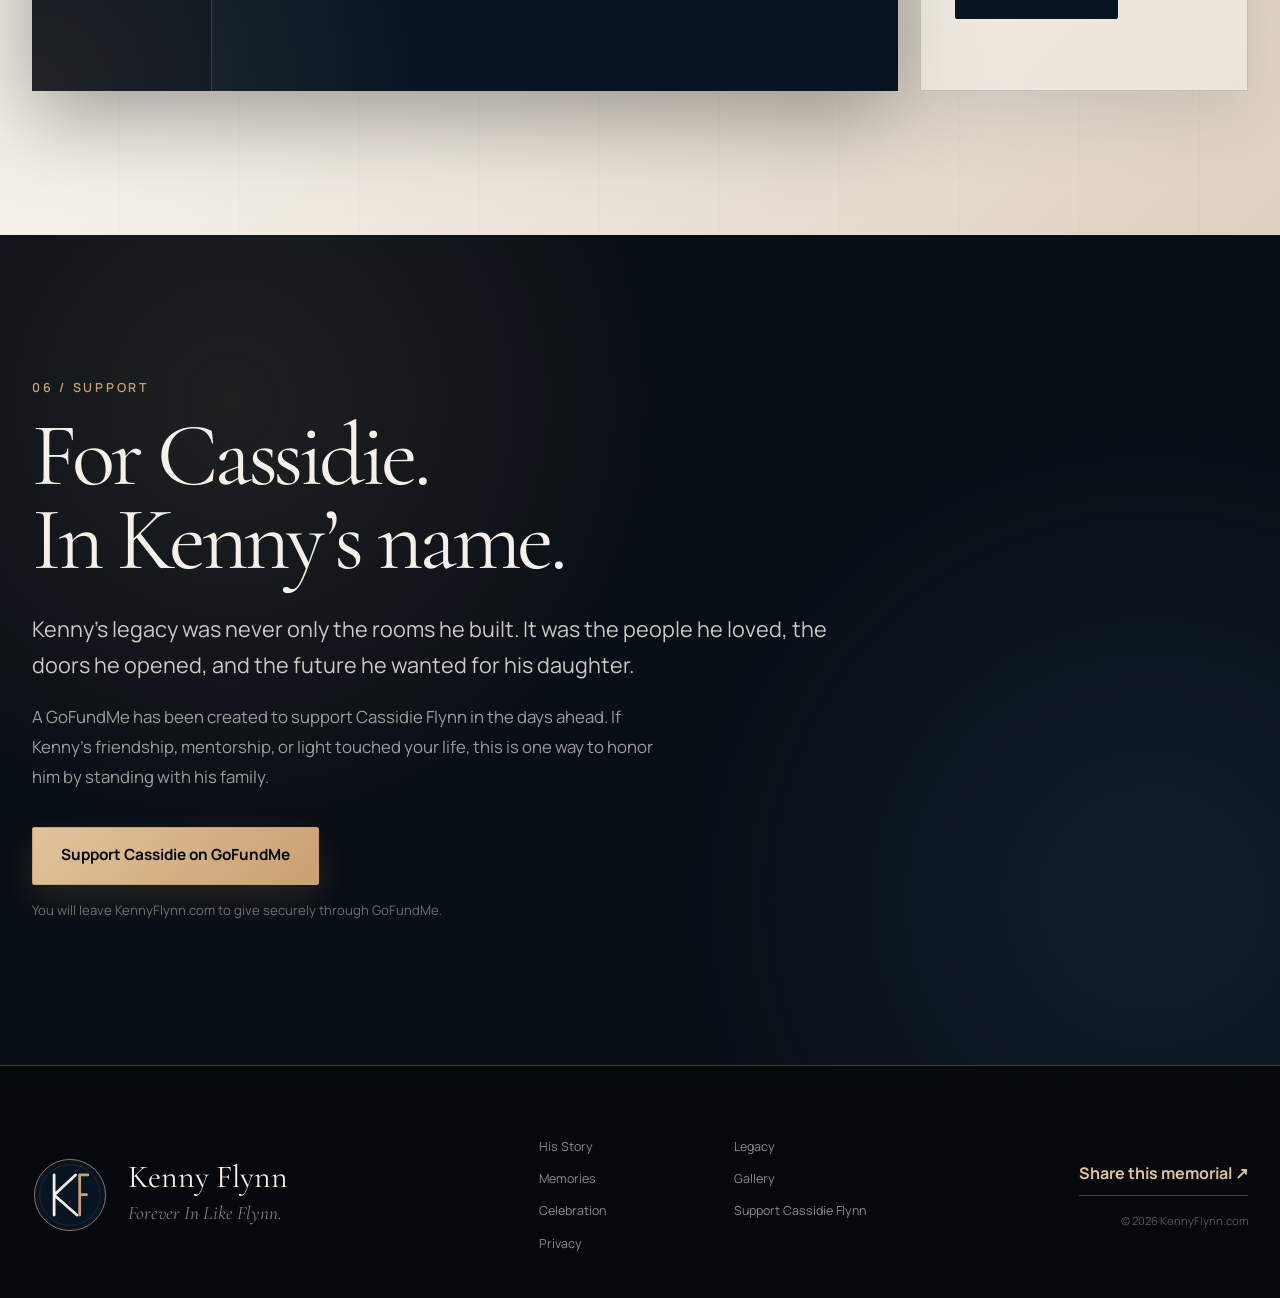
==== commit dba44fda: "Update Kenny’s story with Vision and In Like Flynn. Expand his remembered-for list to include In Lik" ====
--- a/index.html
+++ b/index.html
@@ -112,7 +112,7 @@
         <div class="story-grid">
           <div class="story-copy reveal">
             <p class="lead">Kenny Flynn helped define an unforgettable chapter of Atlanta nightlife.</p>
-            <p>As the owner of Club Esso and a fixture in the city’s entertainment world, he was remembered as an innovator, connector, and mentor who understood that the magic of a room began with its people.</p>
+            <p>As the owner of club Esso, co-owner of Vision, owner of In Like Flynn entertainment, and a fixture in the city’s entertainment world, he was remembered as an innovator, connector, and mentor who understood that the magic of a room began with its people.</p>
             <p>His influence reached far beyond a guest list or a dance floor. Friends and peers remember the introductions, encouragement, loyalty, and moments of care that made him part of the city’s fabric.</p>
           </div>
 
@@ -120,9 +120,10 @@
             <p class="story-card-kicker">Remembered for</p>
             <ul class="story-facts">
               <li><span>01</span> Club Esso</li>
-              <li><span>02</span> Atlanta nightlife</li>
-              <li><span>03</span> Mentorship</li>
-              <li><span>04</span> Bringing people together</li>
+              <li><span>02</span> In Like Flynn Entertainment</li>
+              <li><span>03</span> Atlanta nightlife</li>
+              <li><span>04</span> Mentorship</li>
+              <li><span>05</span> Bringing people together</li>
             </ul>
             <p class="story-signoff">In Like Flynn</p>
           </aside>
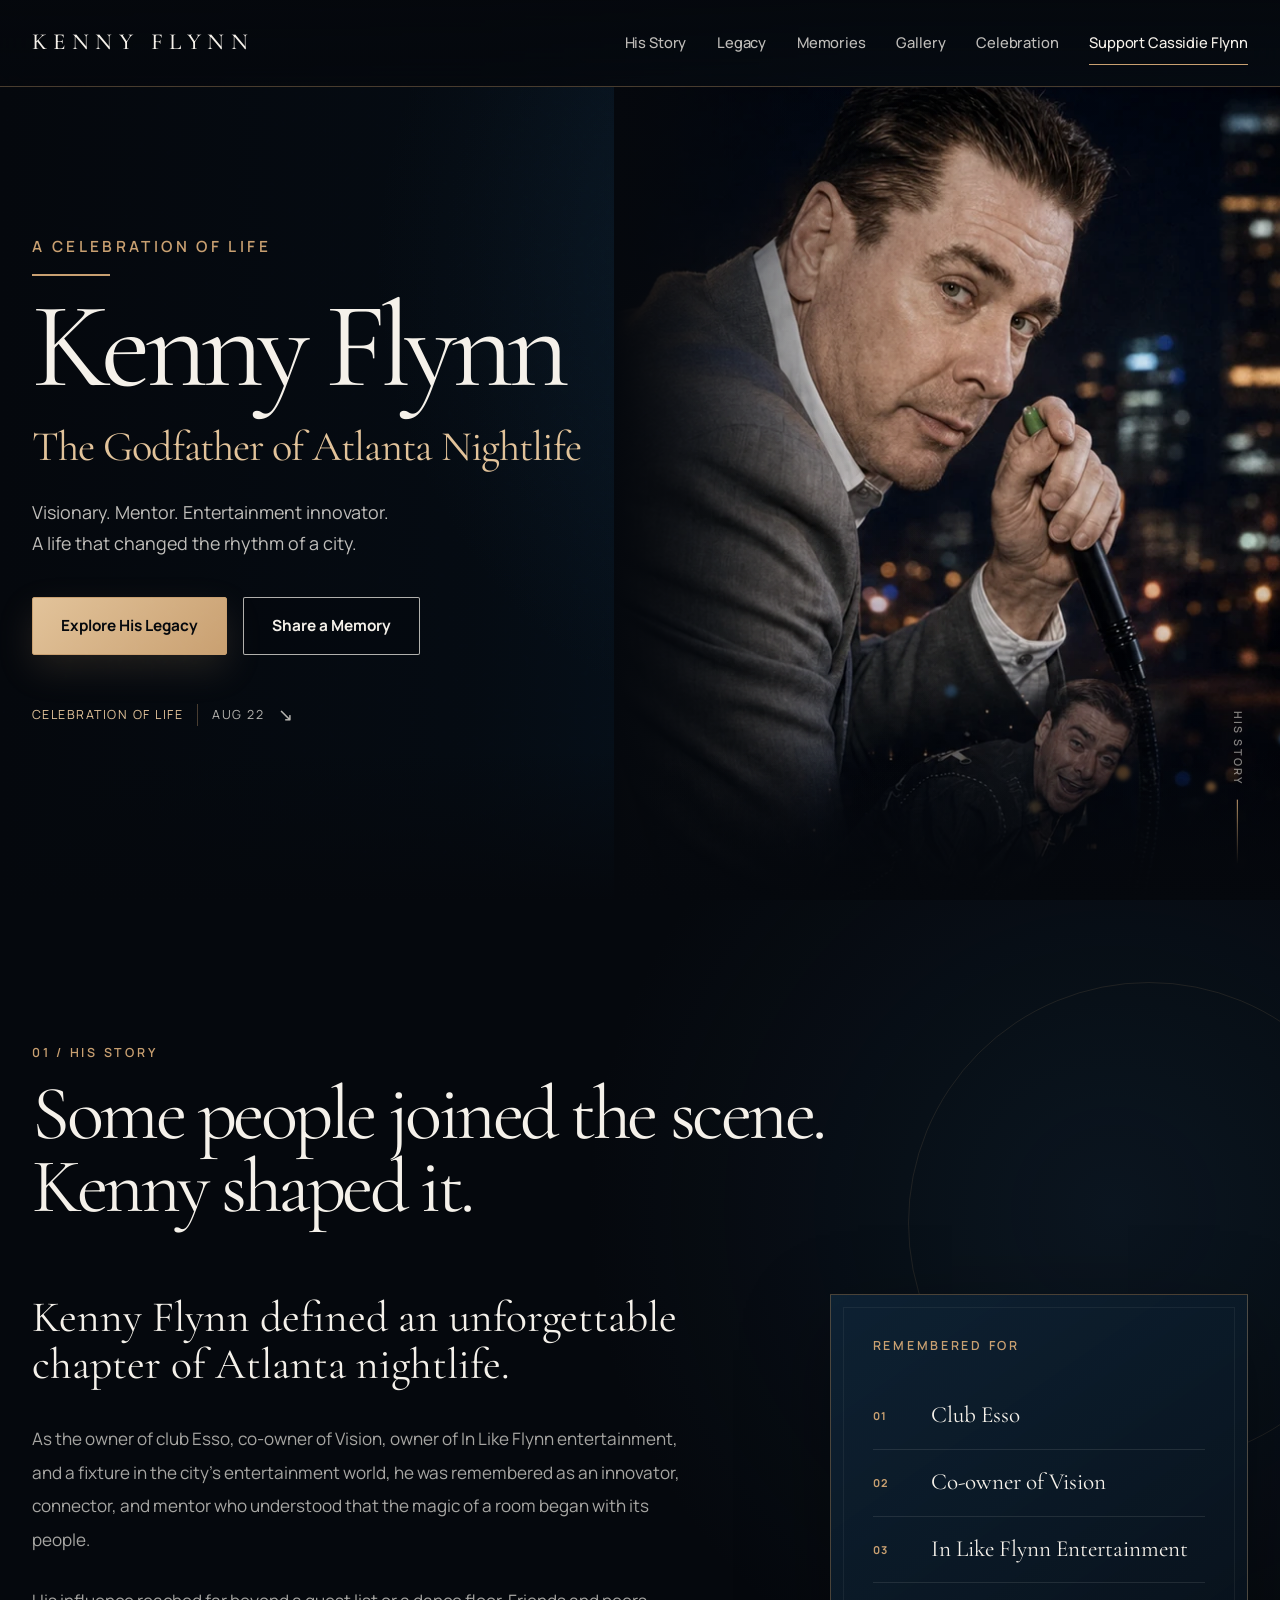
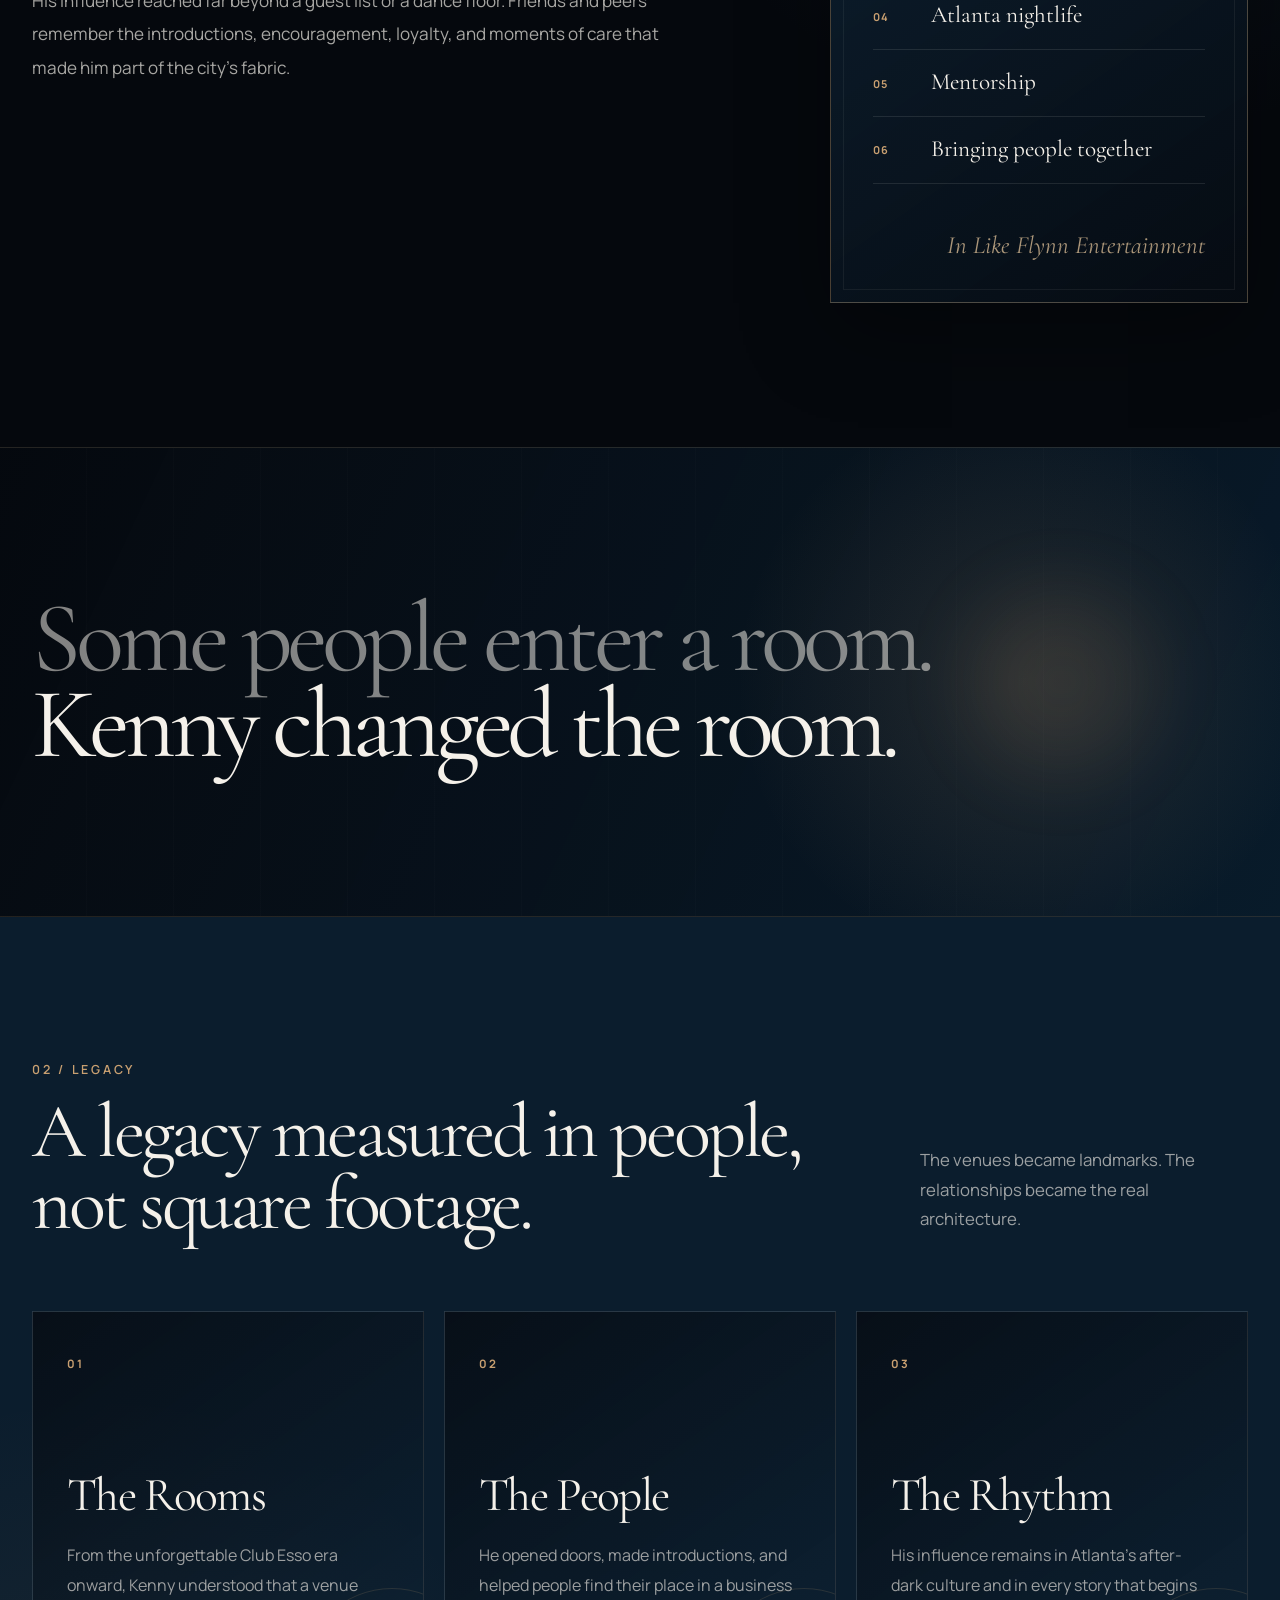
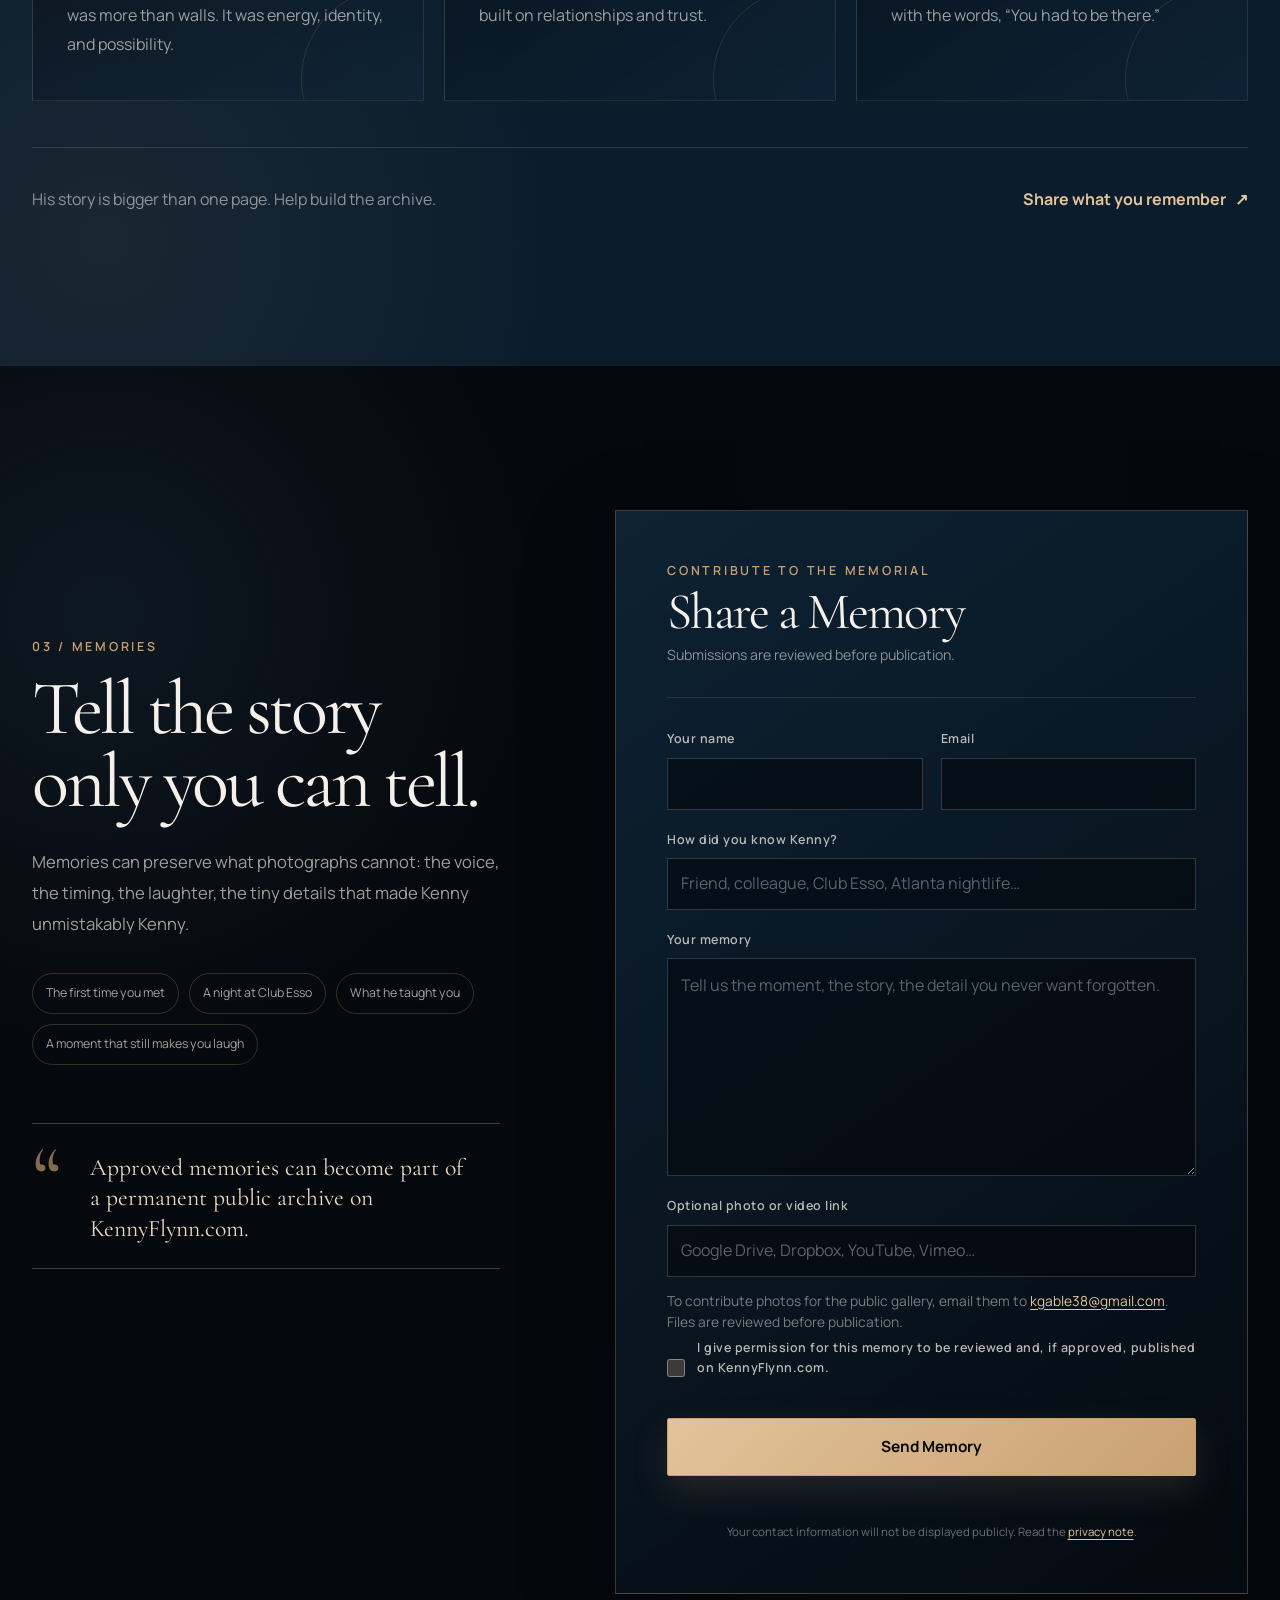
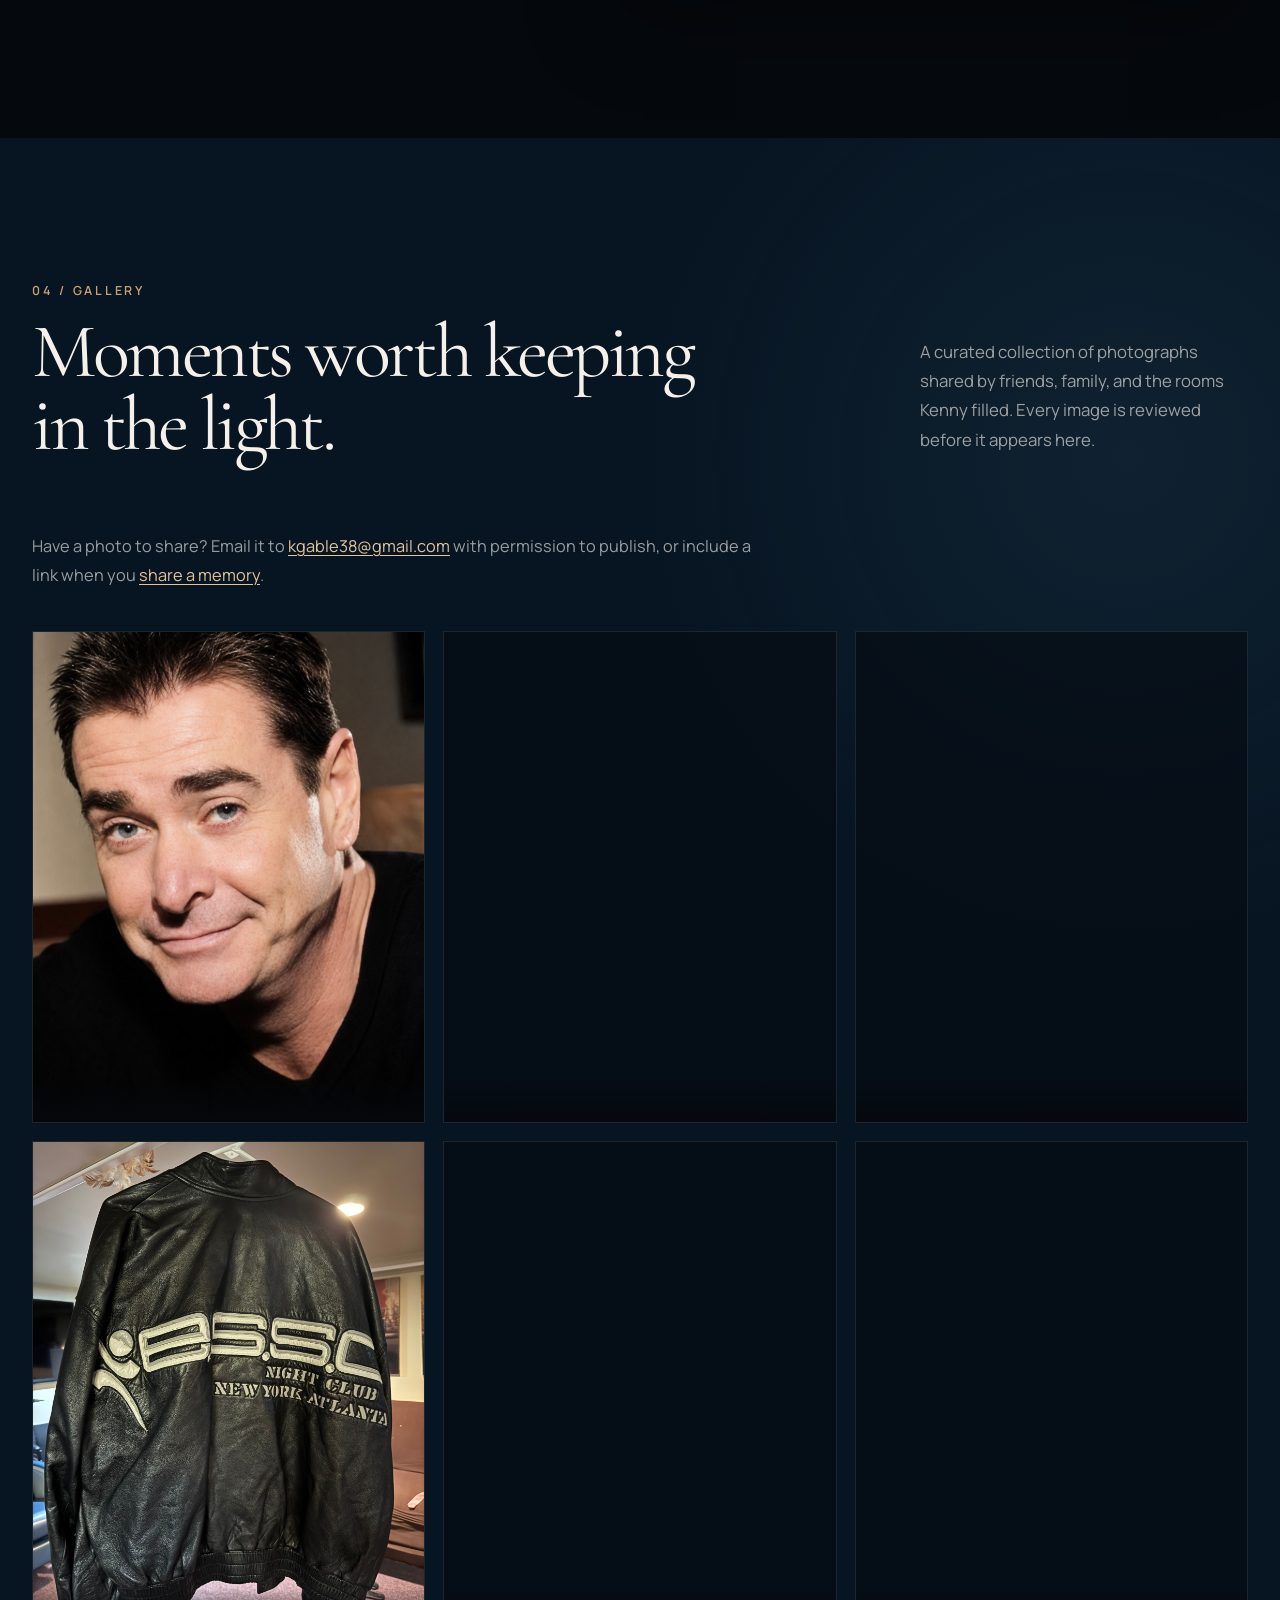
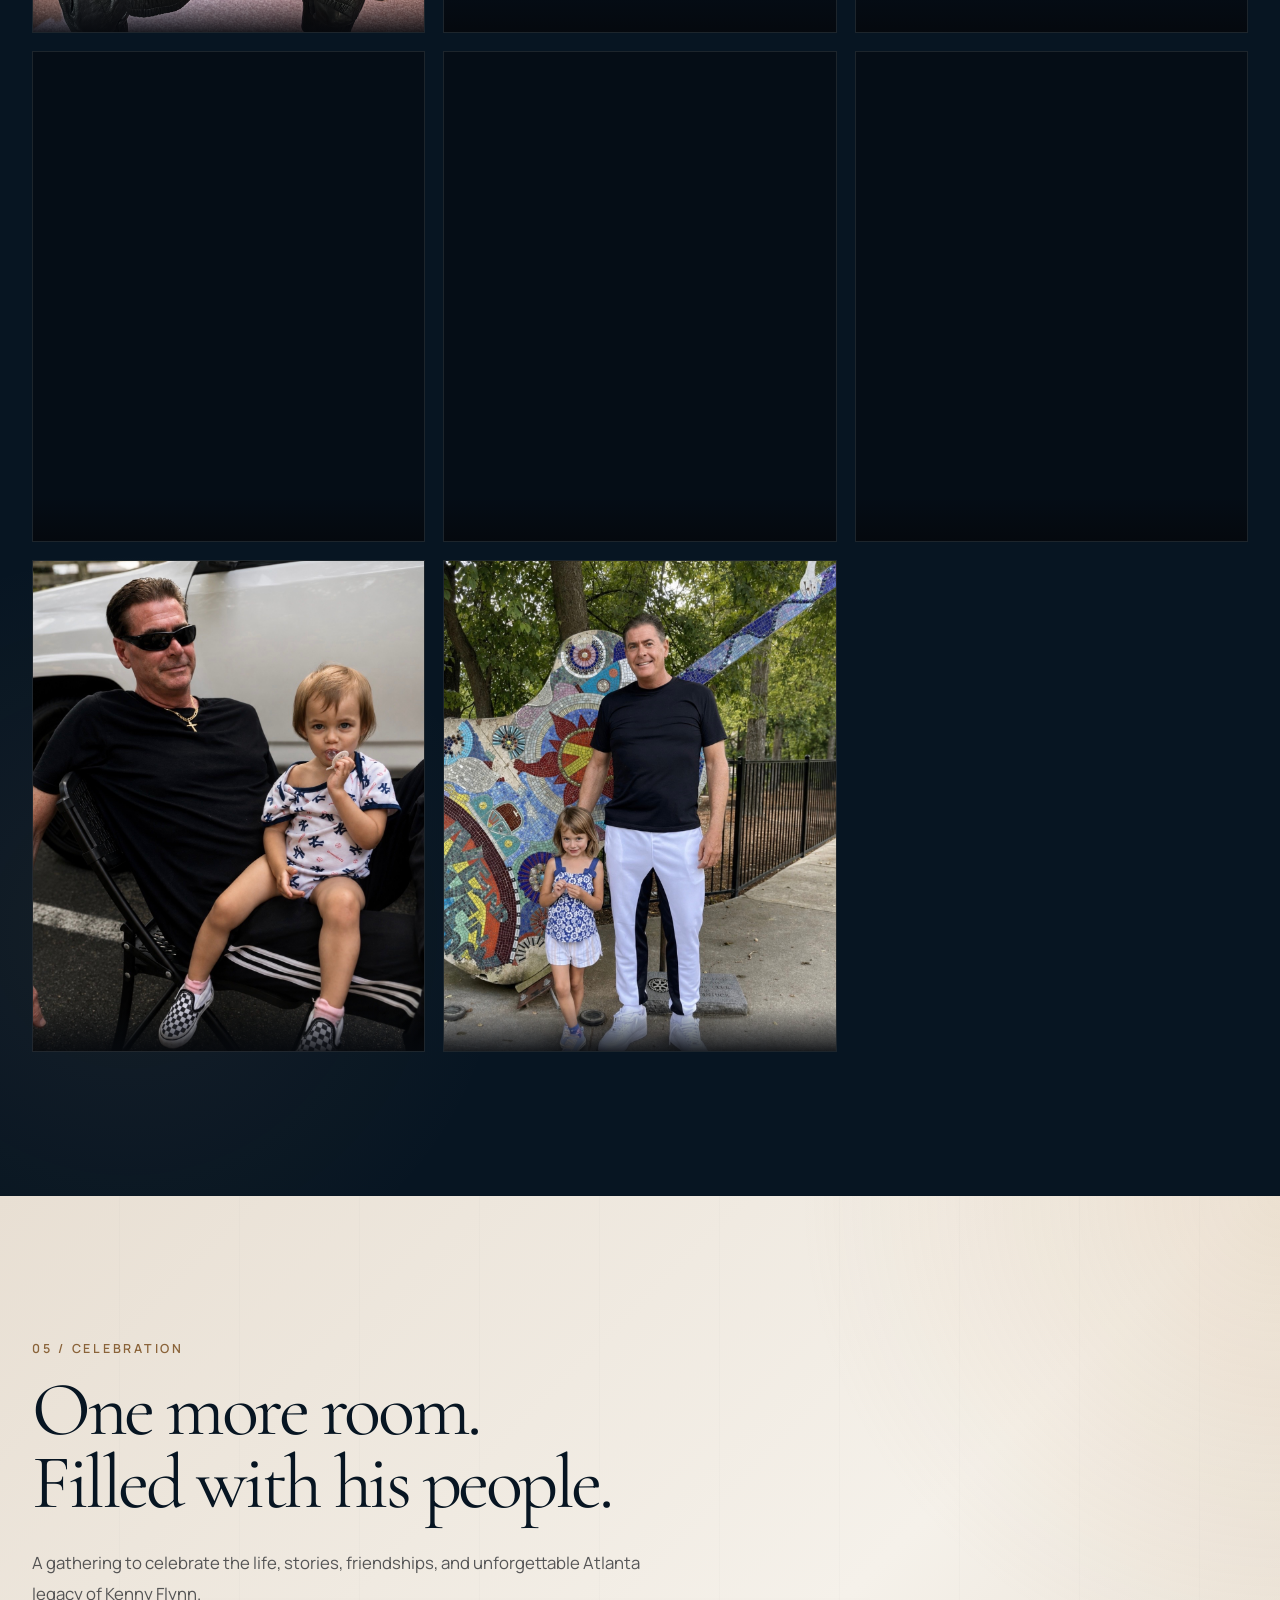
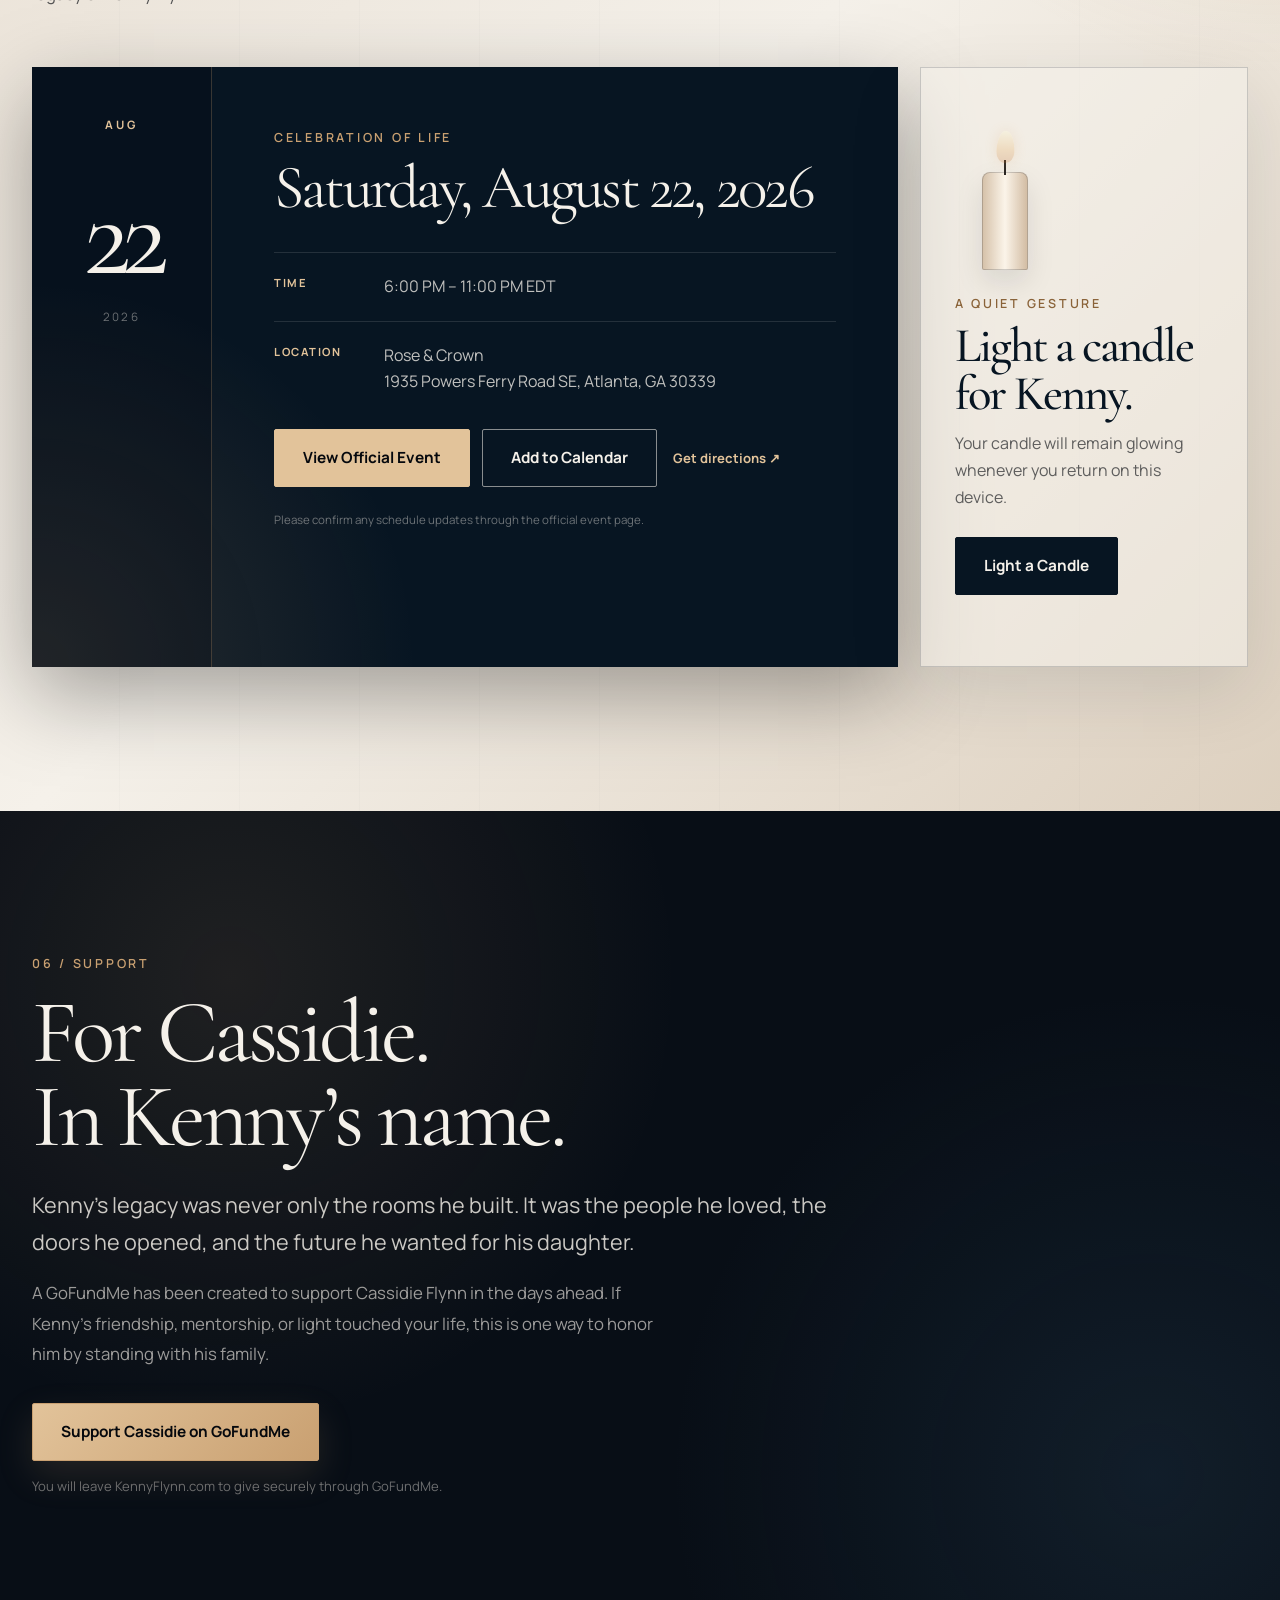
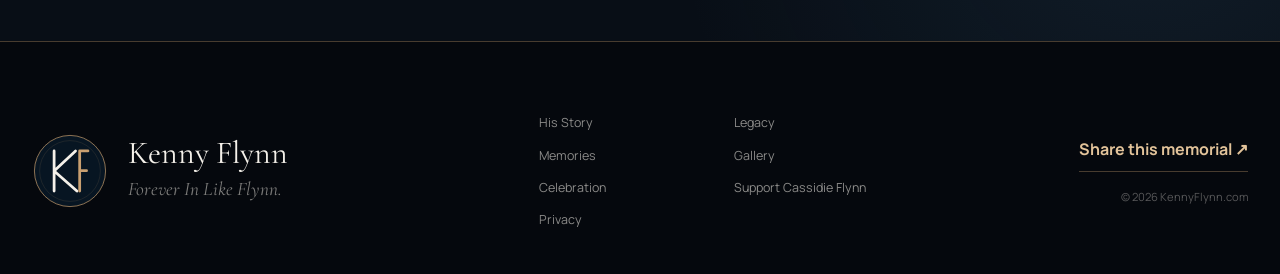
==== commit 56306db3: "Tighten His Story copy and expand Remembered for. Add Vision to the list and update the In Like Flyn" ====
--- a/index.html
+++ b/index.html
@@ -106,12 +106,12 @@
       <div class="section-shell">
         <div class="section-heading reveal">
           <p class="section-number">01 / His Story</p>
-          <h2 id="story-title">Some people joined the scene.<br>Kenny helped shape it.</h2>
+          <h2 id="story-title">Some people joined the scene.<br>Kenny shaped it.</h2>
         </div>
 
         <div class="story-grid">
           <div class="story-copy reveal">
-            <p class="lead">Kenny Flynn helped define an unforgettable chapter of Atlanta nightlife.</p>
+            <p class="lead">Kenny Flynn defined an unforgettable chapter of Atlanta nightlife.</p>
             <p>As the owner of club Esso, co-owner of Vision, owner of In Like Flynn entertainment, and a fixture in the city’s entertainment world, he was remembered as an innovator, connector, and mentor who understood that the magic of a room began with its people.</p>
             <p>His influence reached far beyond a guest list or a dance floor. Friends and peers remember the introductions, encouragement, loyalty, and moments of care that made him part of the city’s fabric.</p>
           </div>
@@ -120,12 +120,13 @@
             <p class="story-card-kicker">Remembered for</p>
             <ul class="story-facts">
               <li><span>01</span> Club Esso</li>
-              <li><span>02</span> In Like Flynn Entertainment</li>
-              <li><span>03</span> Atlanta nightlife</li>
-              <li><span>04</span> Mentorship</li>
-              <li><span>05</span> Bringing people together</li>
+              <li><span>02</span> Co-owner of Vision</li>
+              <li><span>03</span> In Like Flynn Entertainment</li>
+              <li><span>04</span> Atlanta nightlife</li>
+              <li><span>05</span> Mentorship</li>
+              <li><span>06</span> Bringing people together</li>
             </ul>
-            <p class="story-signoff">In Like Flynn</p>
+            <p class="story-signoff">In Like Flynn Entertainment</p>
           </aside>
         </div>
       </div>
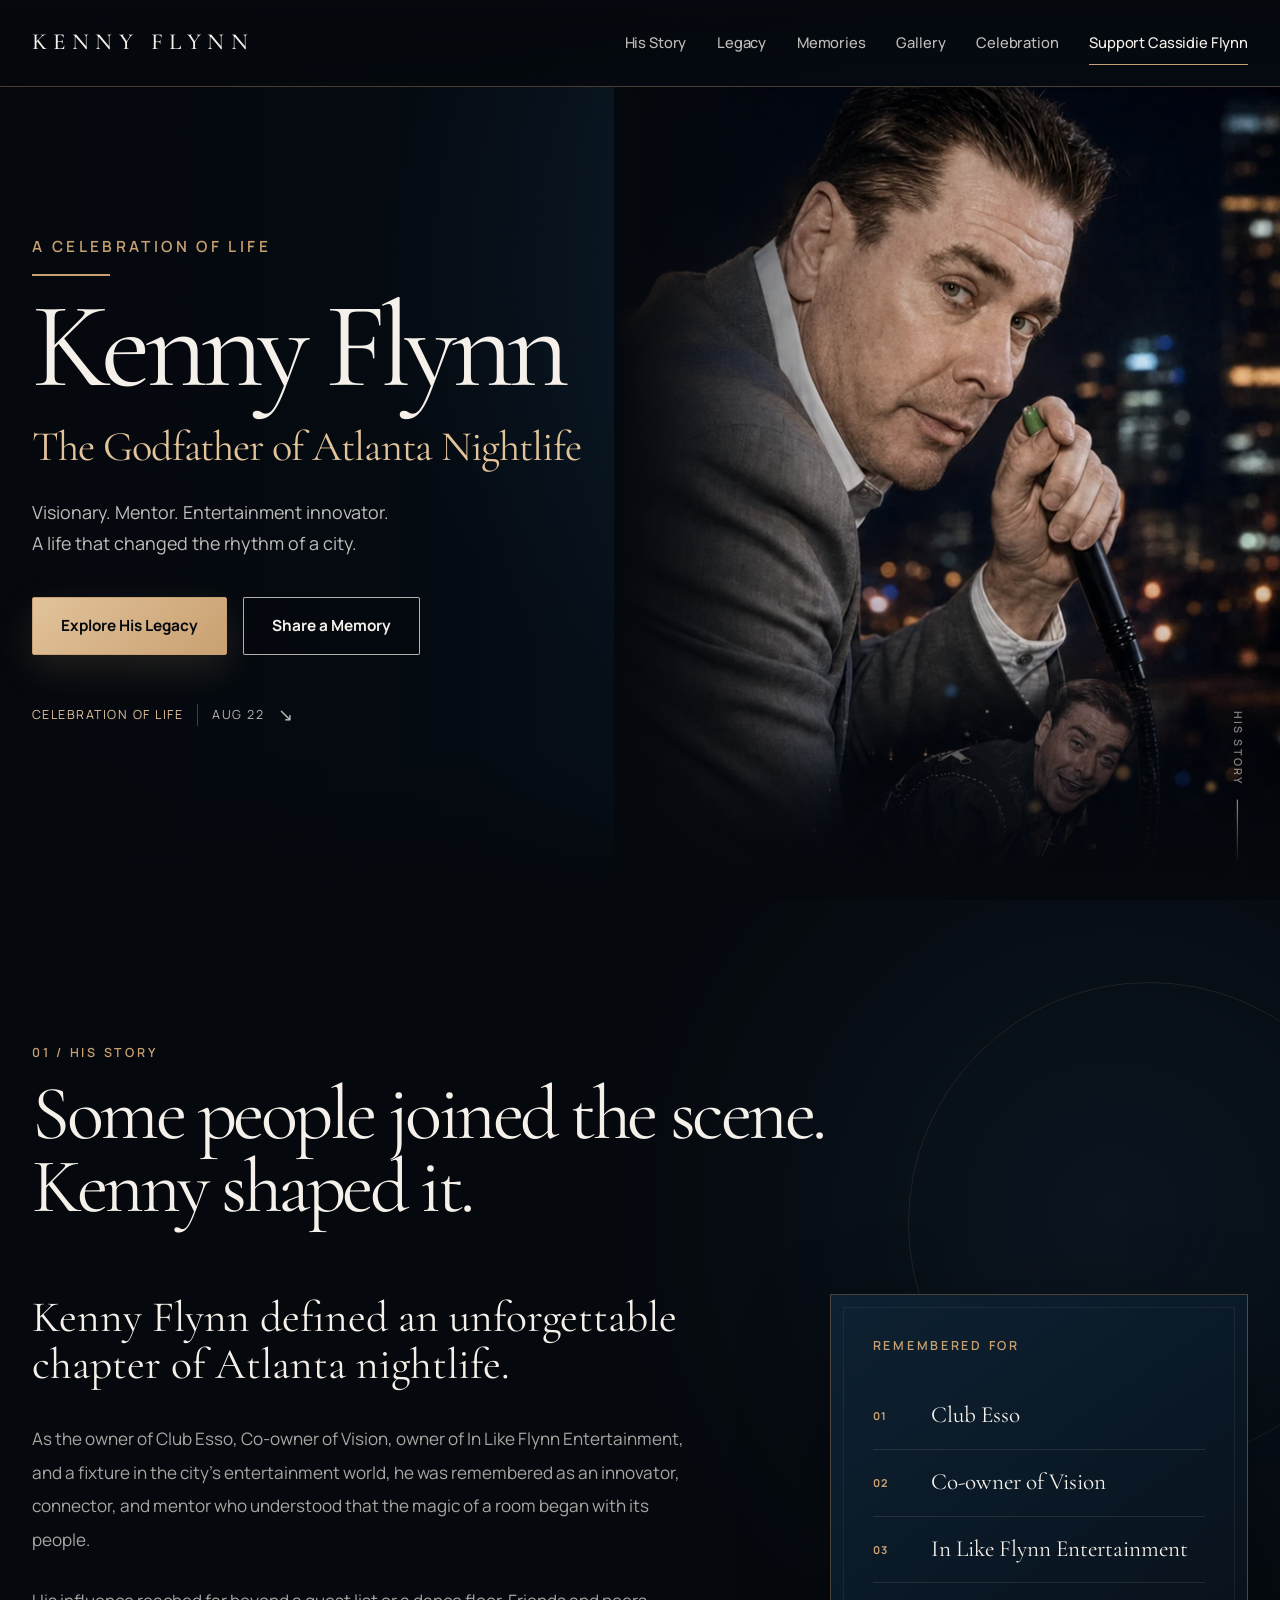
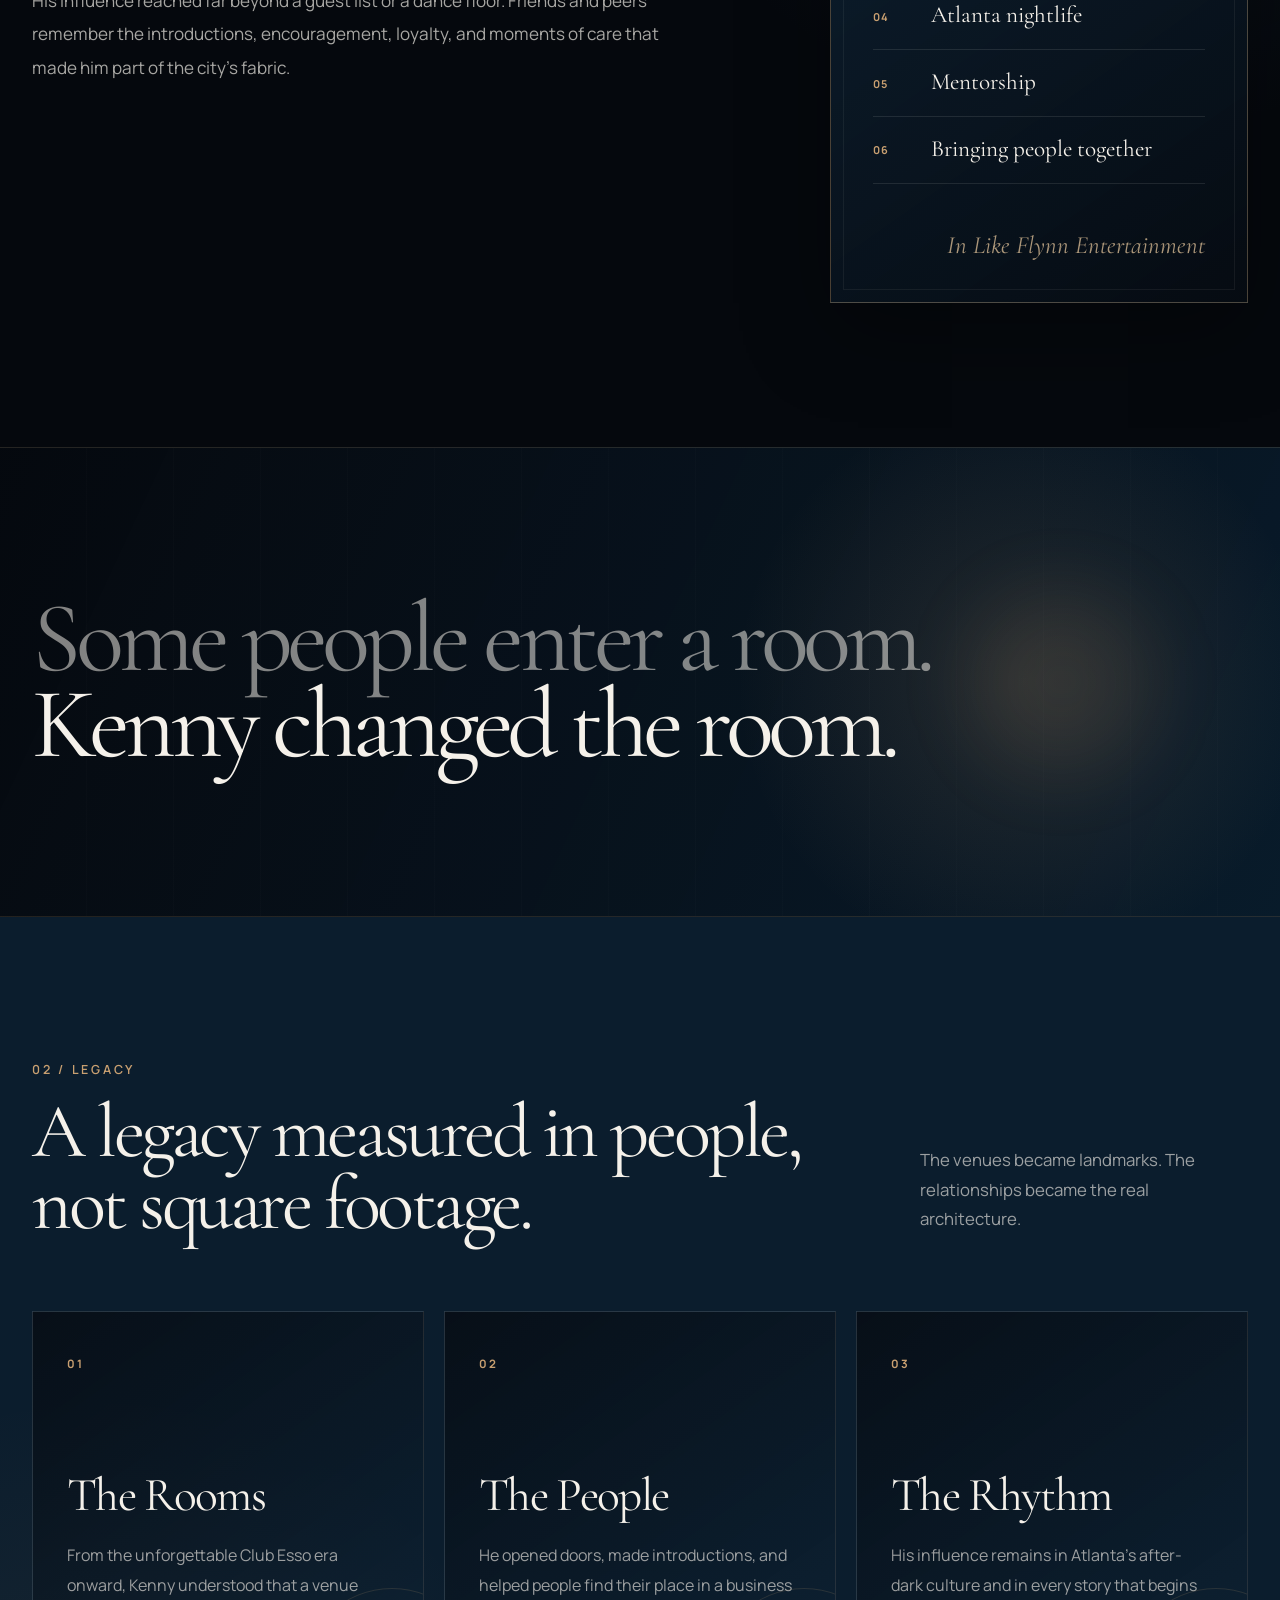
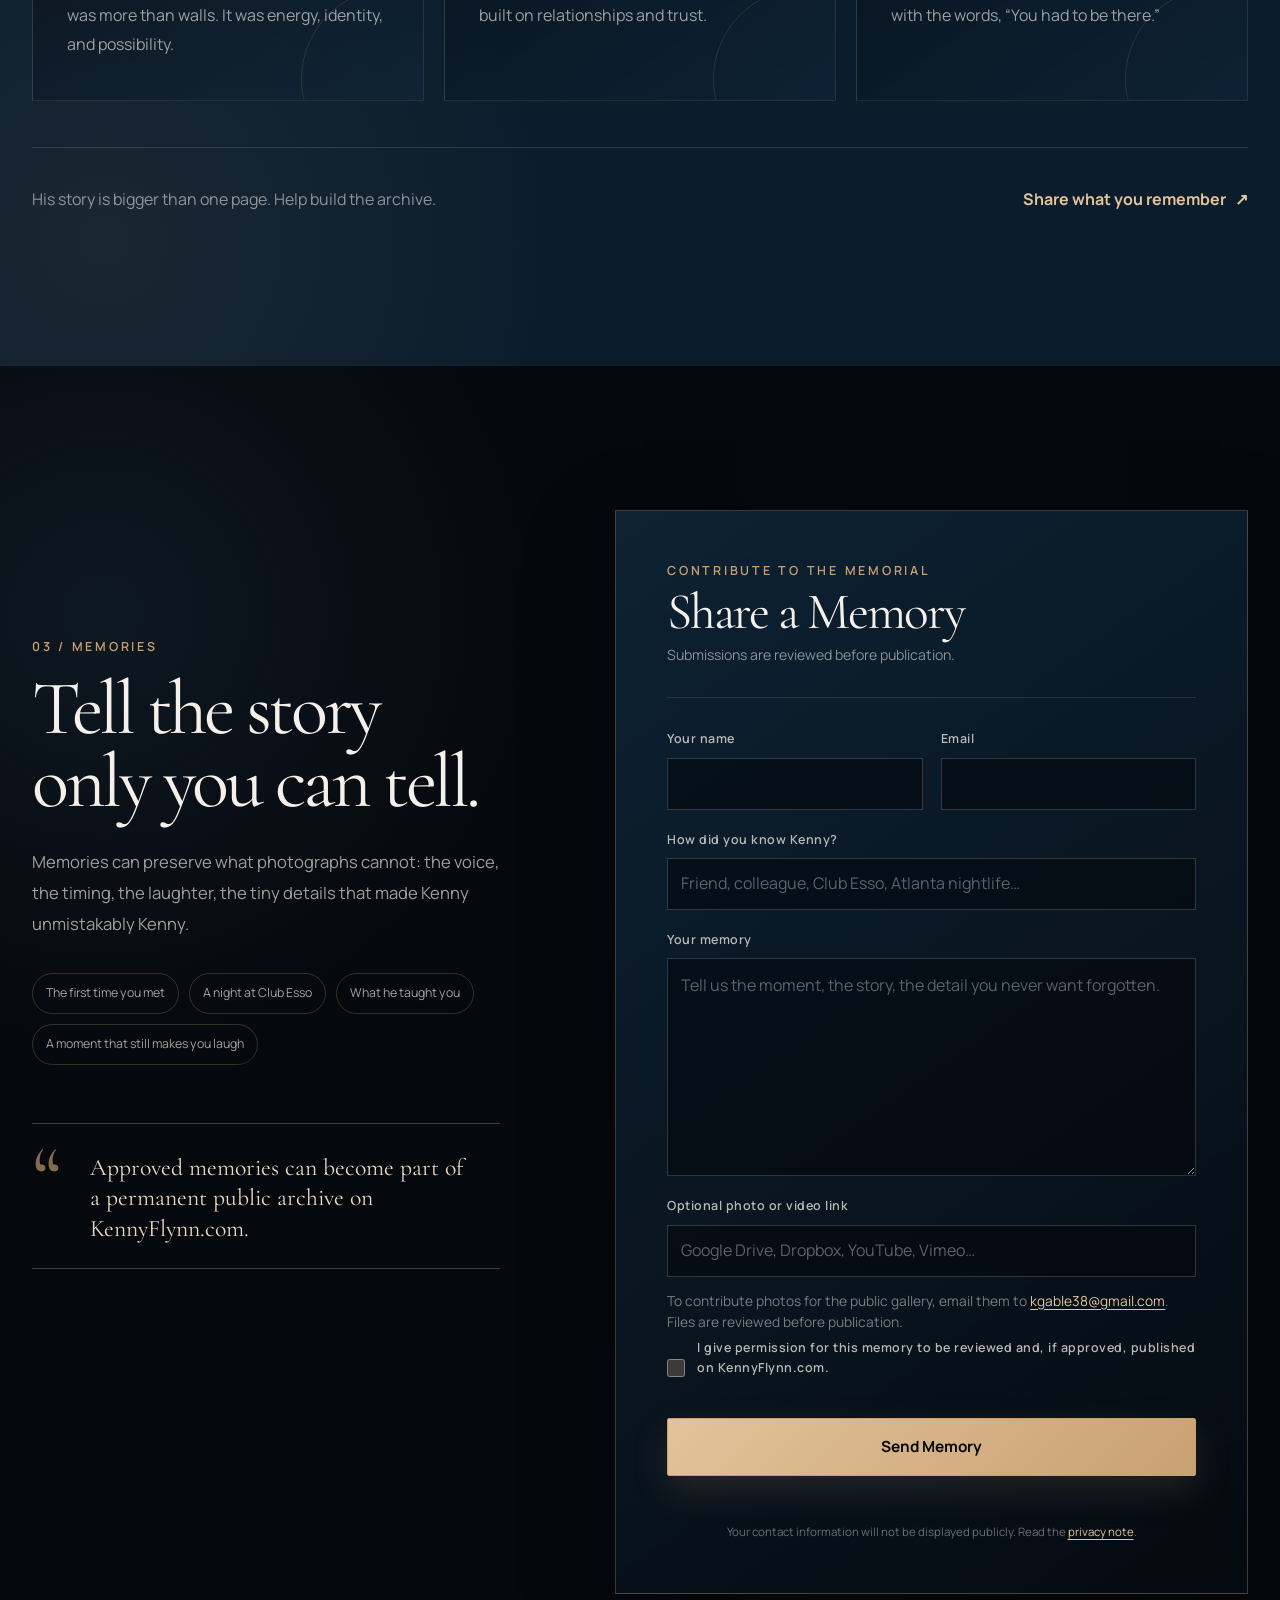
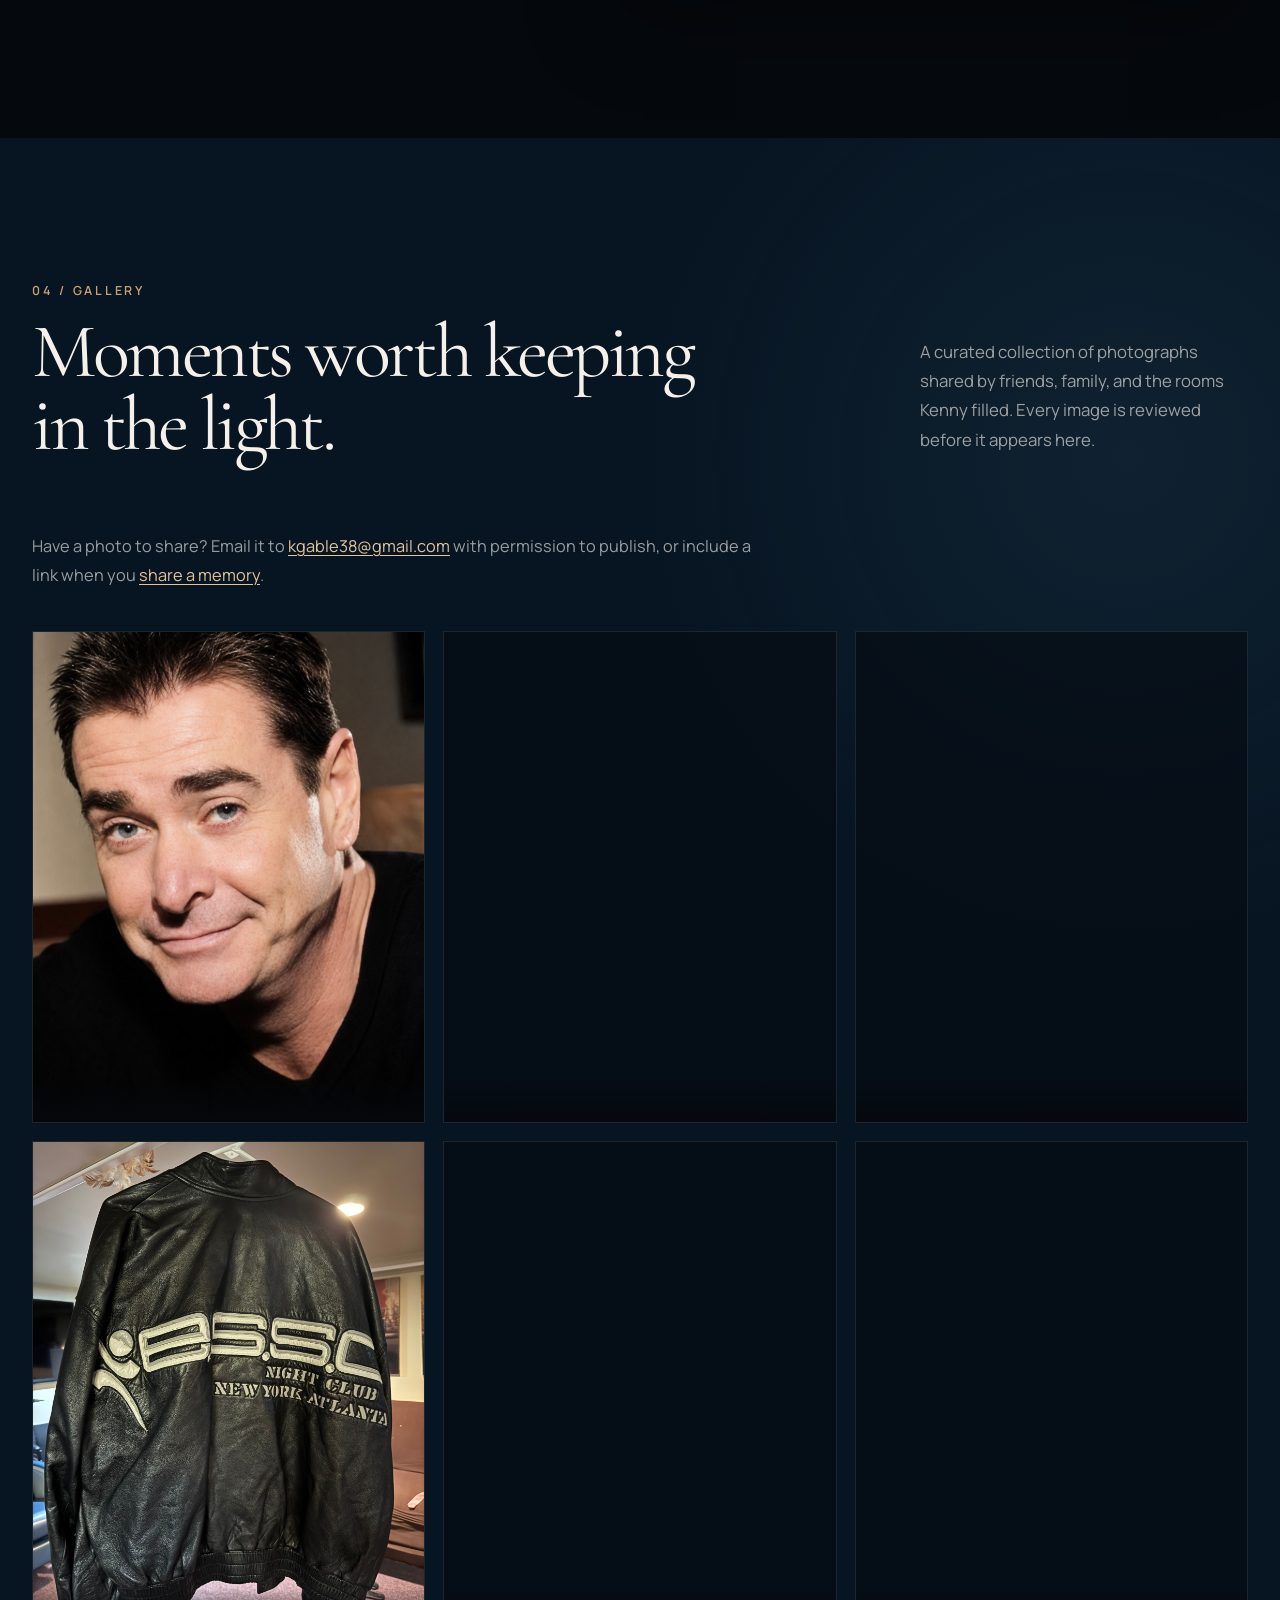
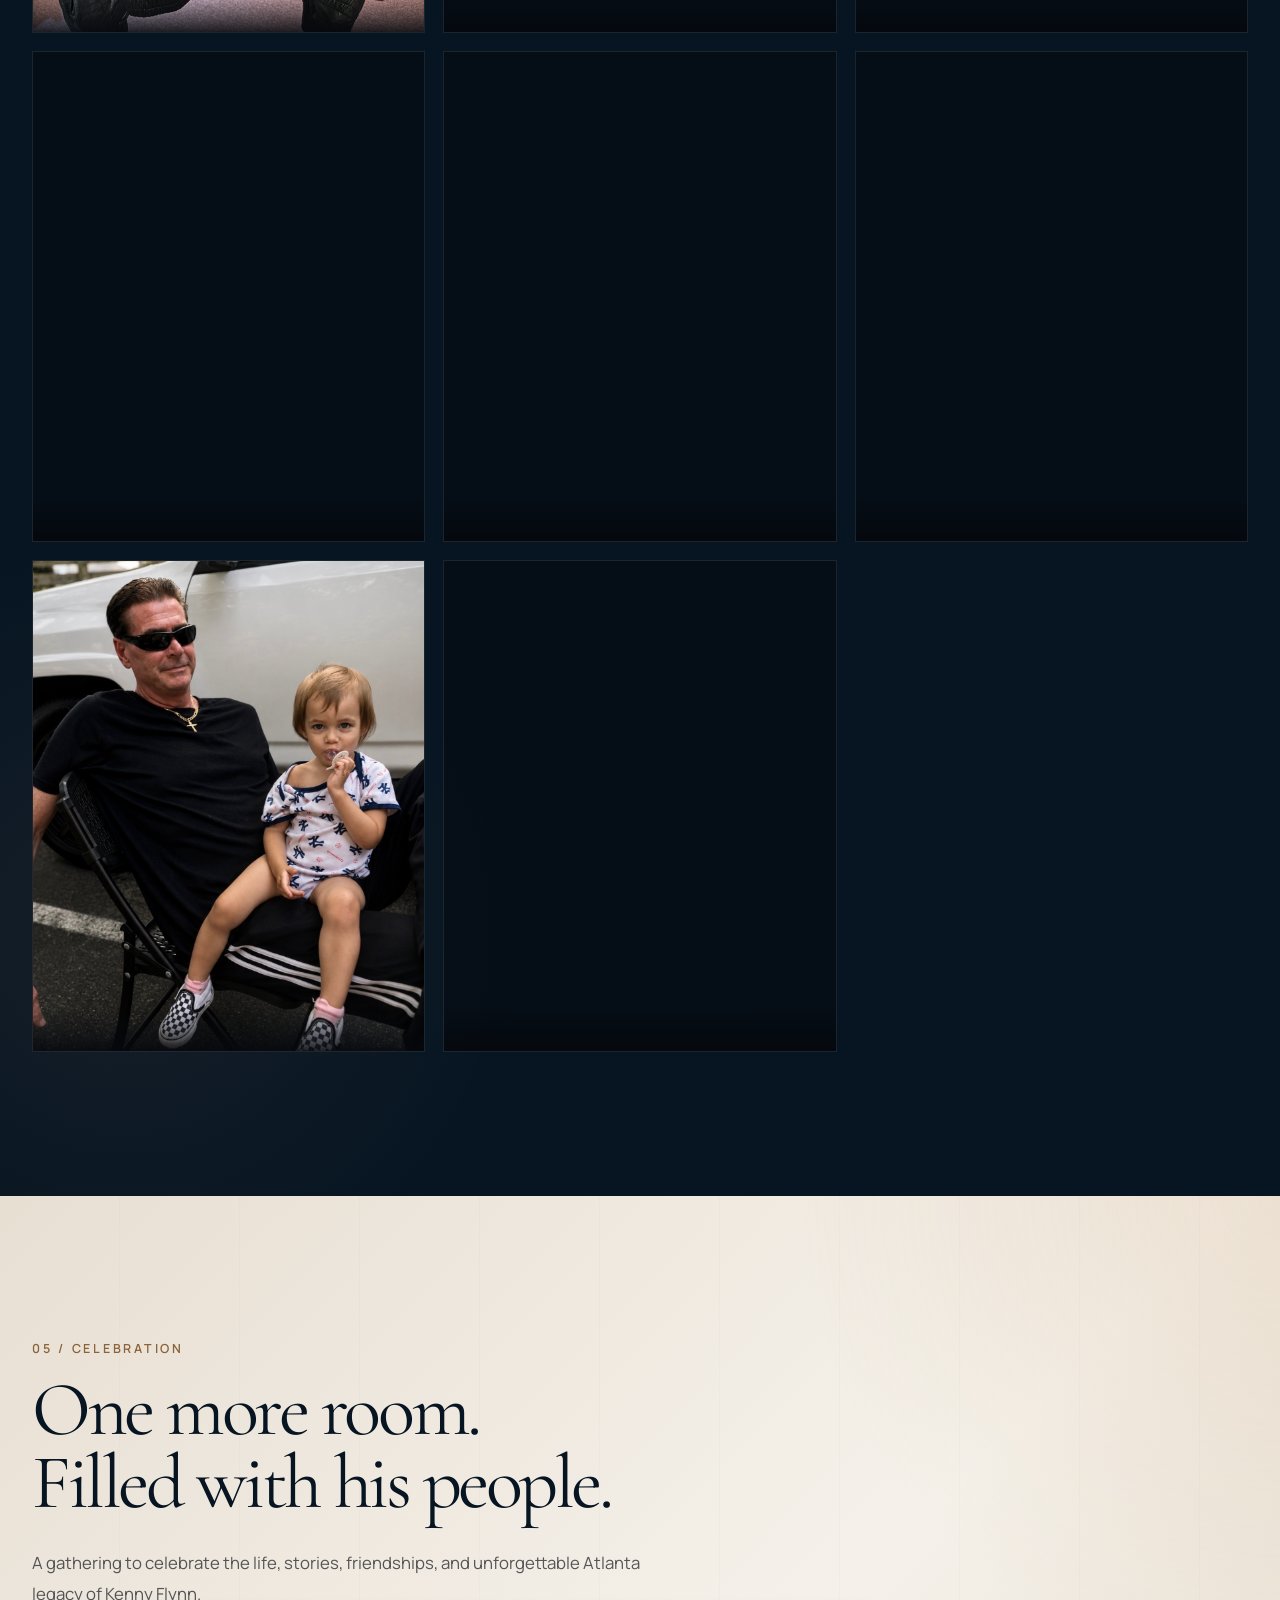
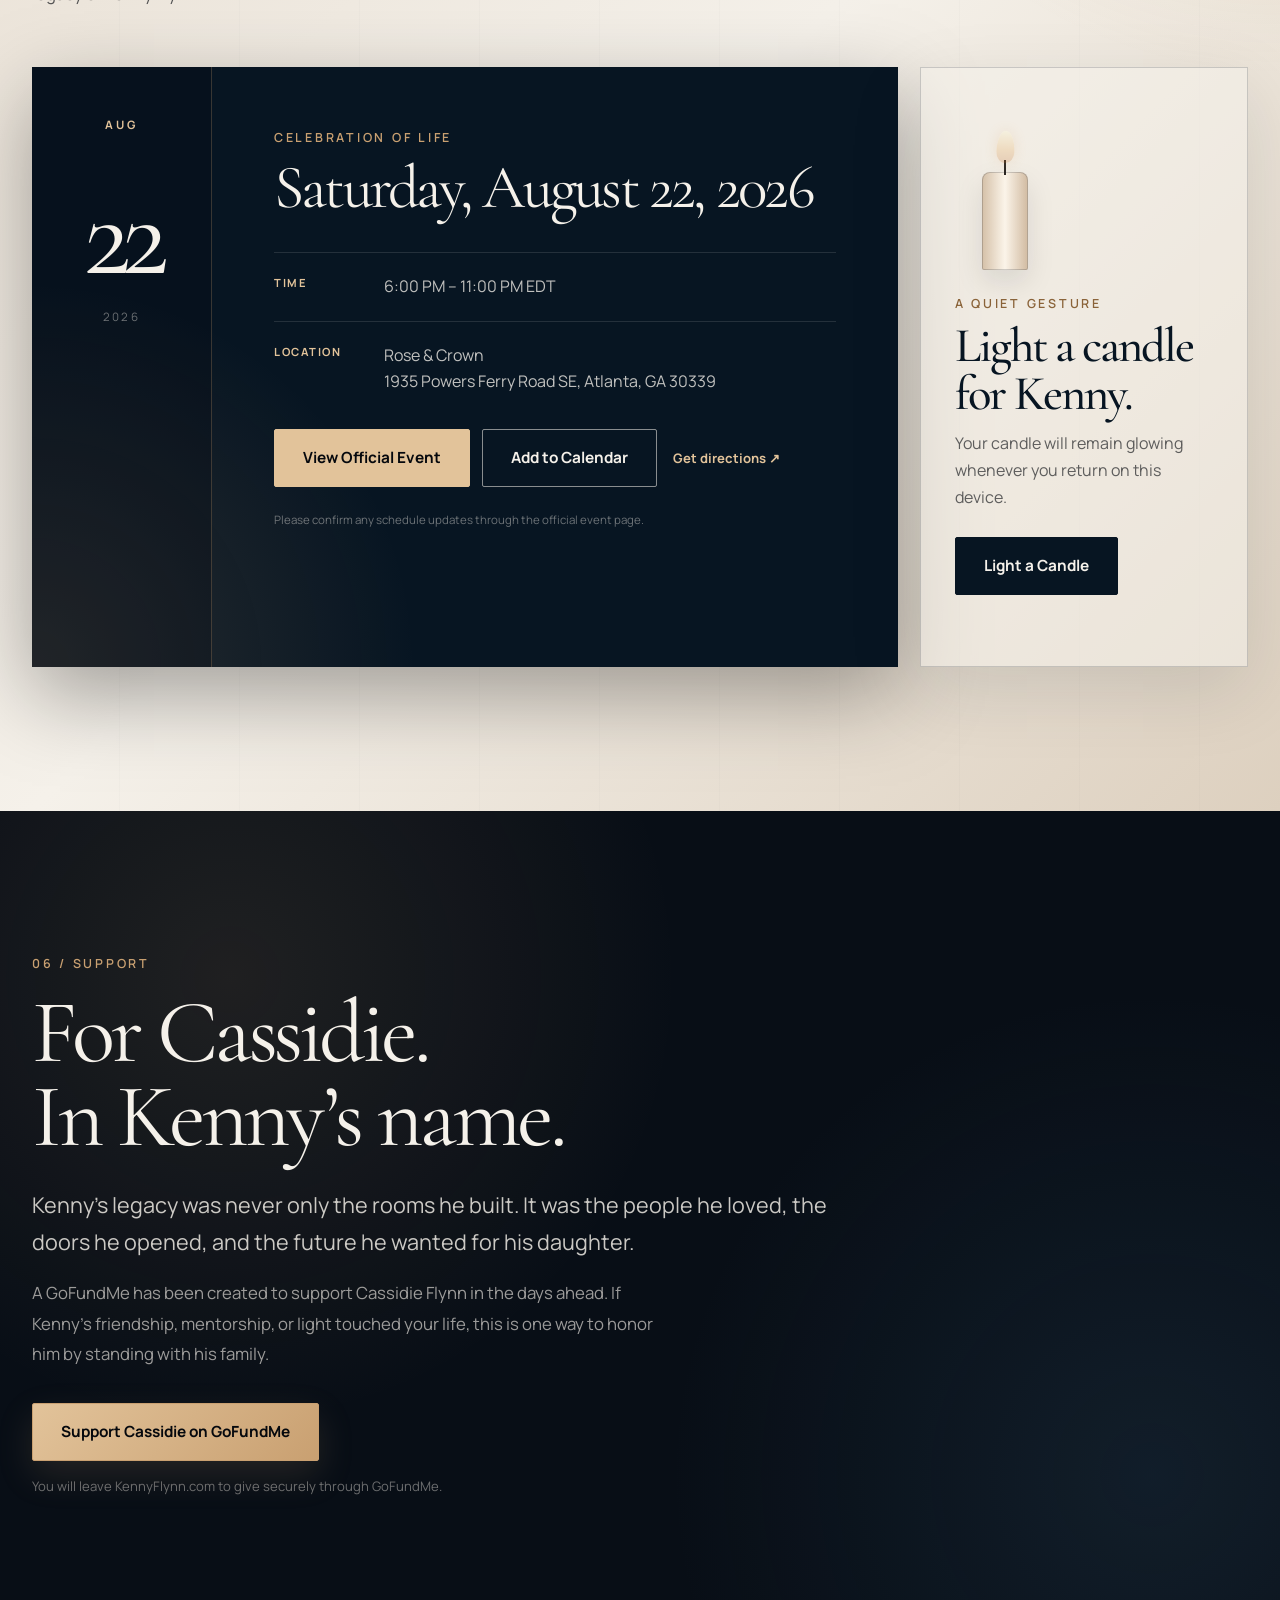
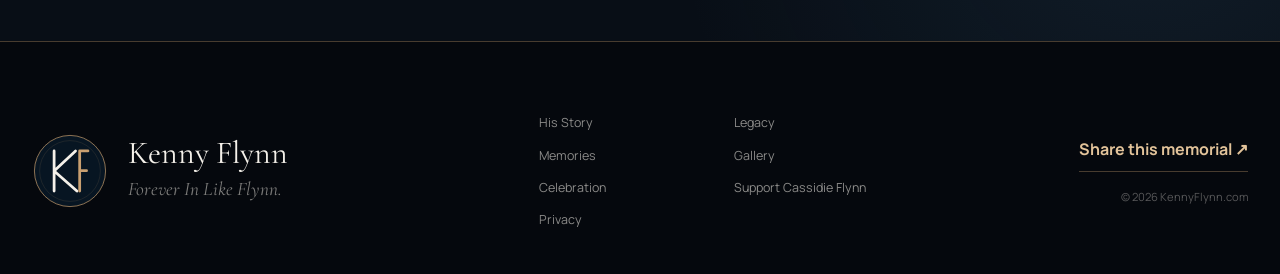
==== commit c1a9812b: "Polish His Story capitalization and remove draft privacy note. Co-authored-by: Cursor <cursoragent@c" ====
--- a/index.html
+++ b/index.html
@@ -112,7 +112,7 @@
         <div class="story-grid">
           <div class="story-copy reveal">
             <p class="lead">Kenny Flynn defined an unforgettable chapter of Atlanta nightlife.</p>
-            <p>As the owner of club Esso, co-owner of Vision, owner of In Like Flynn entertainment, and a fixture in the city’s entertainment world, he was remembered as an innovator, connector, and mentor who understood that the magic of a room began with its people.</p>
+            <p>As the owner of Club Esso, Co-owner of Vision, owner of In Like Flynn Entertainment, and a fixture in the city’s entertainment world, he was remembered as an innovator, connector, and mentor who understood that the magic of a room began with its people.</p>
             <p>His influence reached far beyond a guest list or a dance floor. Friends and peers remember the introductions, encouragement, loyalty, and moments of care that made him part of the city’s fabric.</p>
           </div>
 
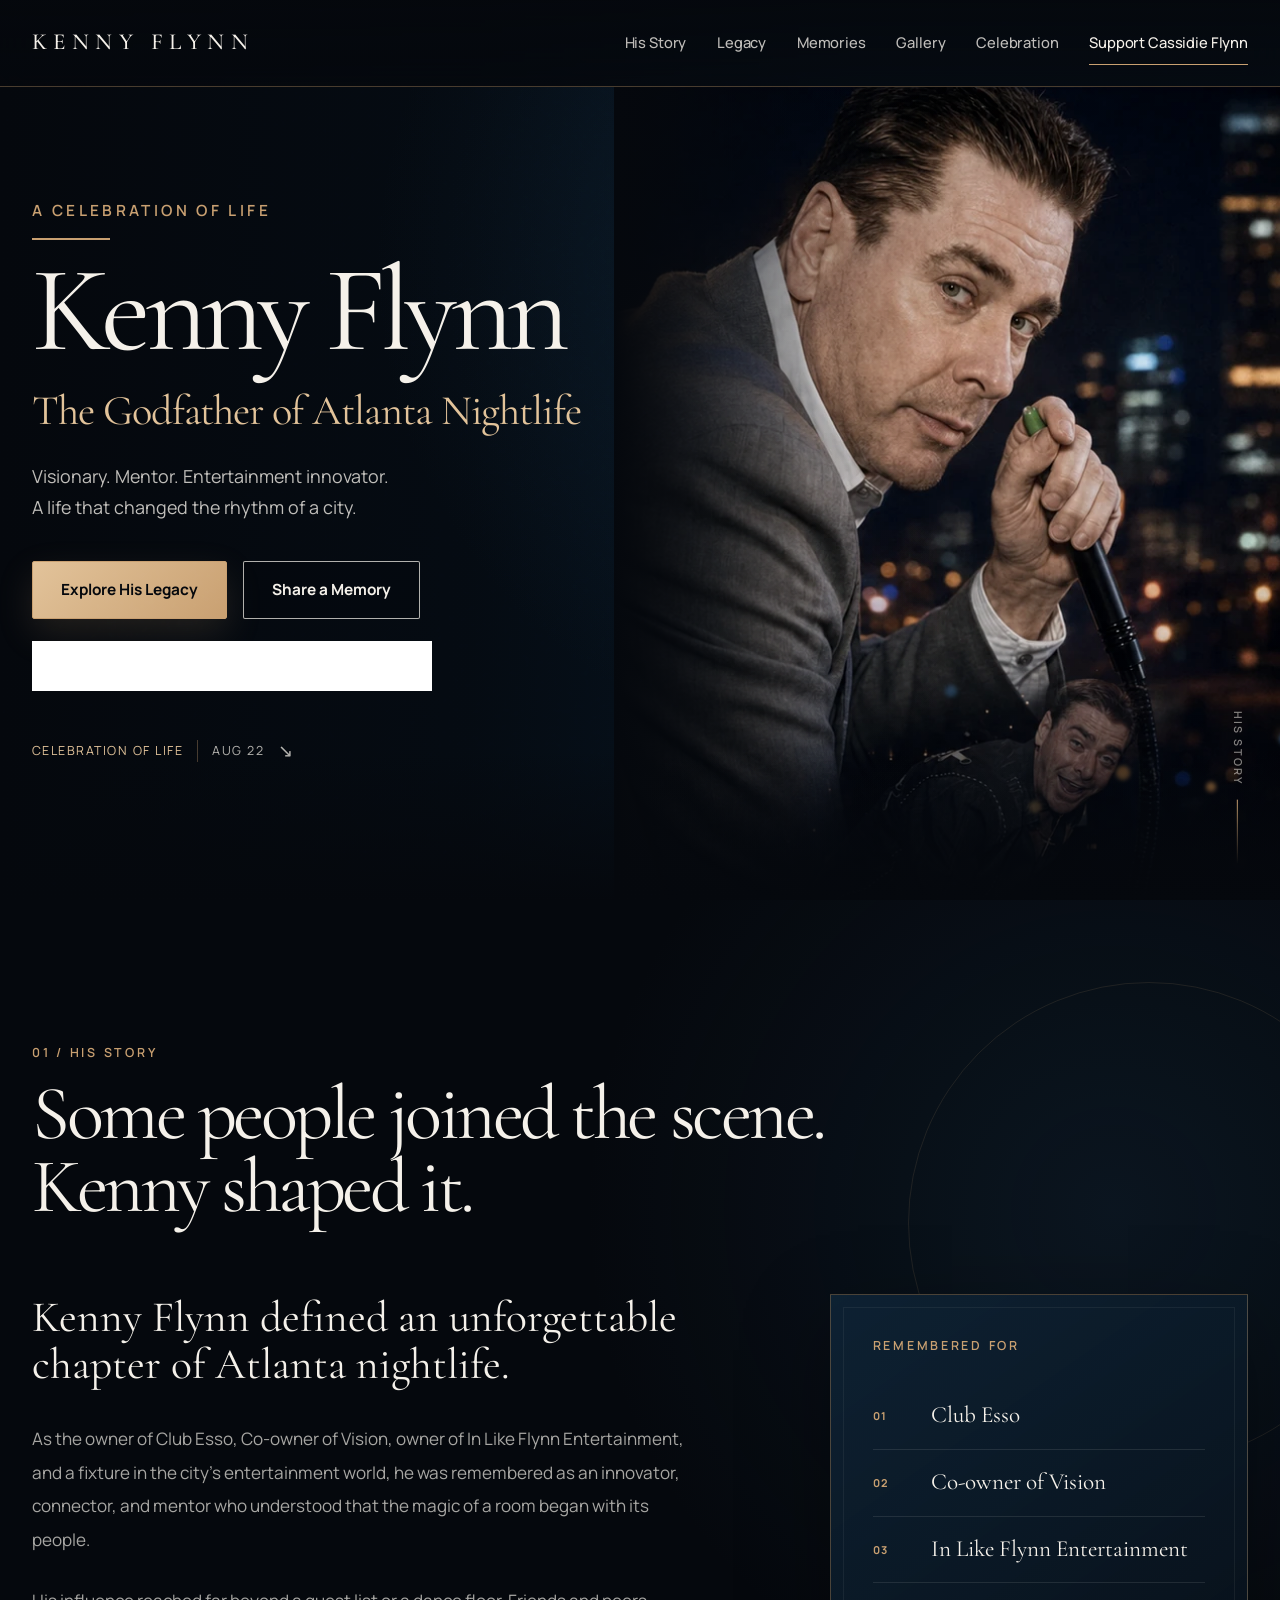
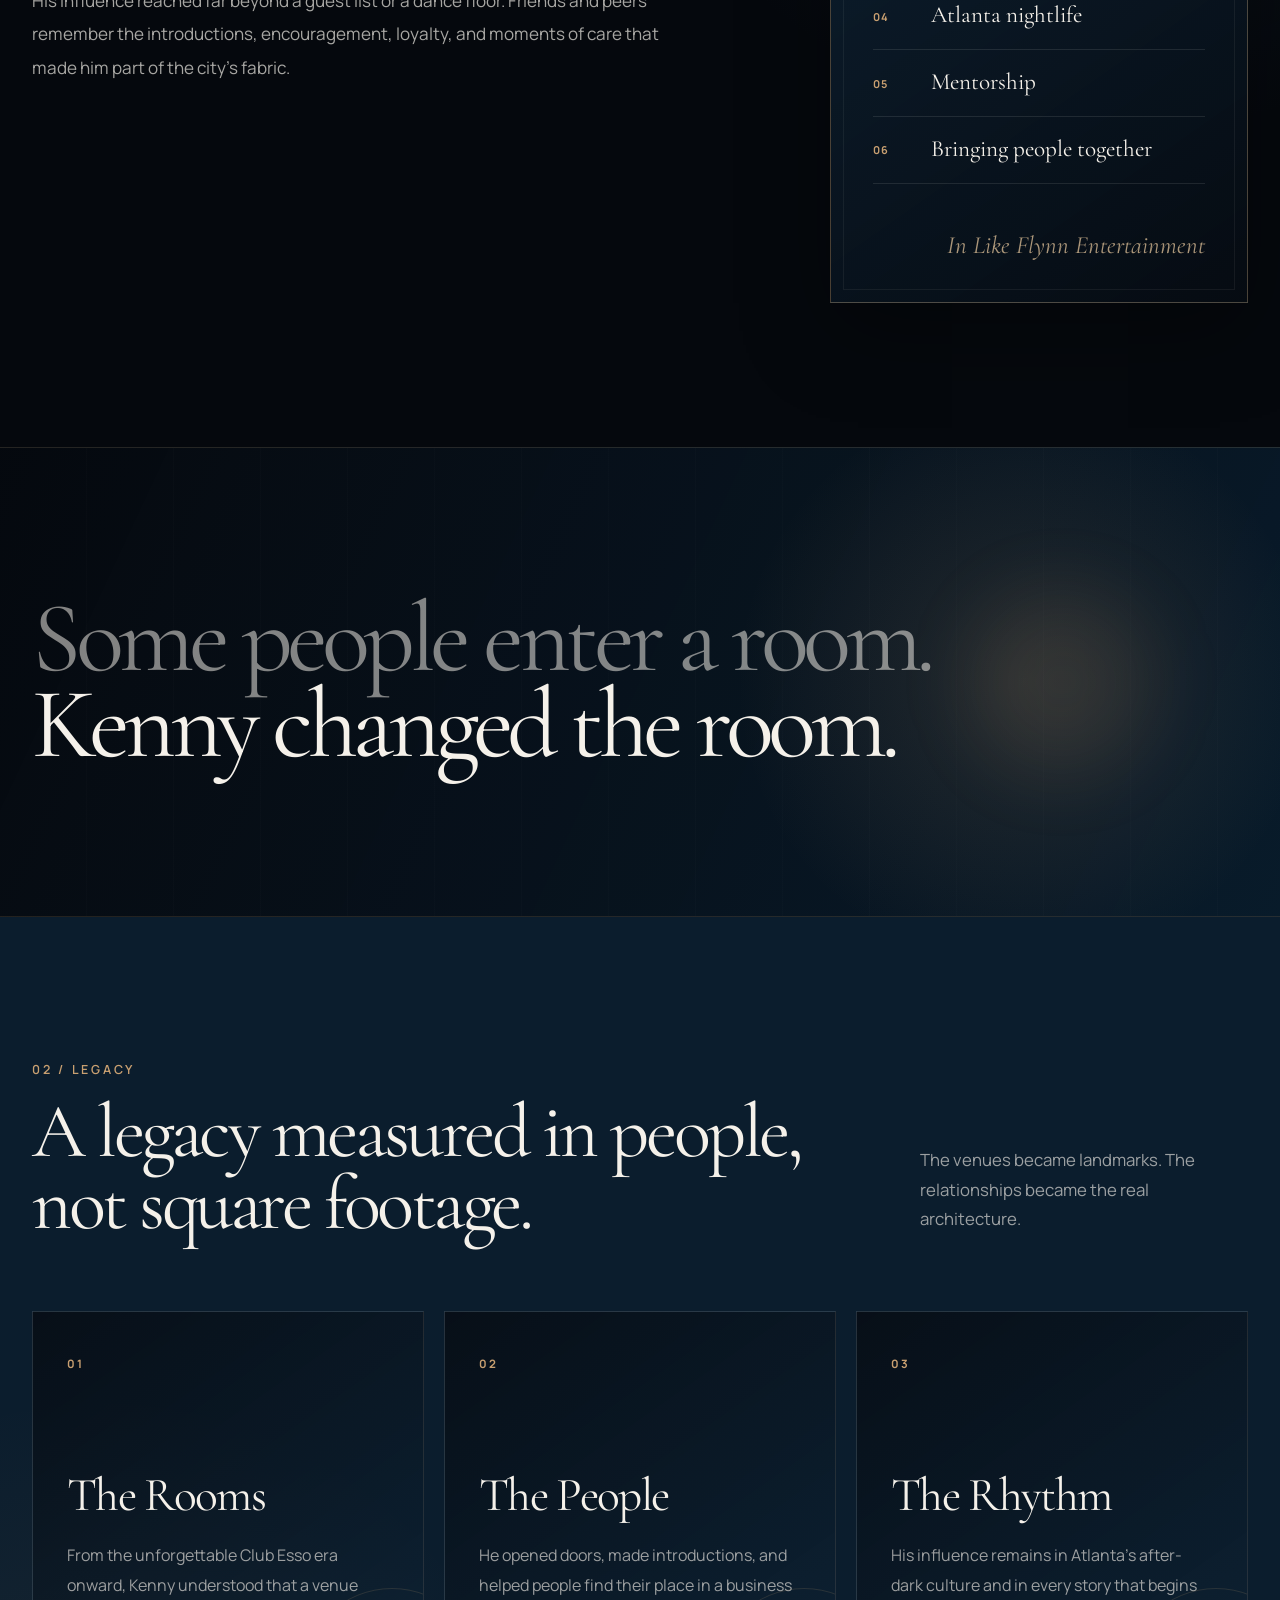
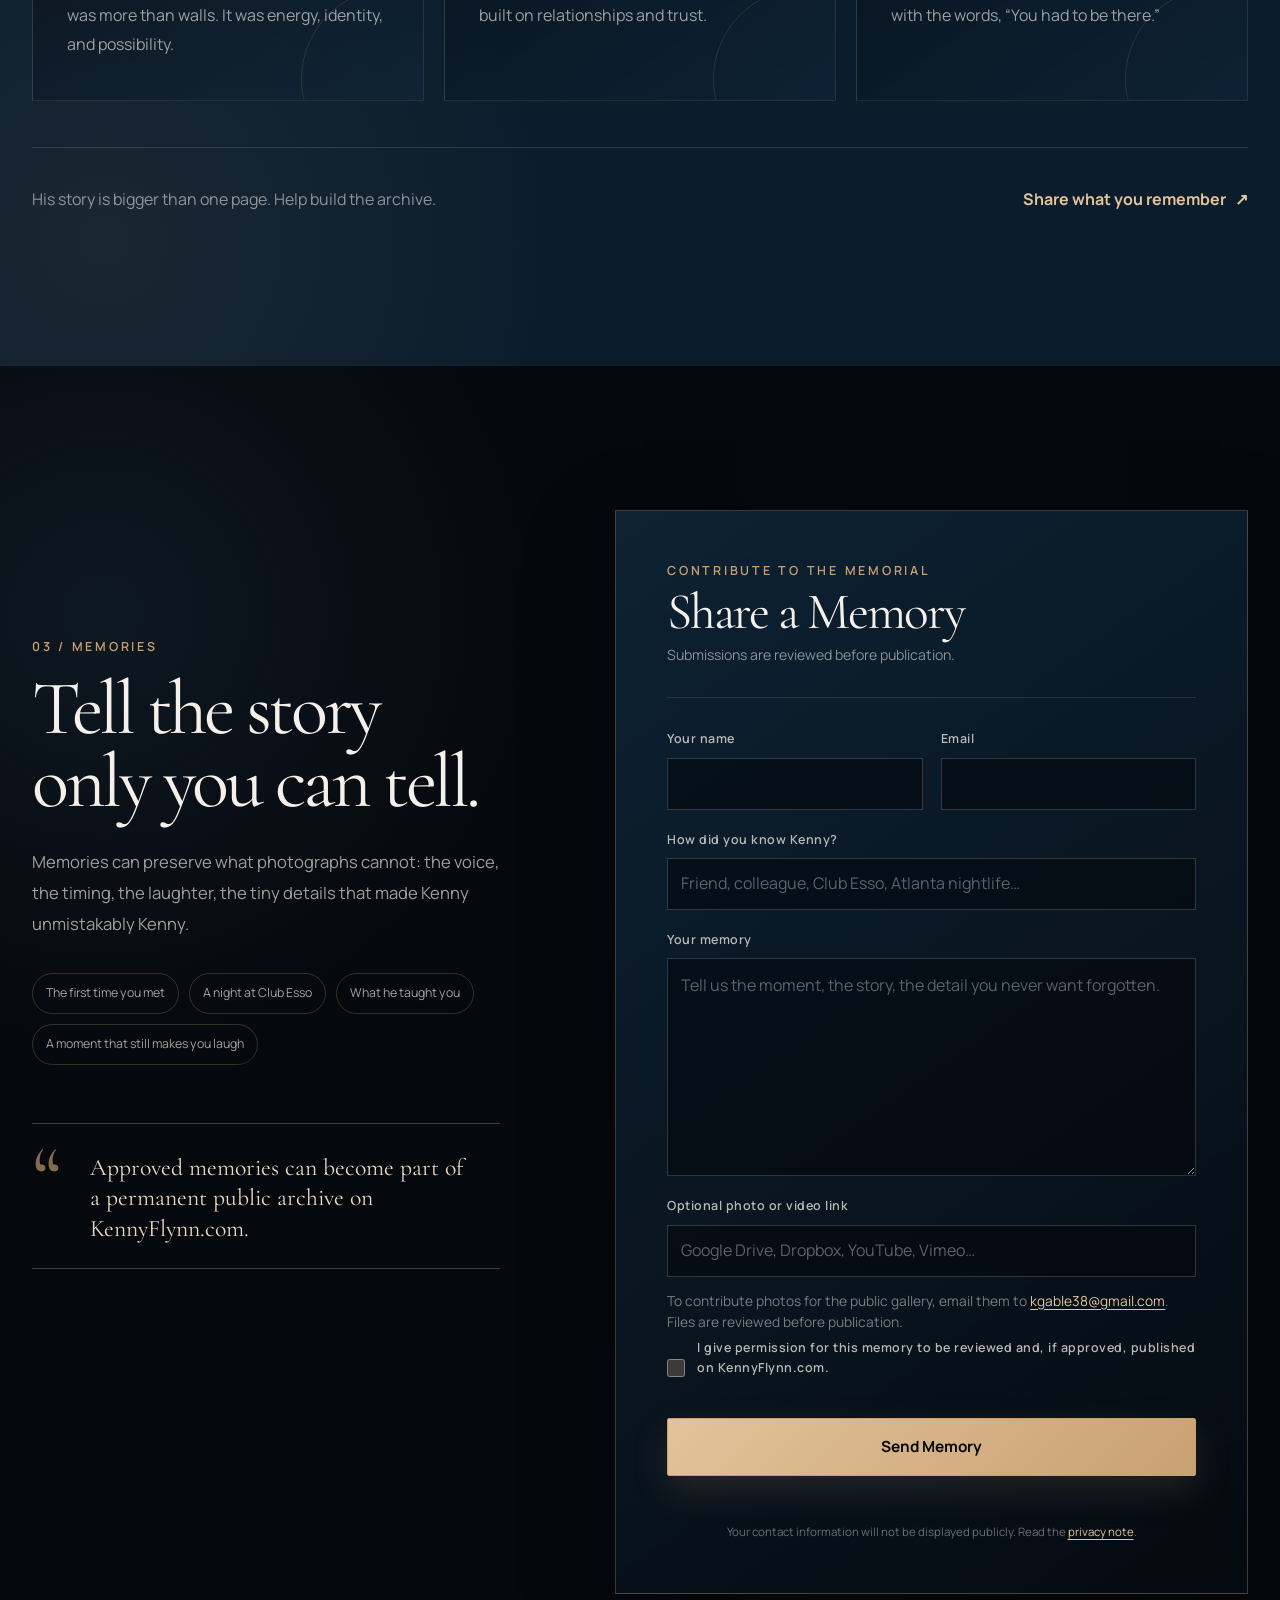
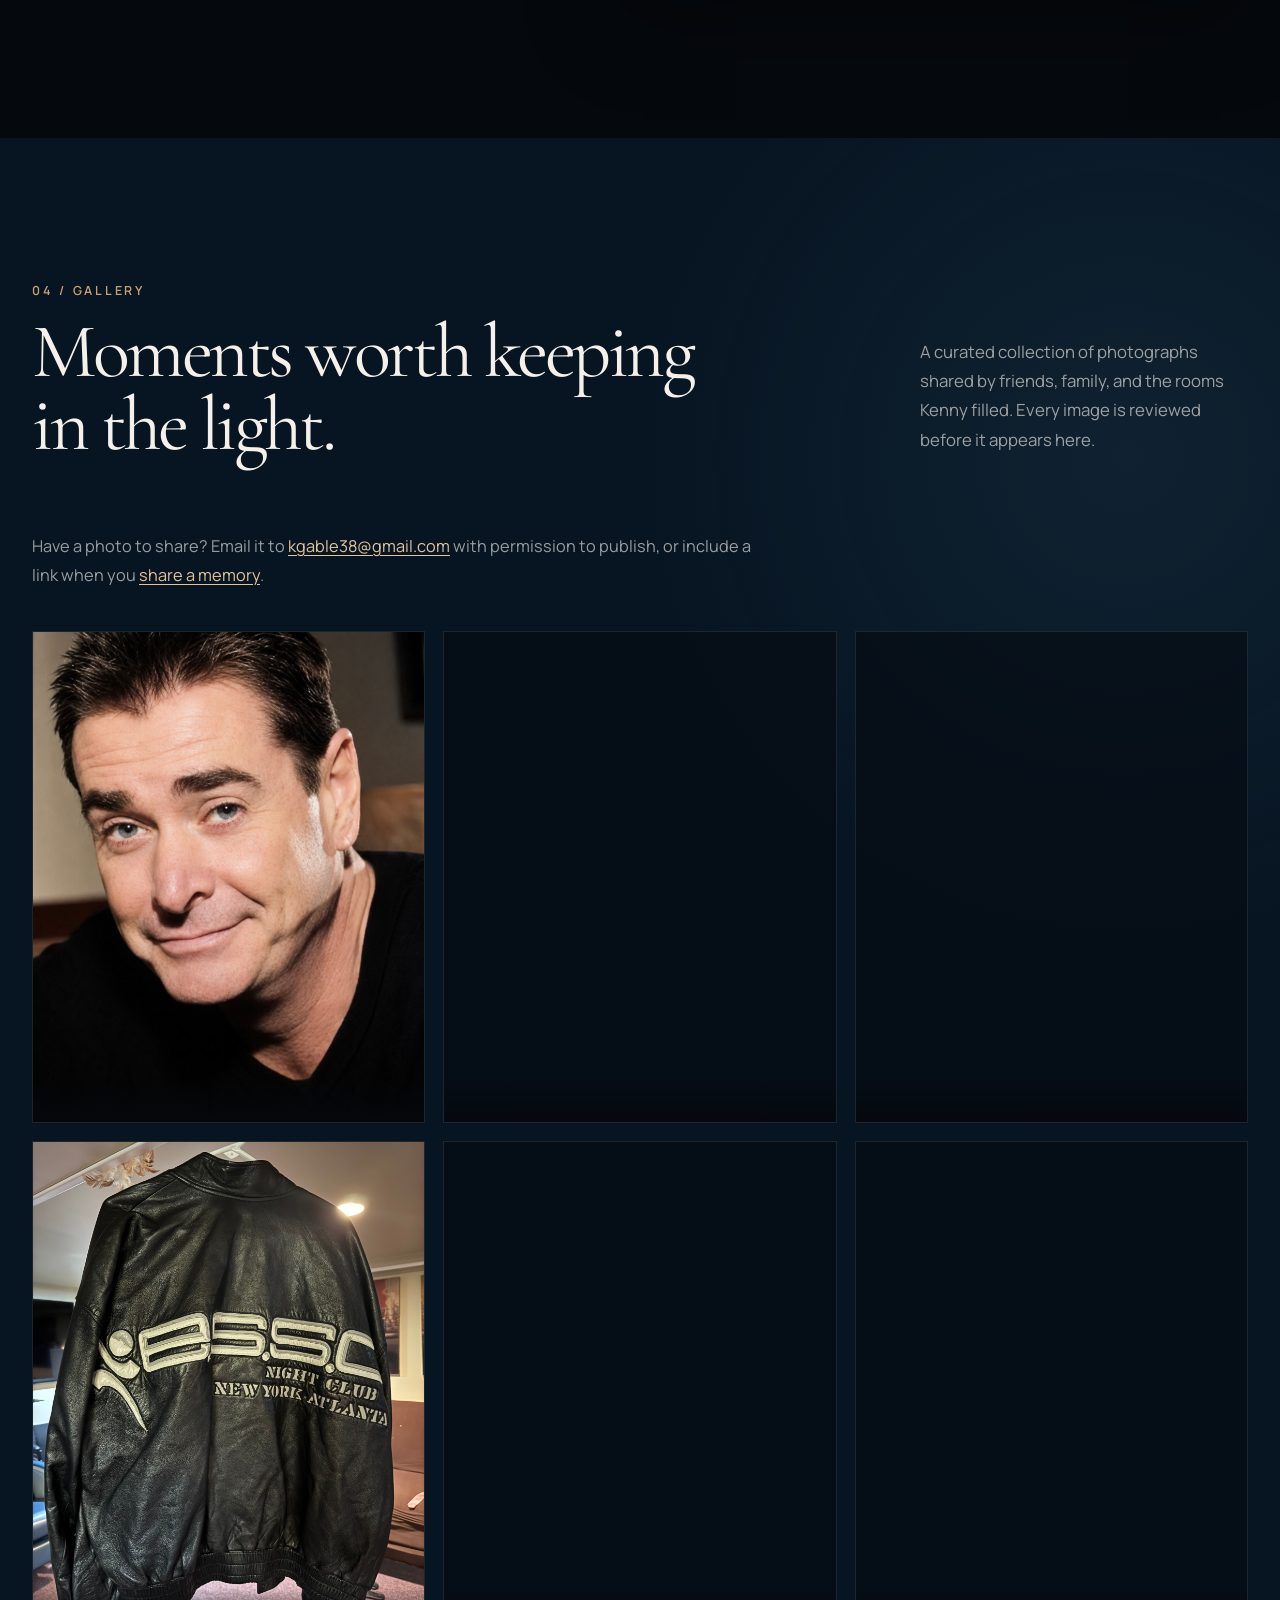
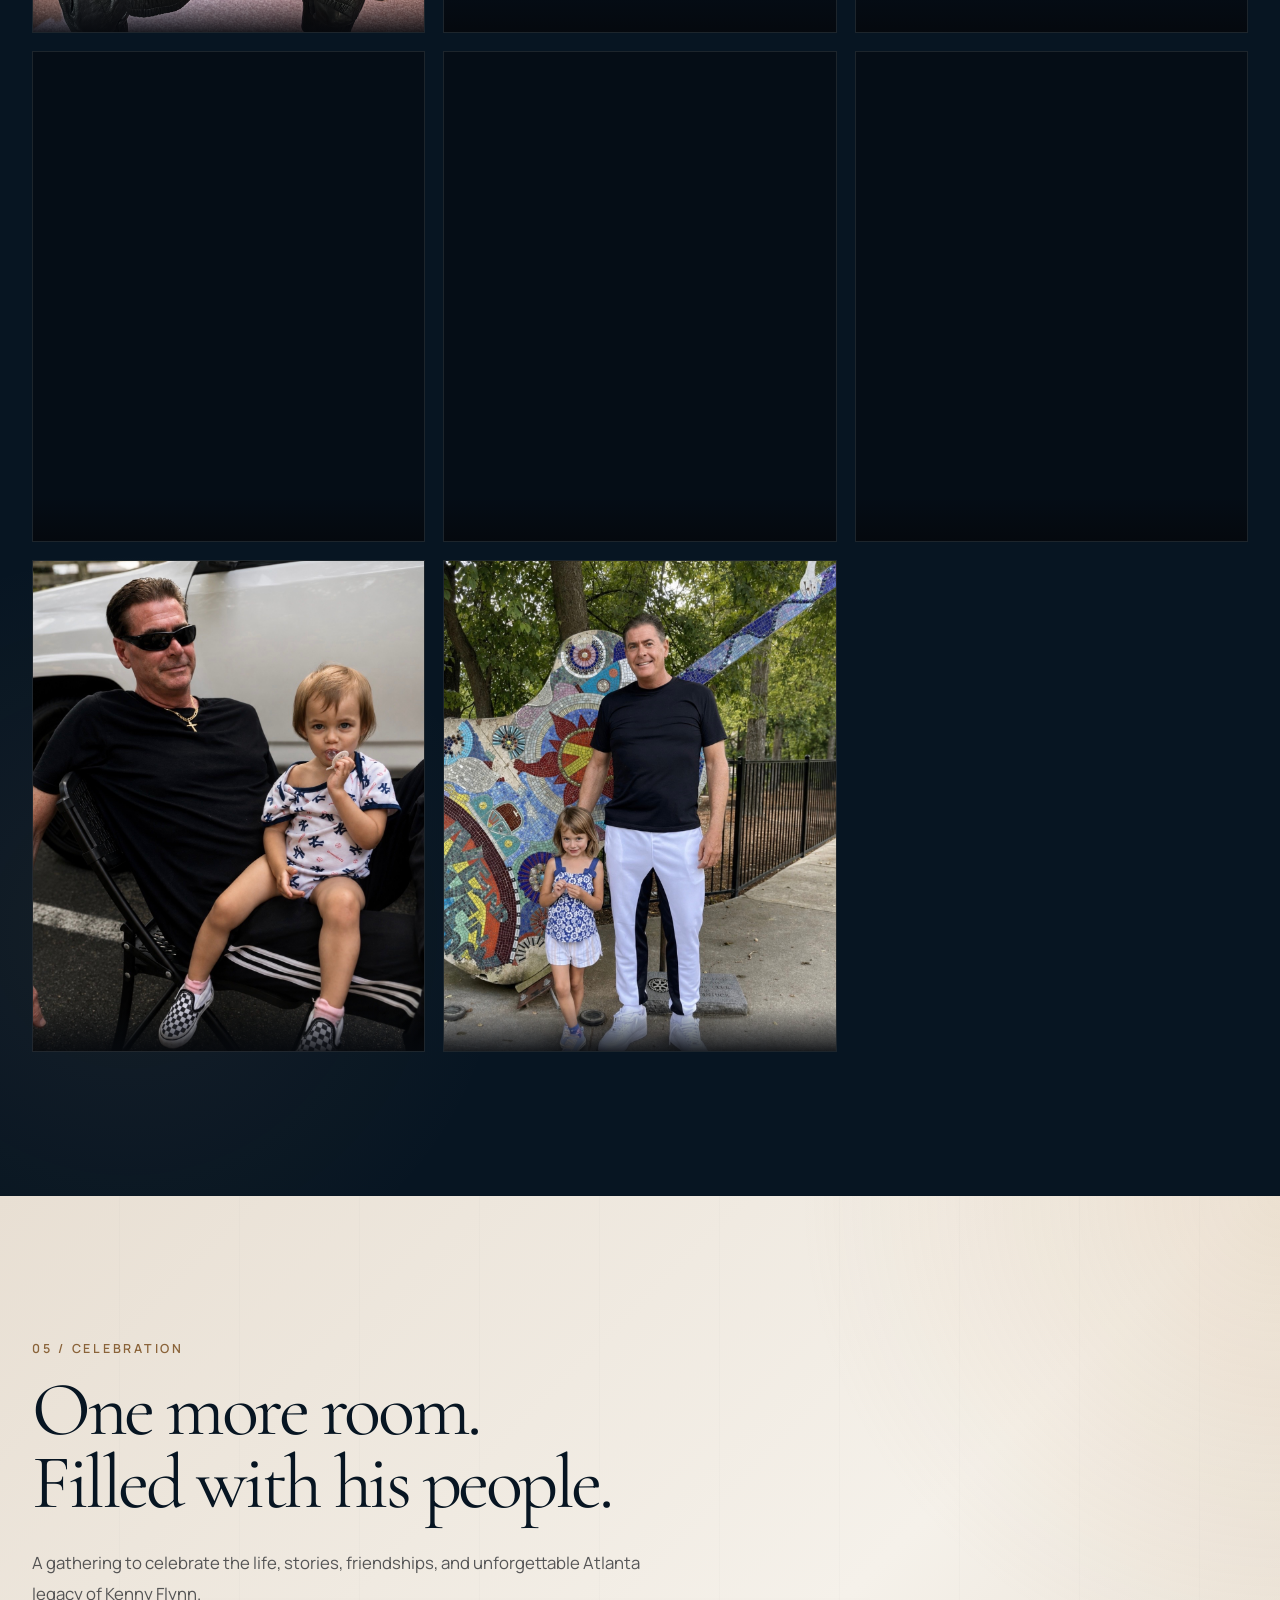
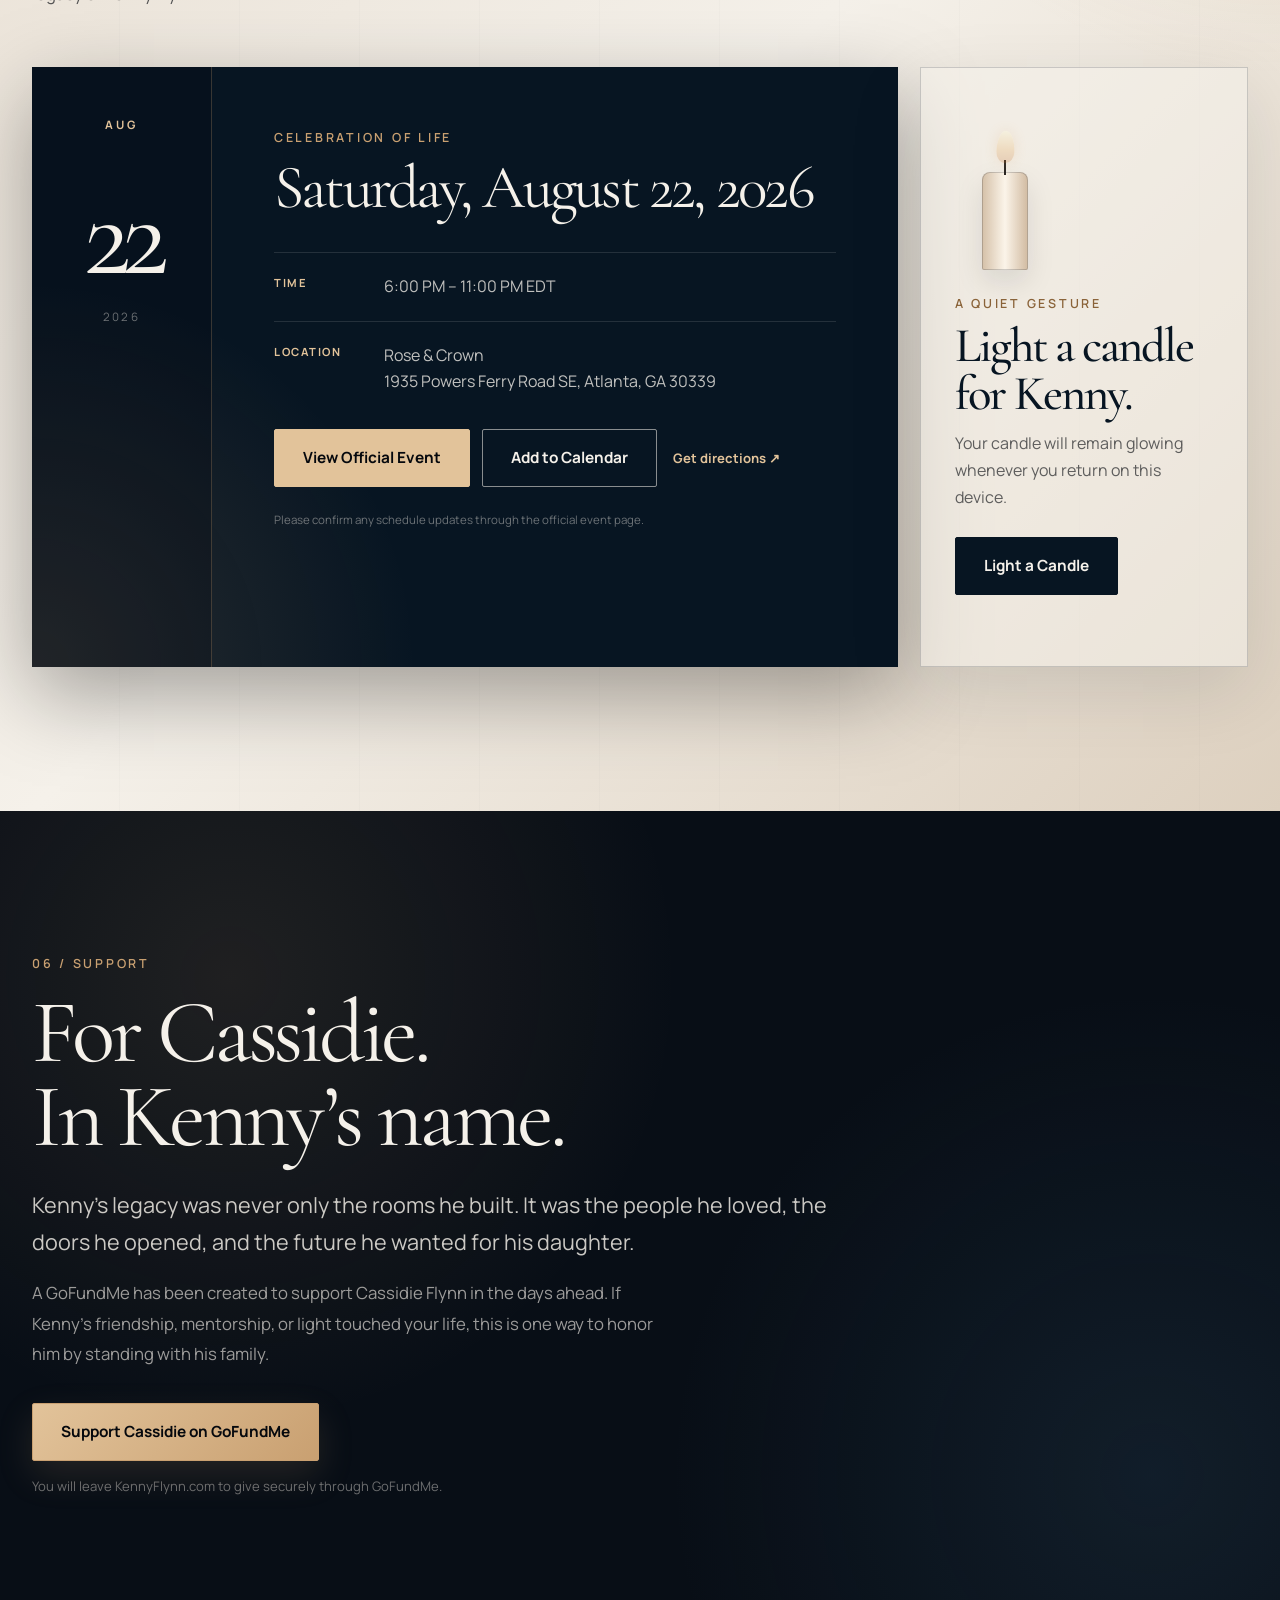
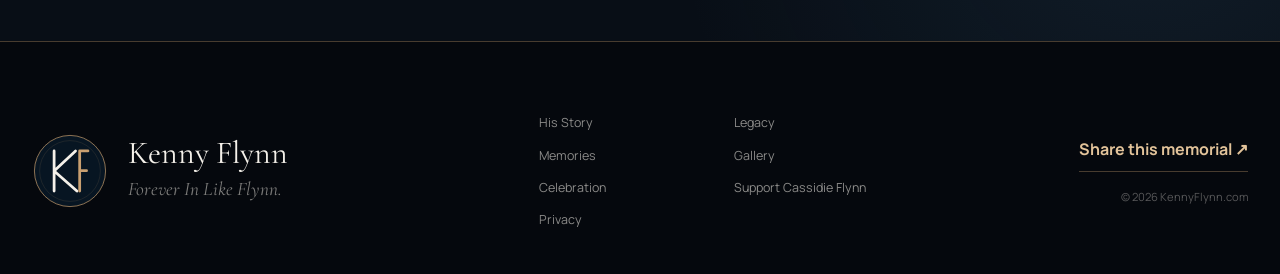
==== commit 33b86a1e: "Add a cropped YouTube player under the hero actions. Co-authored-by: Cursor <cursoragent@cursor.com>" ====
--- a/index.html
+++ b/index.html
@@ -88,6 +88,15 @@
             <a class="button button-secondary" href="#memories" data-focus-memory>Share a Memory</a>
           </div>
 
+          <div class="hero-player" aria-label="Send Me An Angel by Real Life">
+            <iframe
+              src="https://www.youtube.com/embed/0R6WIbx8ysE?controls=1&rel=0"
+              title="Real Life - Send Me An Angel '89"
+              allow="accelerometer; autoplay; clipboard-write; encrypted-media; gyroscope; picture-in-picture"
+              allowfullscreen
+            ></iframe>
+          </div>
+
           <a class="hero-event-teaser" href="#celebration" aria-label="View celebration of life details">
             <span class="hero-event-label">Celebration of Life</span>
             <span class="hero-event-date" data-event-date-short>Aug 22</span>
--- a/styles.css
+++ b/styles.css
@@ -412,6 +412,24 @@
   margin-top: 38px;
 }
 
+.hero-player {
+  position: relative;
+  width: 100%;
+  max-width: 400px;
+  height: 50px;
+  margin-top: 22px;
+  overflow: hidden;
+}
+
+.hero-player iframe {
+  position: absolute;
+  top: -90px;
+  left: 0;
+  width: 400px;
+  height: 225px;
+  border: 0;
+}
+
 .button {
   position: relative;
   display: inline-flex;
@@ -2068,6 +2086,10 @@
     width: 100%;
   }
 
+  .hero-player {
+    max-width: 100%;
+  }
+
   .hero-event-teaser {
     margin-top: 25px;
     gap: 9px;
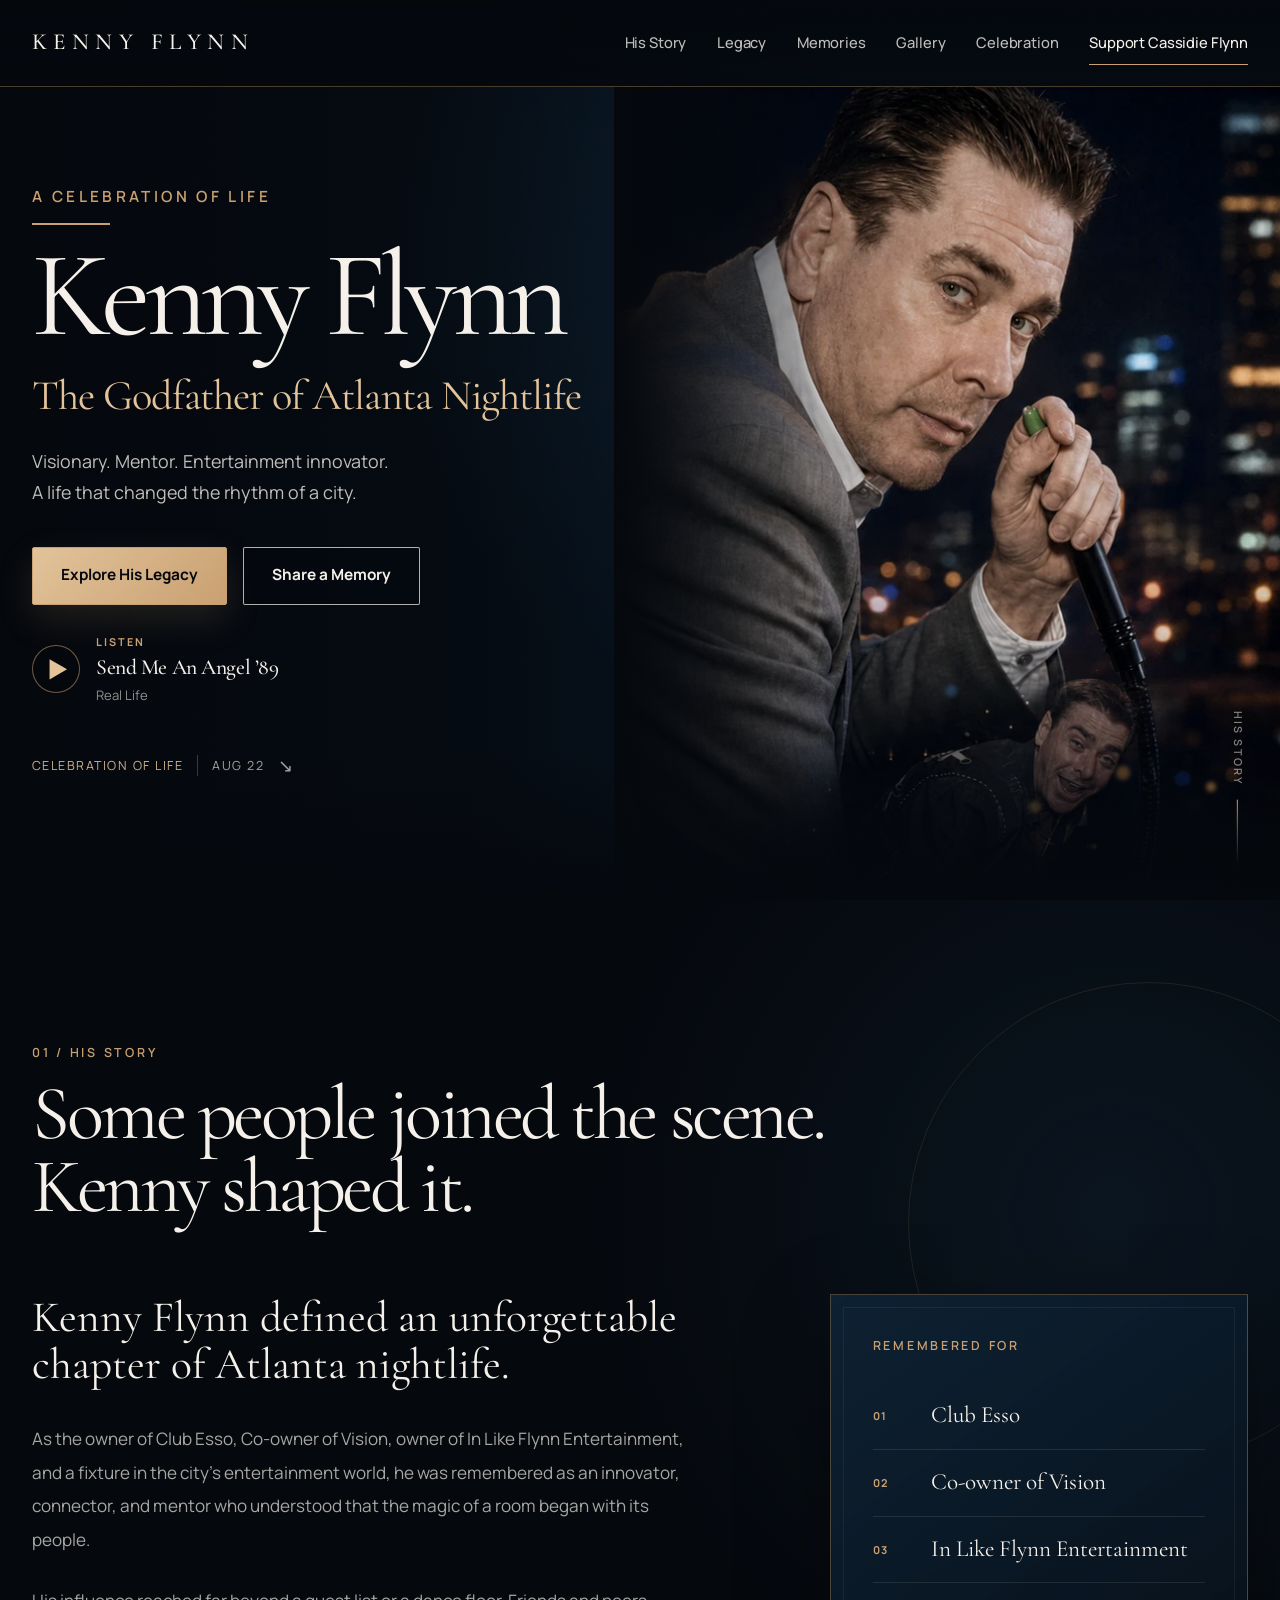
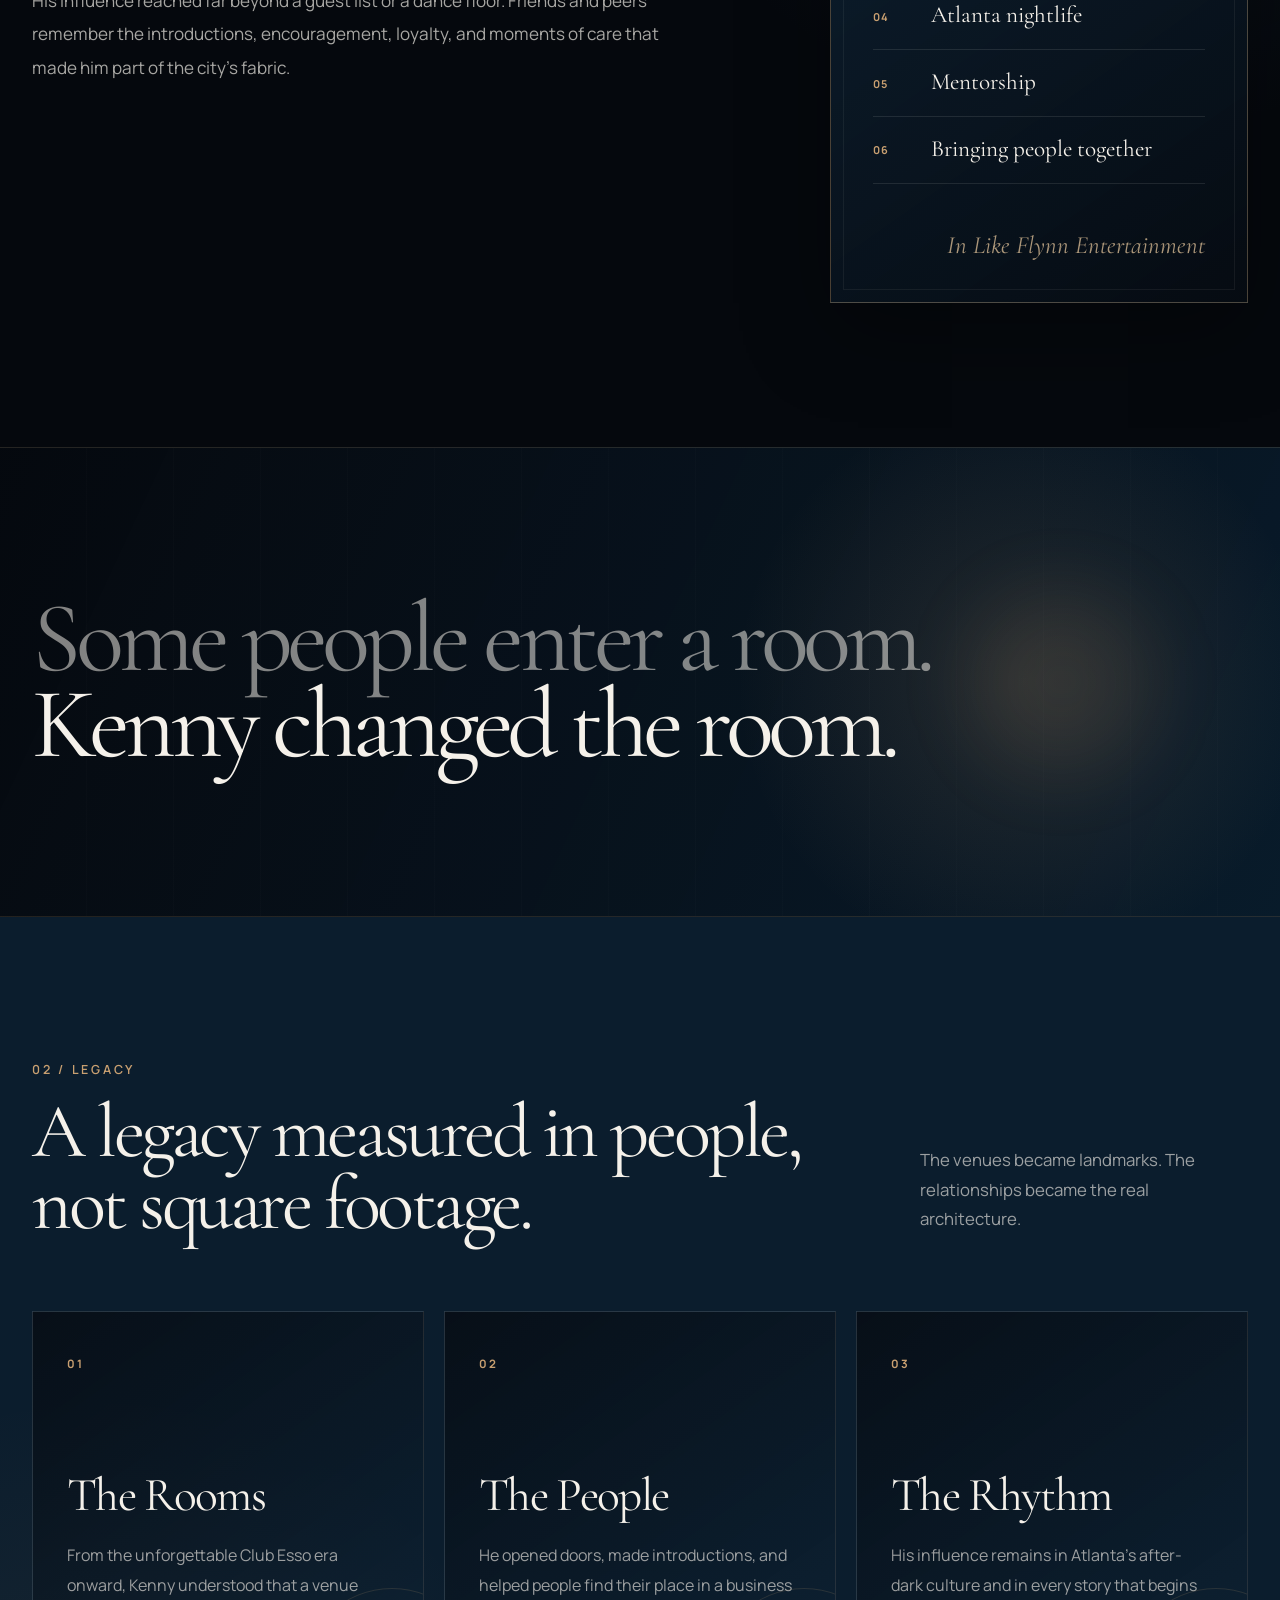
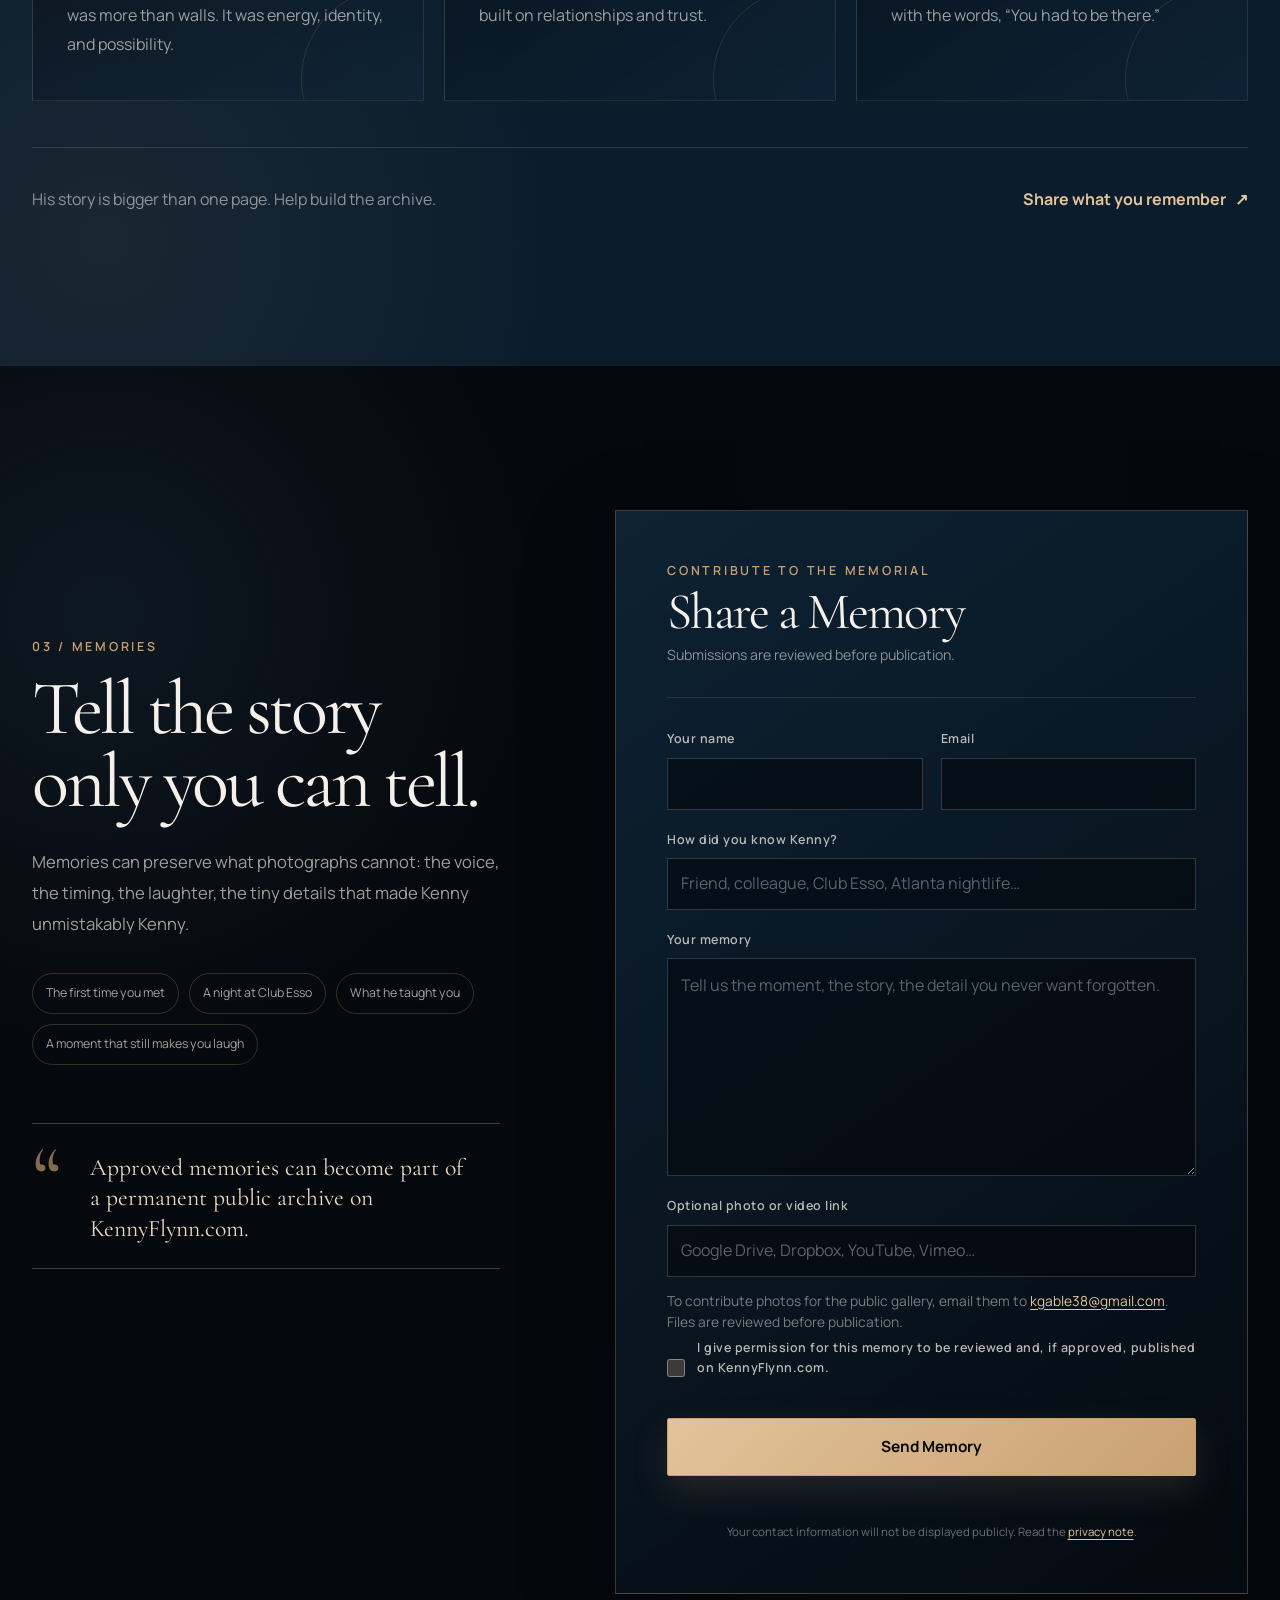
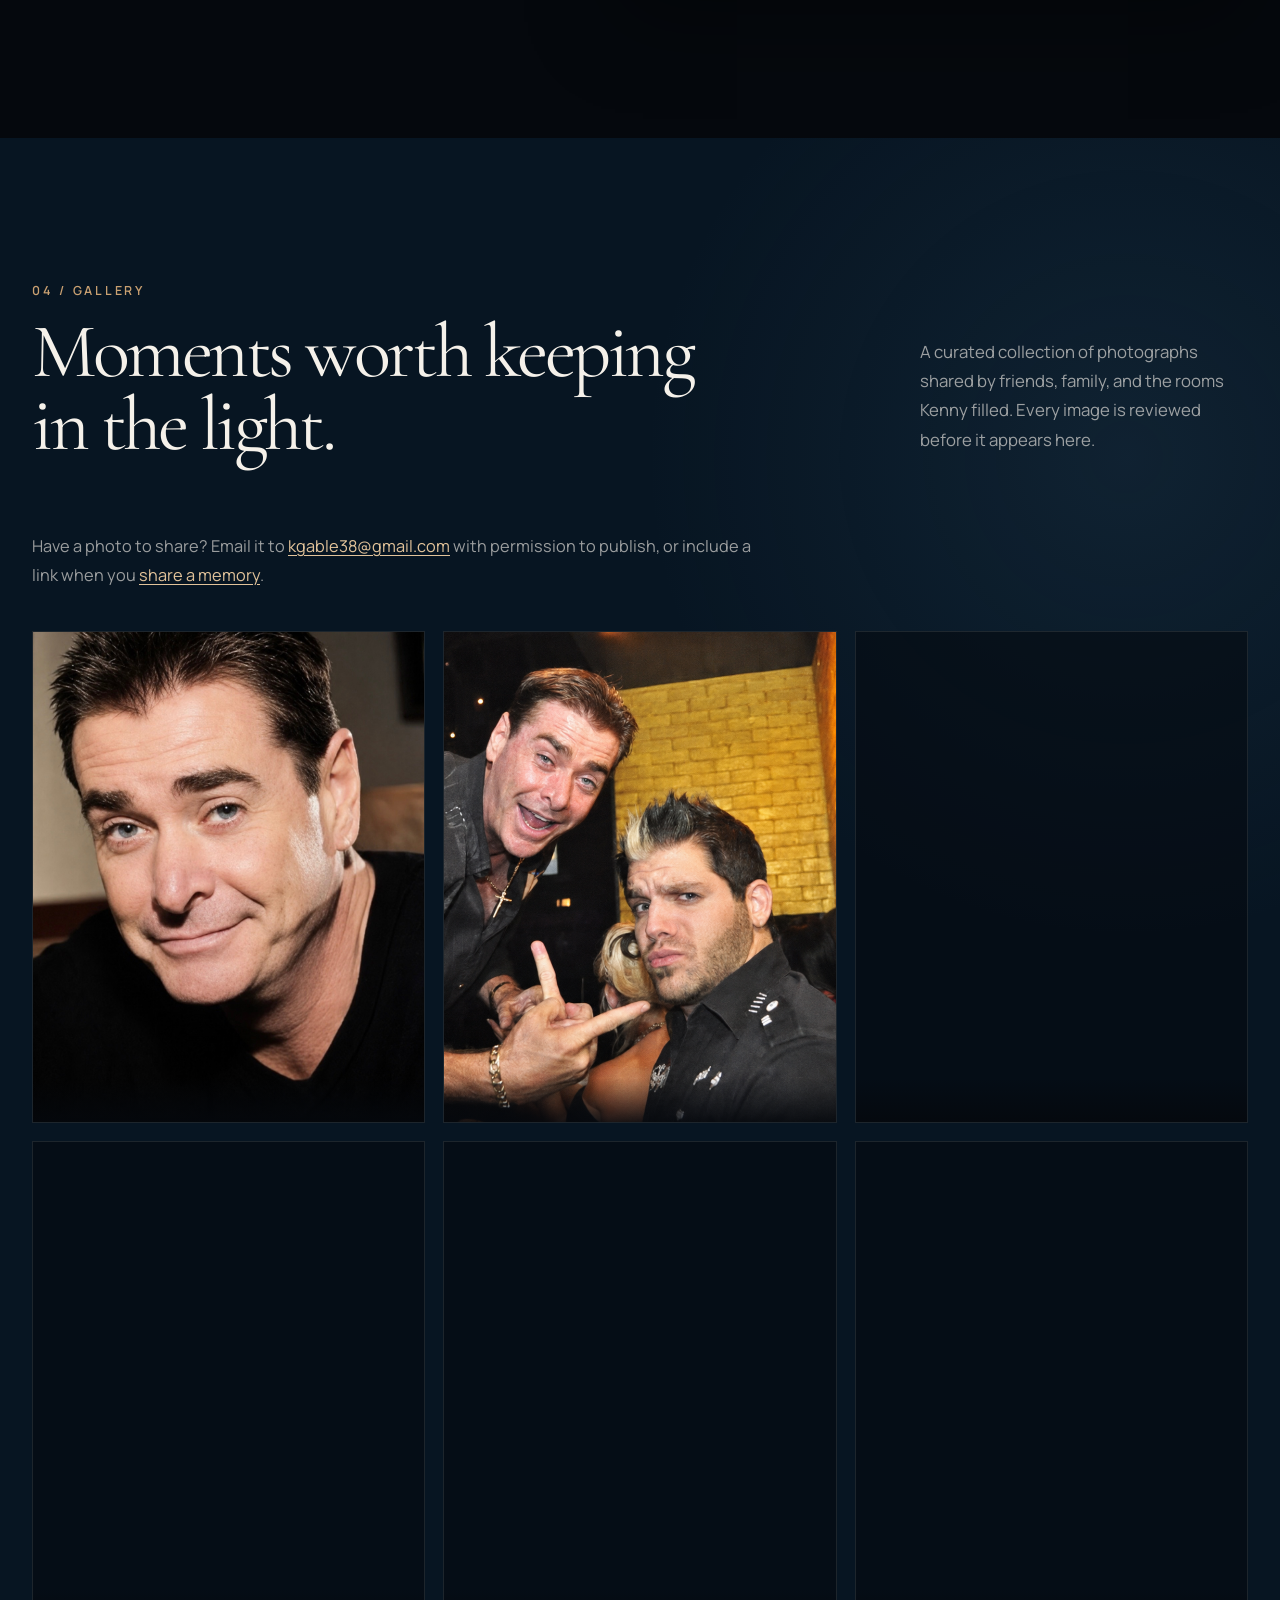
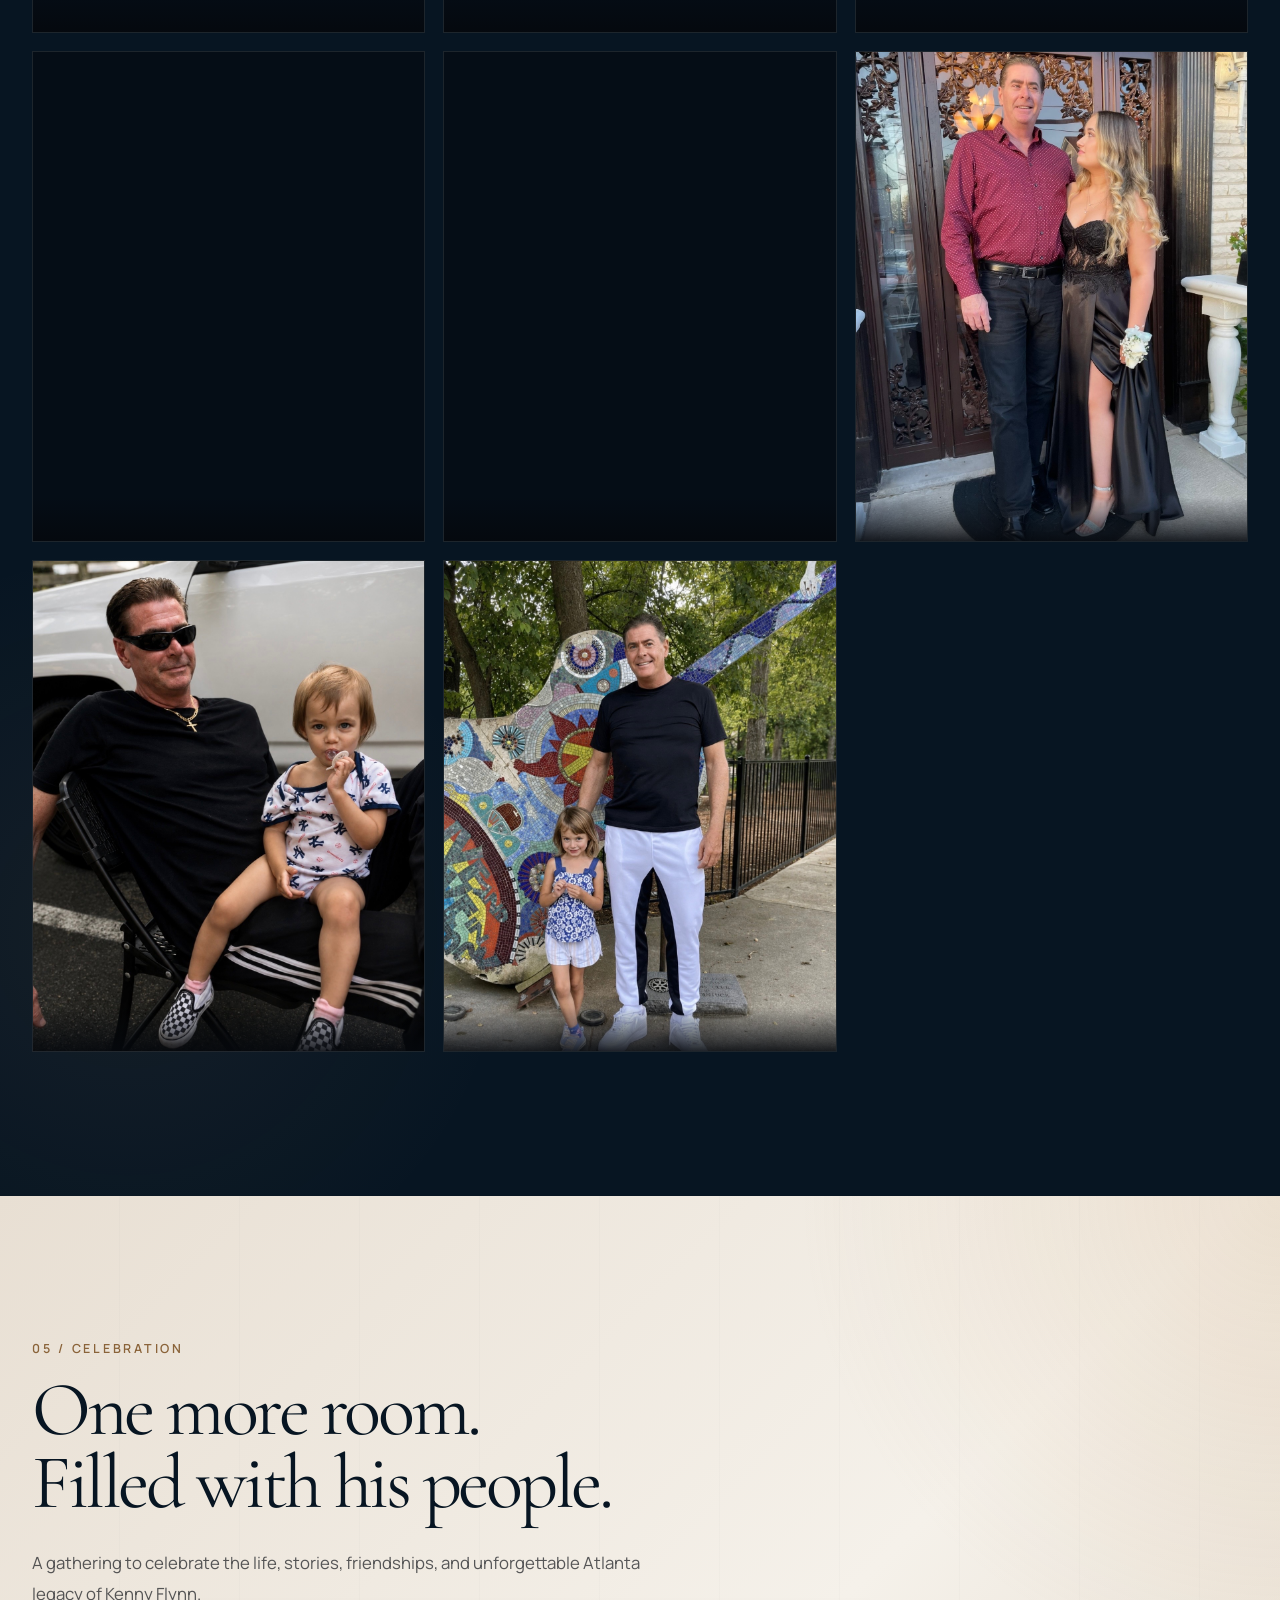
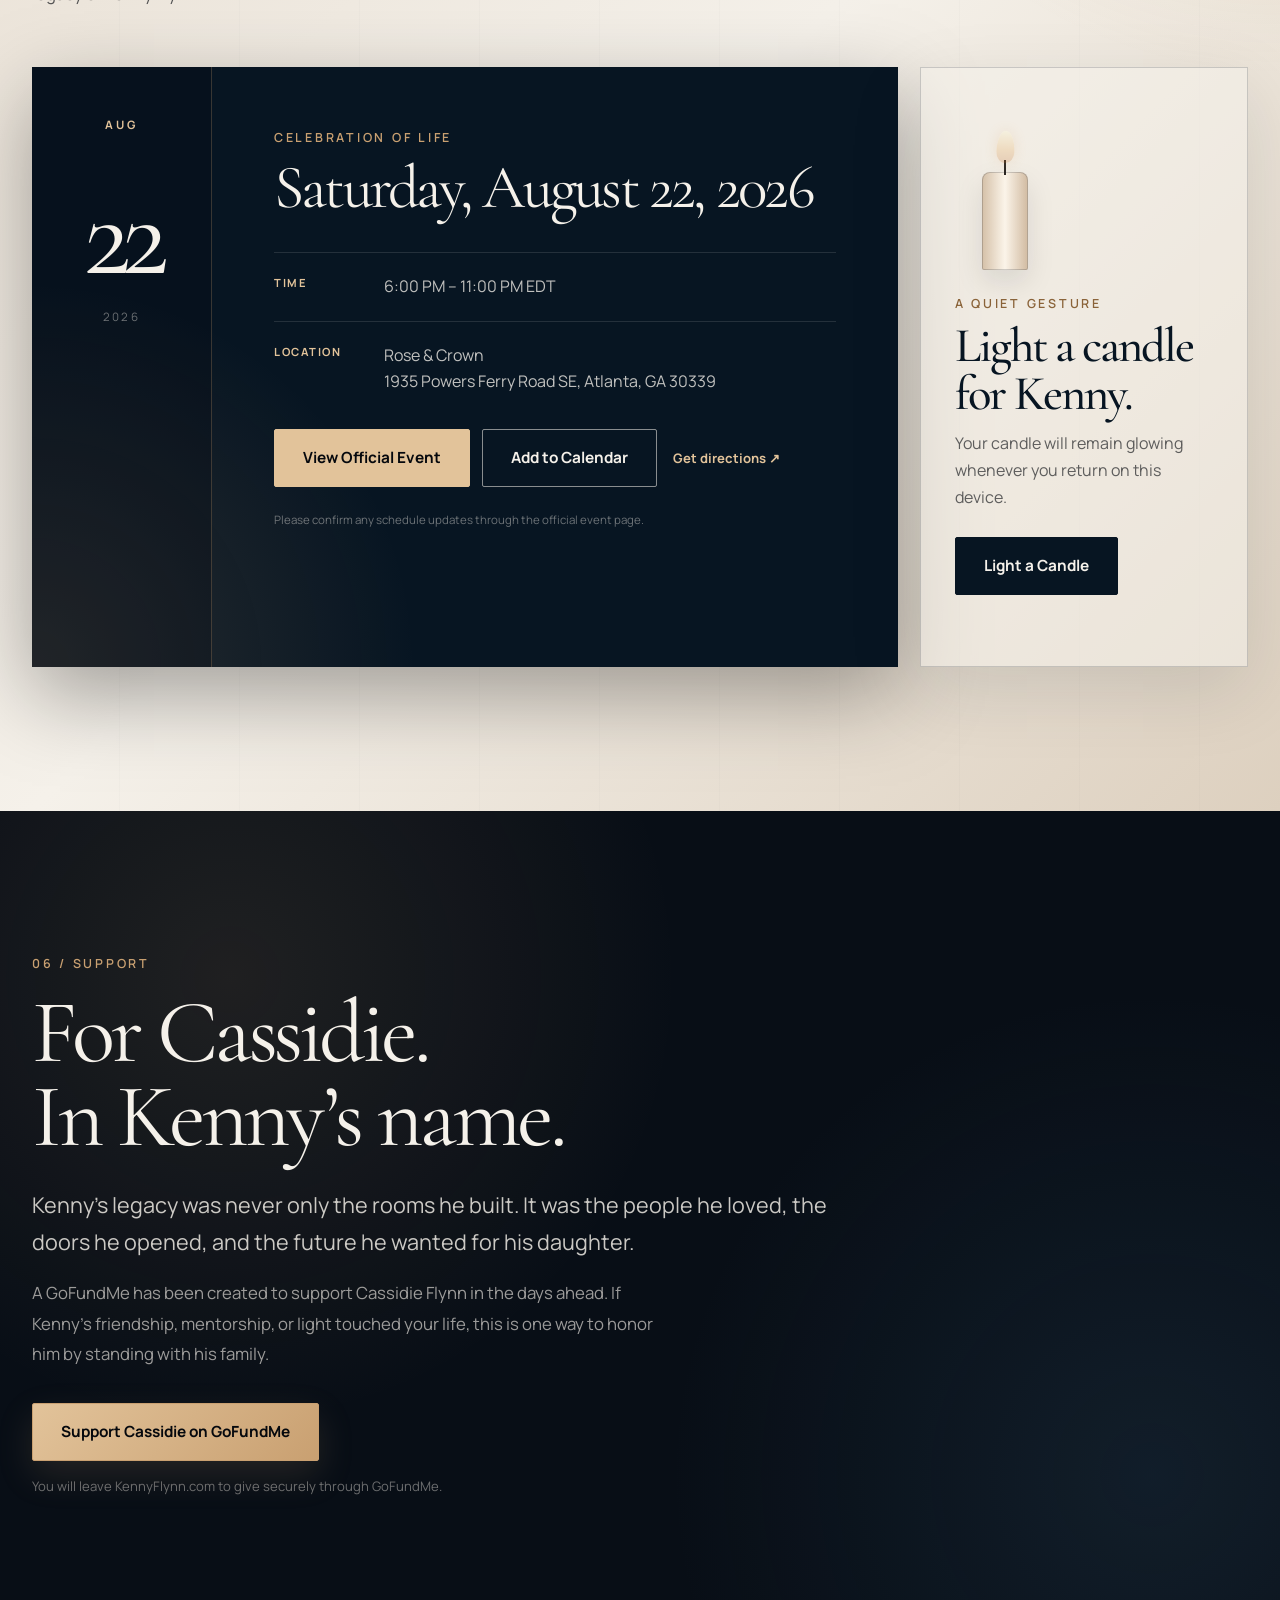
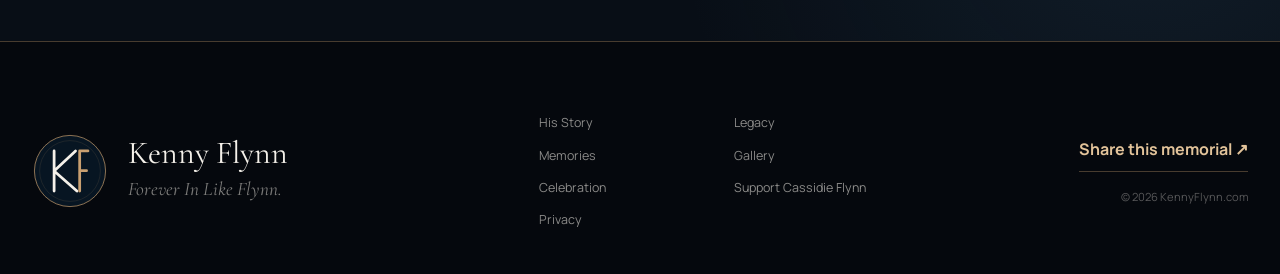
==== commit f66272b4: "Replace the cropped YouTube clip with a title and play control. Co-authored-by: Cursor <cursoragent@" ====
--- a/index.html
+++ b/index.html
@@ -88,13 +88,16 @@
             <a class="button button-secondary" href="#memories" data-focus-memory>Share a Memory</a>
           </div>
 
-          <div class="hero-player" aria-label="Send Me An Angel by Real Life">
-            <iframe
-              src="https://www.youtube.com/embed/0R6WIbx8ysE?controls=1&rel=0"
-              title="Real Life - Send Me An Angel '89"
-              allow="accelerometer; autoplay; clipboard-write; encrypted-media; gyroscope; picture-in-picture"
-              allowfullscreen
-            ></iframe>
+          <div class="hero-audio" id="hero-audio">
+            <button class="hero-audio-toggle" id="hero-audio-toggle" type="button" aria-pressed="false" aria-label="Play Send Me An Angel ’89">
+              <span class="hero-audio-icon" aria-hidden="true"></span>
+            </button>
+            <div class="hero-audio-copy">
+              <p class="hero-audio-kicker">Listen</p>
+              <p class="hero-audio-title" data-audio-title>Send Me An Angel ’89</p>
+              <p class="hero-audio-artist" data-audio-artist>Real Life</p>
+            </div>
+            <div class="hero-audio-engine" id="hero-audio-engine" aria-hidden="true"></div>
           </div>
 
           <a class="hero-event-teaser" href="#celebration" aria-label="View celebration of life details">
--- a/styles.css
+++ b/styles.css
@@ -412,22 +412,90 @@
   margin-top: 38px;
 }
 
-.hero-player {
+.hero-audio {
   position: relative;
+  display: flex;
+  align-items: center;
+  gap: 16px;
+  width: fit-content;
+  max-width: min(100%, 420px);
+  margin-top: 28px;
+}
+
+.hero-audio-toggle {
+  flex: 0 0 auto;
+  width: 48px;
+  height: 48px;
+  padding: 0;
+  border: 1px solid rgba(201, 160, 113, 0.55);
+  border-radius: 50%;
+  background: rgba(5, 8, 13, 0.42);
+  cursor: pointer;
+  transition: border-color 180ms ease, background 180ms ease, transform 180ms var(--ease);
+}
+
+.hero-audio-toggle:hover,
+.hero-audio-toggle:focus-visible {
+  border-color: var(--sand-light);
+  background: rgba(201, 160, 113, 0.14);
+  transform: translateY(-1px);
+}
+
+.hero-audio-icon {
+  display: block;
   width: 100%;
-  max-width: 400px;
-  height: 50px;
-  margin-top: 22px;
+  height: 100%;
+  background: var(--sand-light);
+  clip-path: polygon(36% 28%, 74% 50%, 36% 72%);
+}
+
+.hero-audio-toggle.is-playing .hero-audio-icon {
+  clip-path: none;
+  width: 12px;
+  height: 14px;
+  margin: 17px auto 0;
+  background:
+    linear-gradient(var(--sand-light), var(--sand-light)) 0 0 / 4px 100% no-repeat,
+    linear-gradient(var(--sand-light), var(--sand-light)) 8px 0 / 4px 100% no-repeat;
+}
+
+.hero-audio-copy {
+  min-width: 0;
+}
+
+.hero-audio-kicker {
+  margin: 0 0 4px;
+  color: var(--sand);
+  font-size: 0.68rem;
+  font-weight: 700;
+  letter-spacing: 0.18em;
+  text-transform: uppercase;
+}
+
+.hero-audio-title {
+  margin: 0;
+  color: var(--ivory);
+  font-family: var(--font-display);
+  font-size: 1.35rem;
+  font-weight: 500;
+  letter-spacing: -0.02em;
+  line-height: 1.15;
+}
+
+.hero-audio-artist {
+  margin: 4px 0 0;
+  color: rgba(245, 241, 234, 0.58);
+  font-size: 0.82rem;
+}
+
+.hero-audio-engine {
+  position: absolute;
+  width: 1px;
+  height: 1px;
   overflow: hidden;
-}
-
-.hero-player iframe {
-  position: absolute;
-  top: -90px;
-  left: 0;
-  width: 400px;
-  height: 225px;
-  border: 0;
+  clip: rect(0 0 0 0);
+  clip-path: inset(50%);
+  white-space: nowrap;
 }
 
 .button {
@@ -460,6 +528,7 @@
 .button:focus-visible,
 .text-link:focus-visible,
 .share-button:focus-visible,
+.hero-audio-toggle:focus-visible,
 .primary-nav a:focus-visible,
 .wordmark:focus-visible,
 .event-map-link:focus-visible,
@@ -2086,7 +2155,7 @@
     width: 100%;
   }
 
-  .hero-player {
+  .hero-audio {
     max-width: 100%;
   }
 
